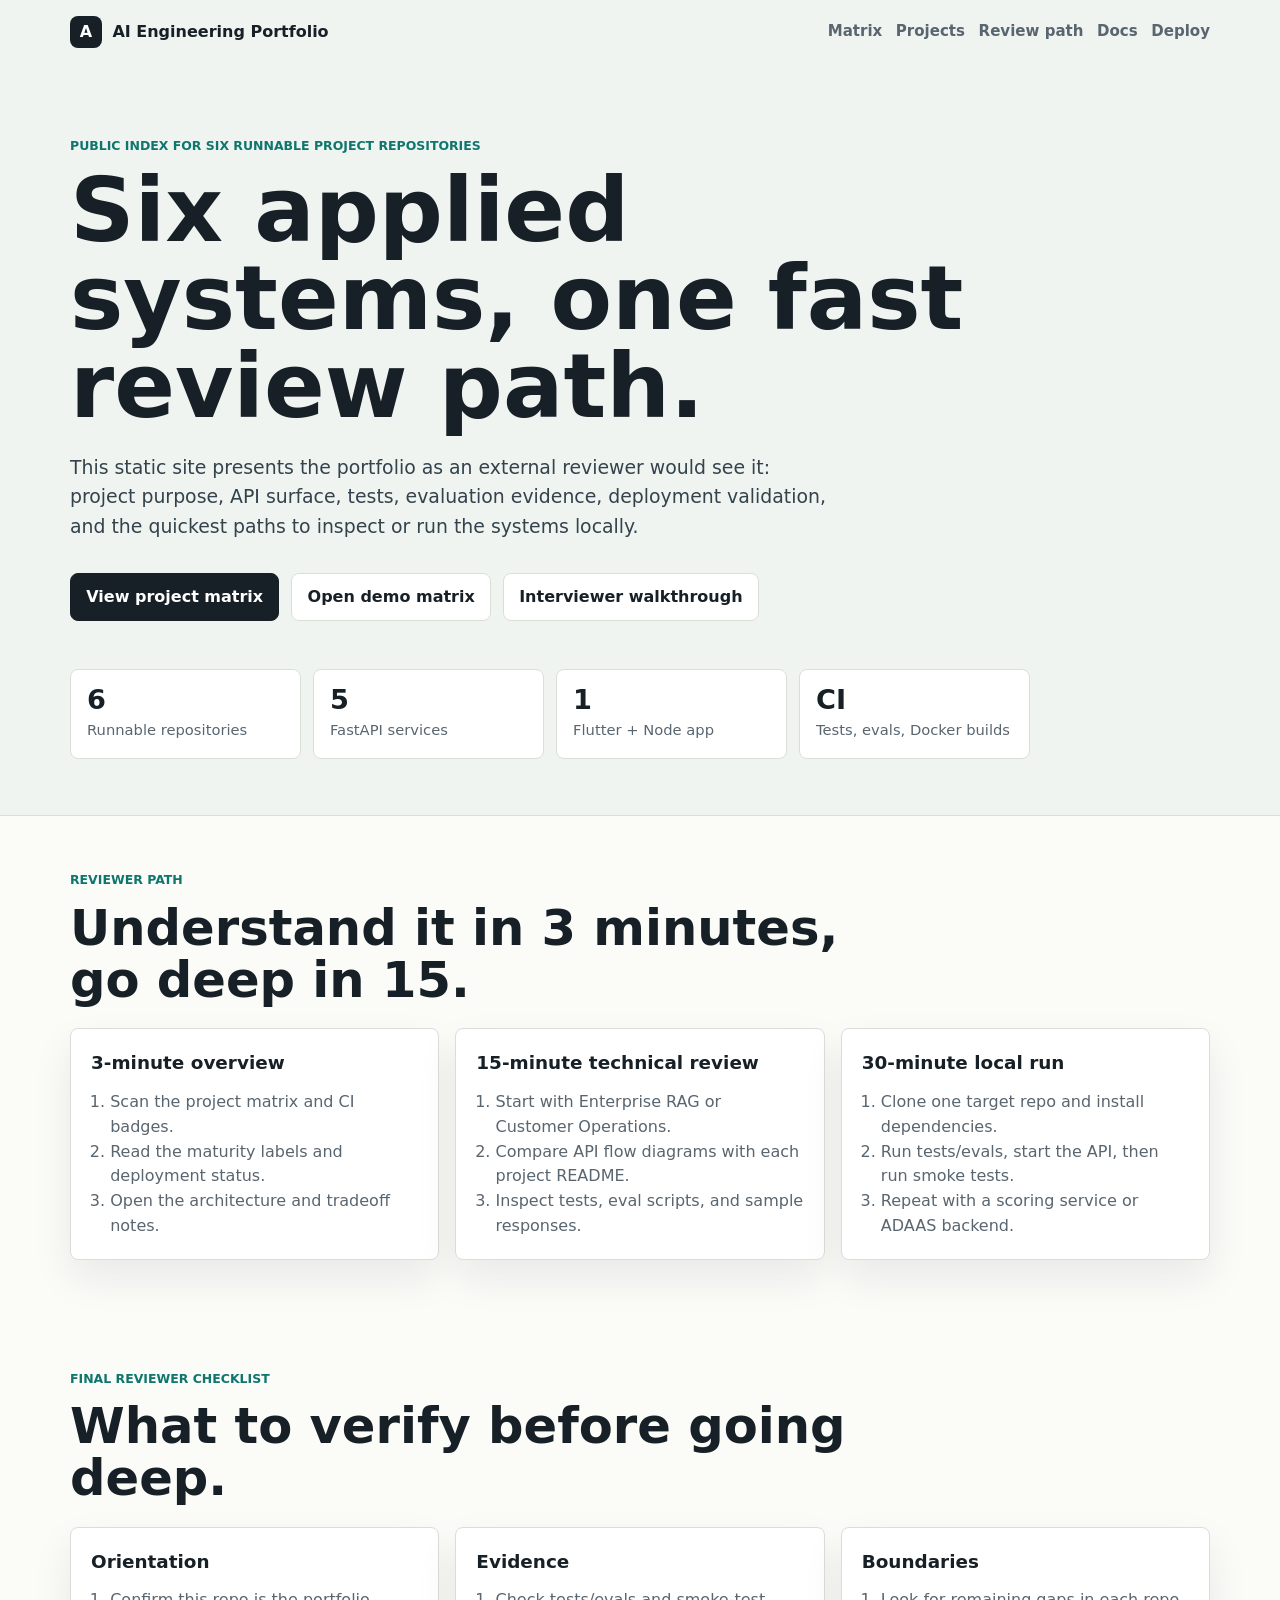
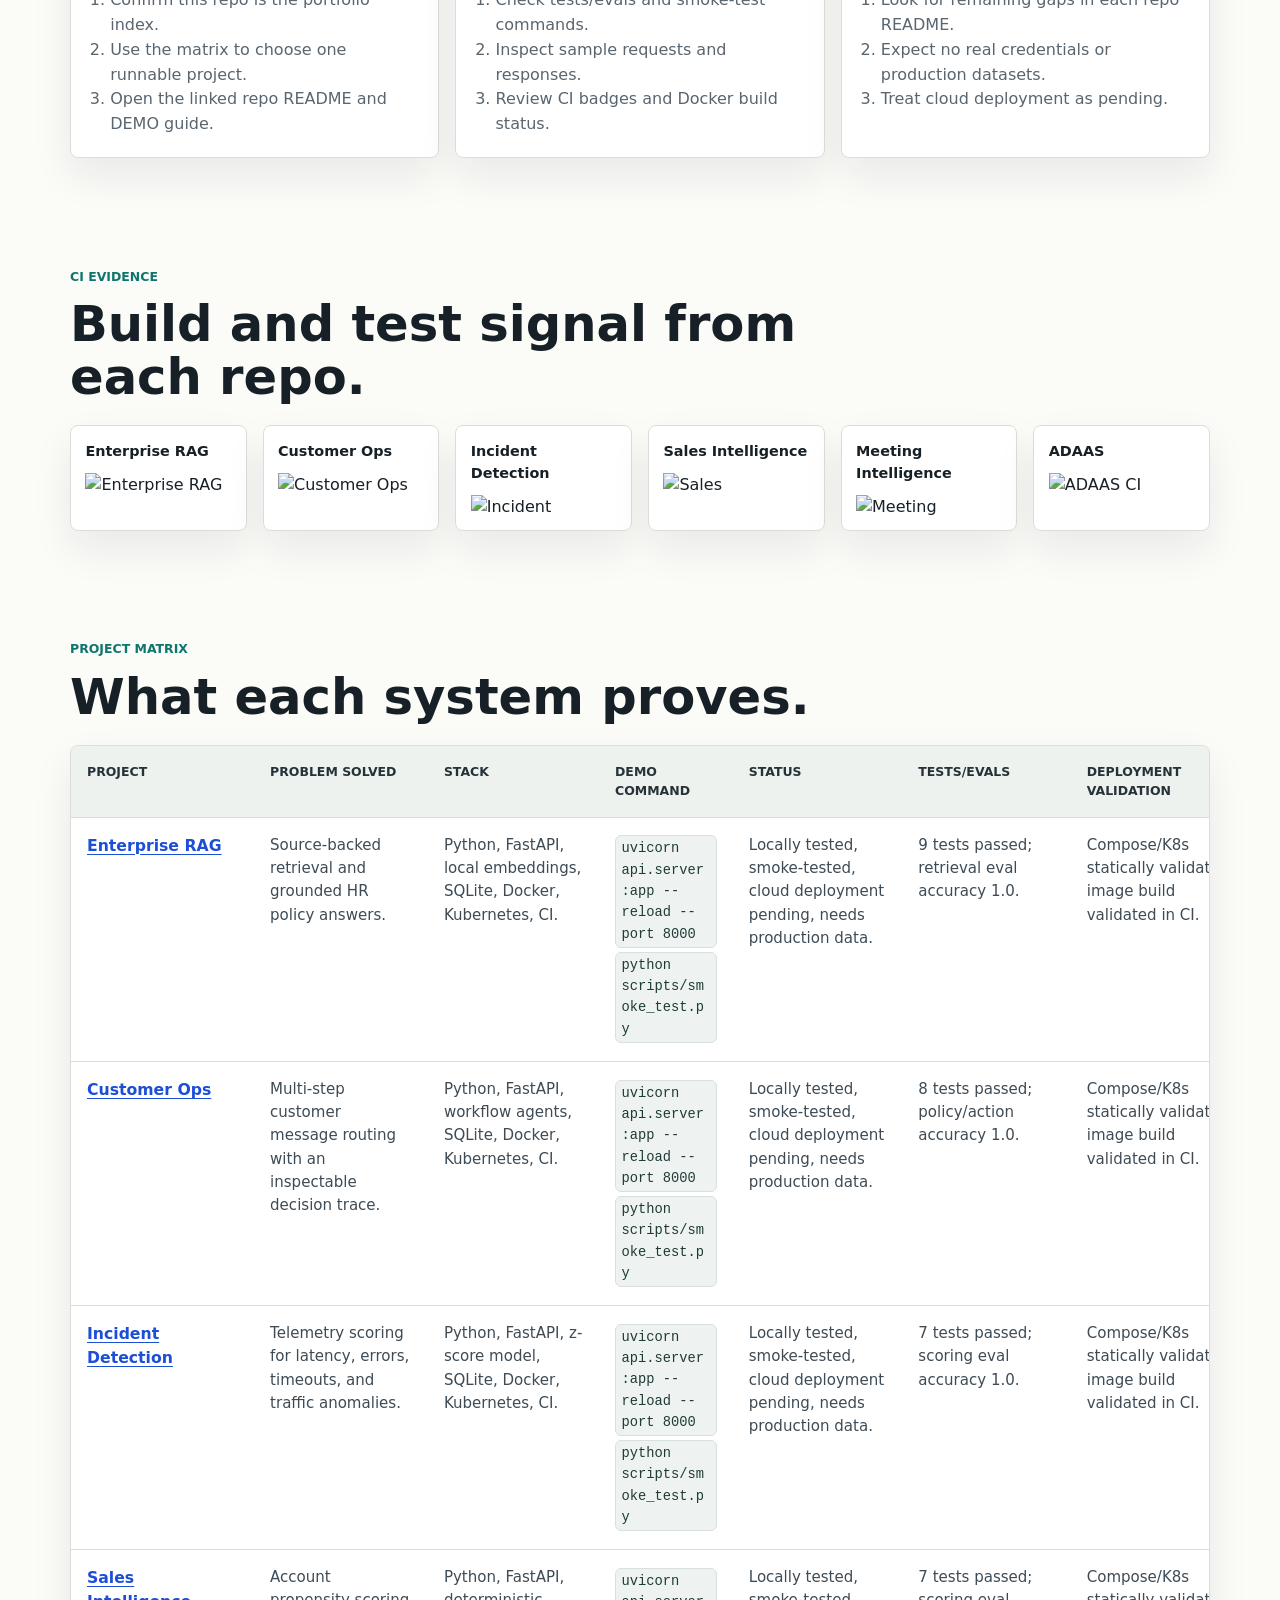
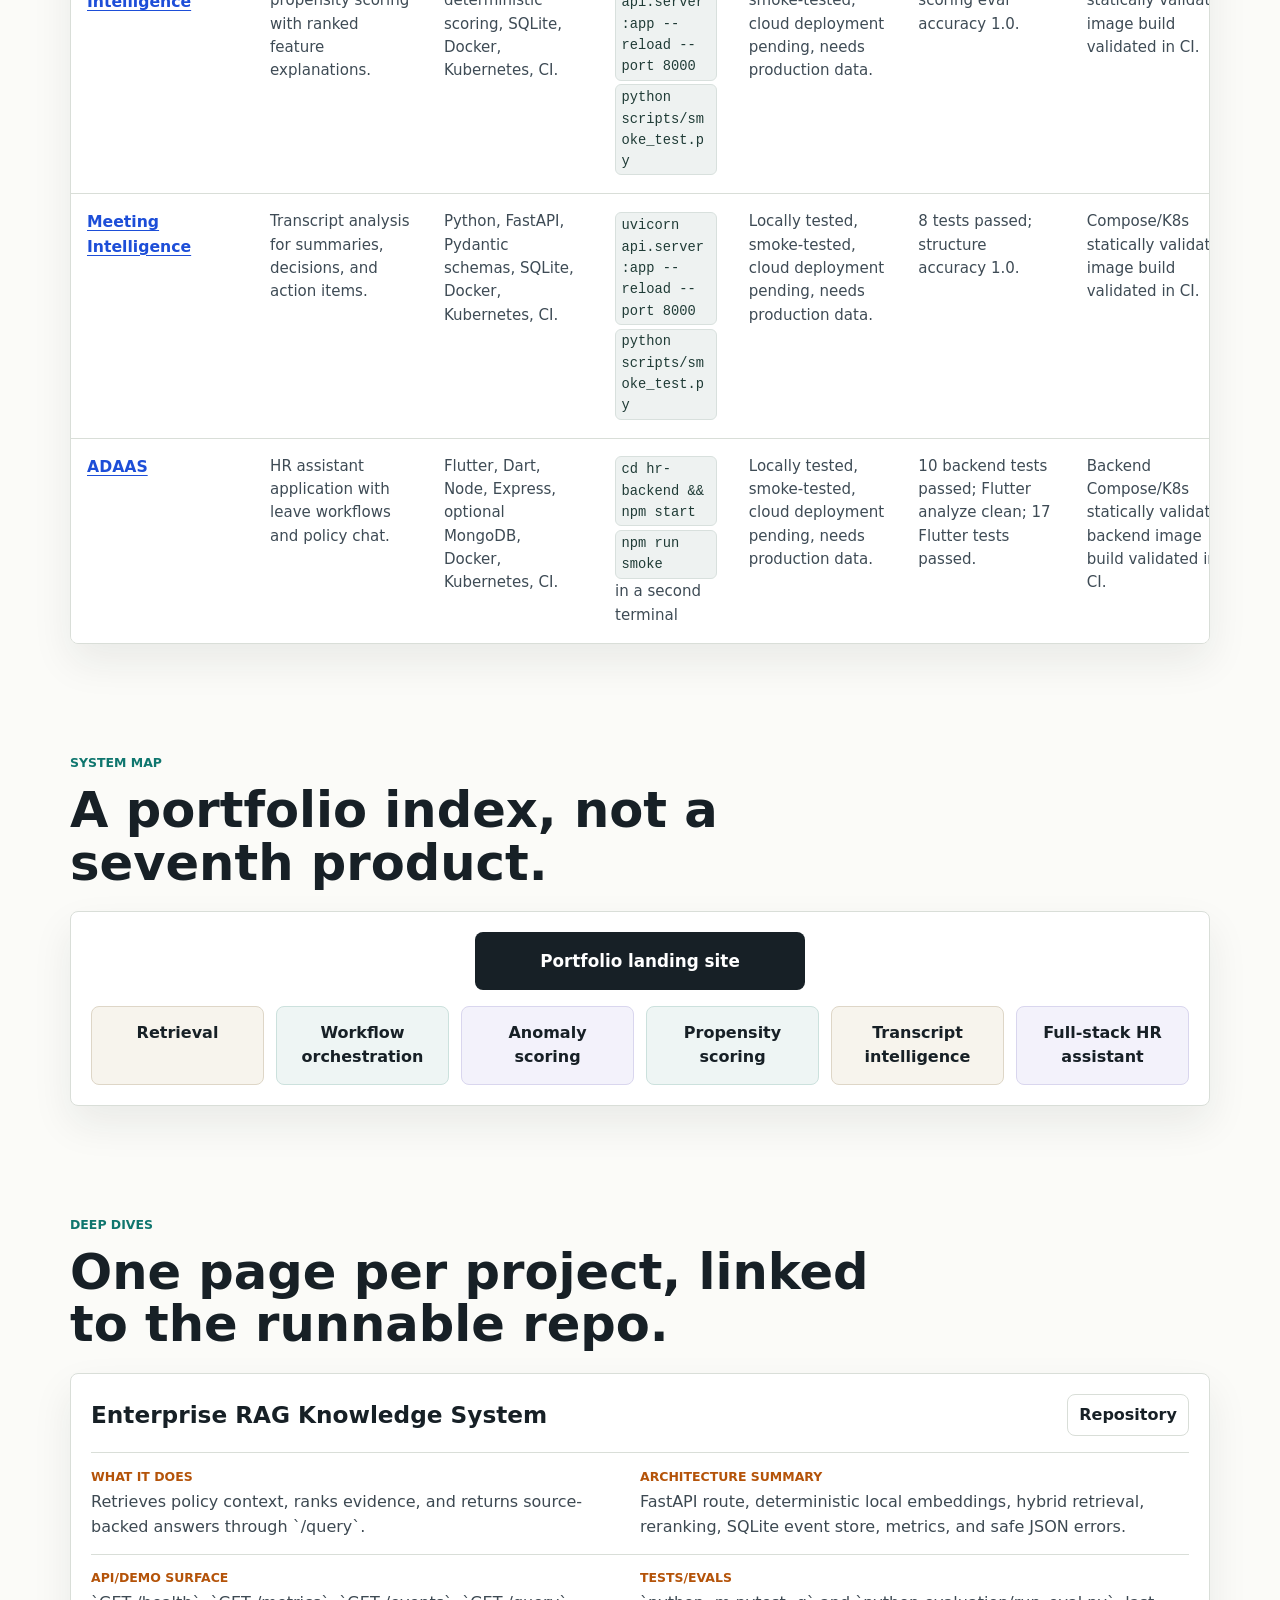
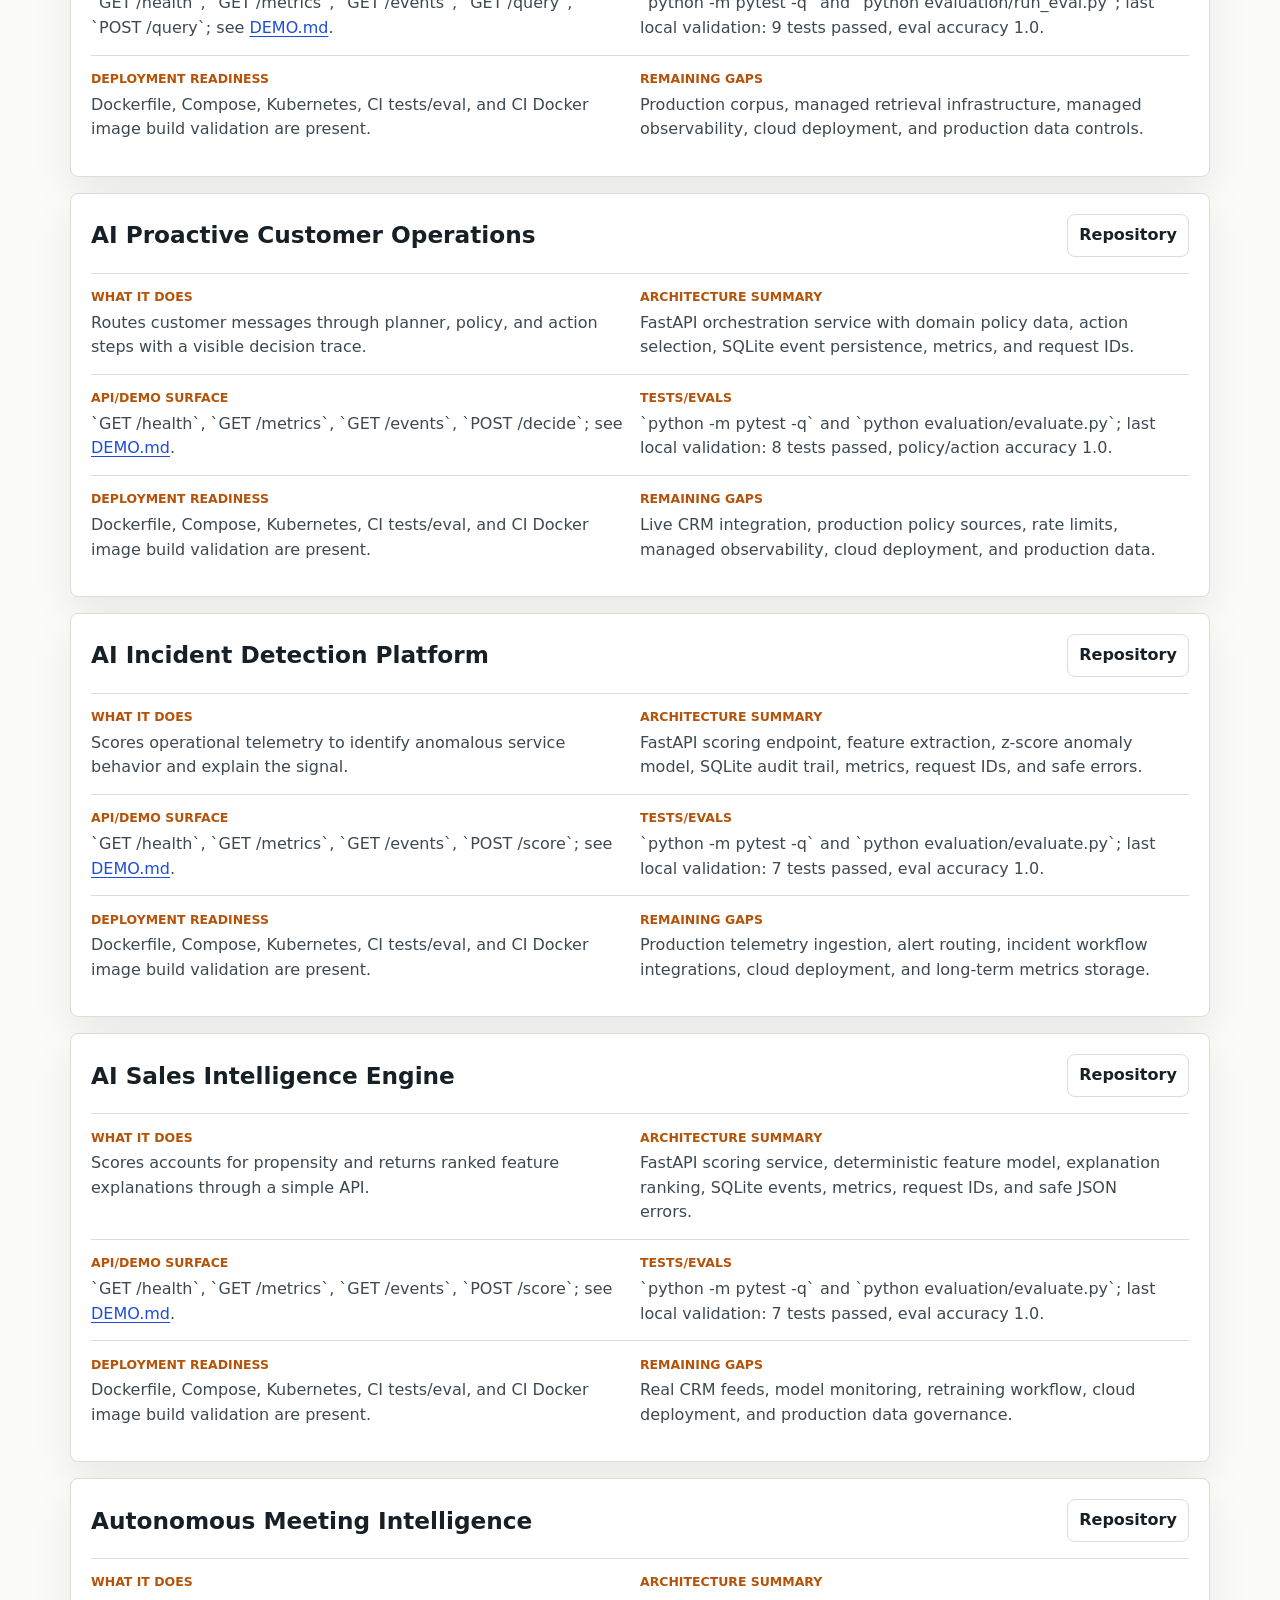
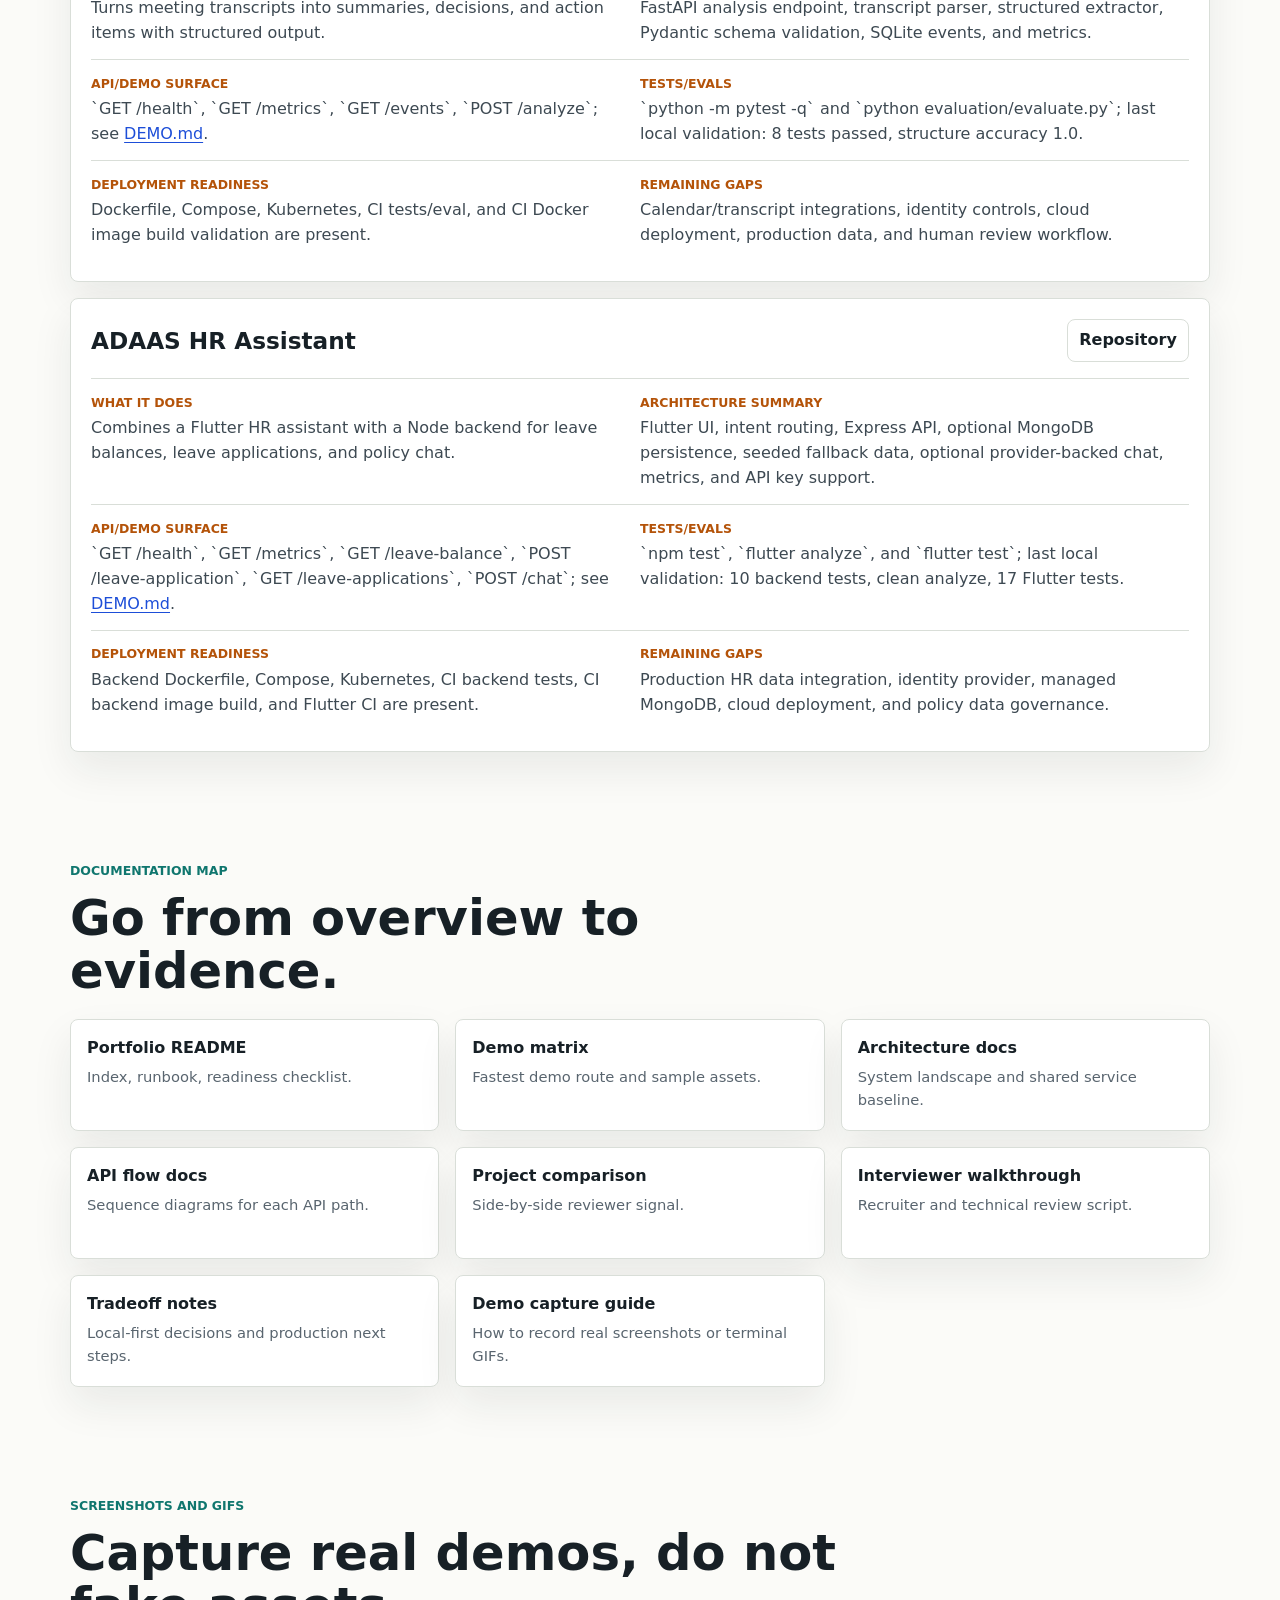
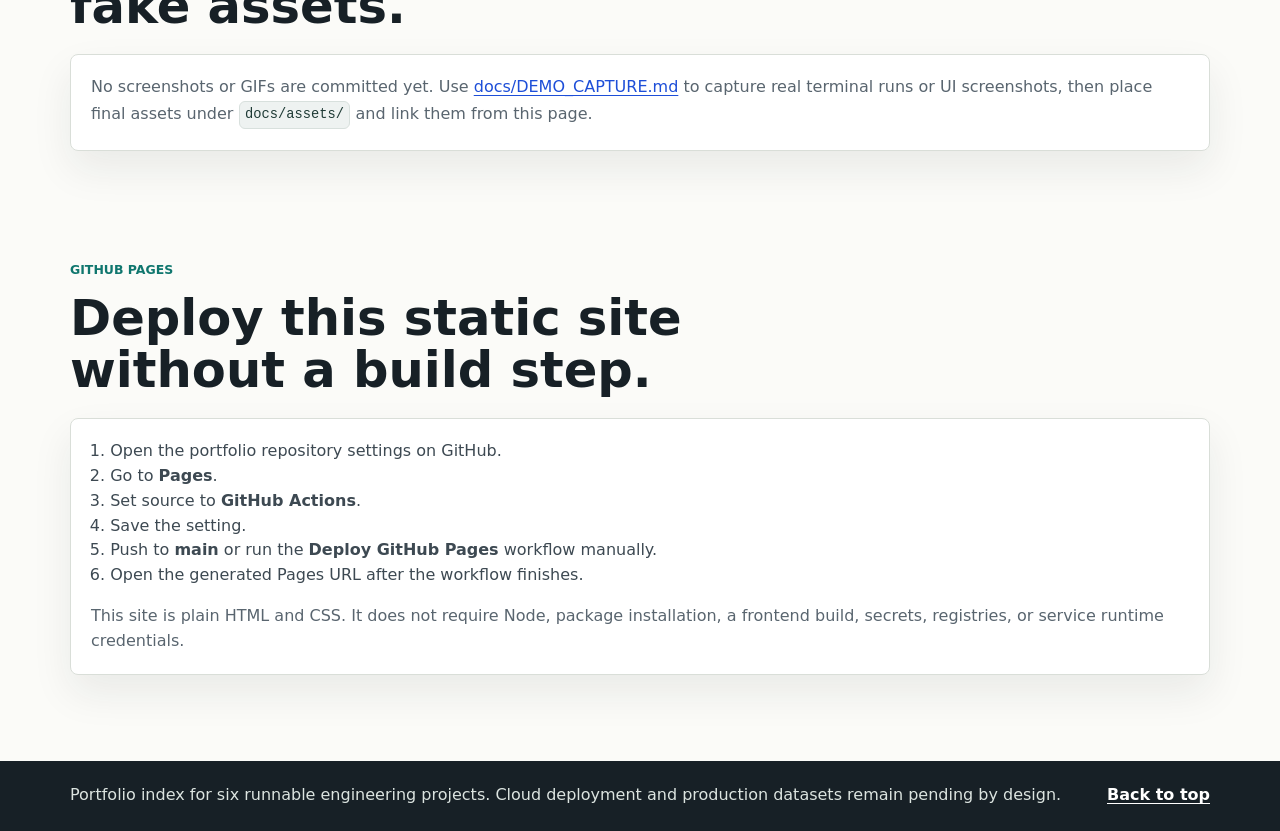
==== index.html @ 71b0d6fc "docs: polish live portfolio presentation" ====
<!doctype html>
<html lang="en">
  <head>
    <meta charset="utf-8">
    <meta name="viewport" content="width=device-width, initial-scale=1">
    <meta
      name="description"
      content="A static reviewer guide for six runnable engineering portfolio projects covering retrieval, workflow orchestration, scoring, incident detection, meeting intelligence, and an HR assistant."
    >
    <title>AI Engineering Portfolio</title>
    <link rel="stylesheet" href="styles.css">
  </head>
  <body>
    <header class="site-header" id="top">
      <nav class="nav" aria-label="Primary navigation">
        <a class="brand" href="#top" aria-label="AI Engineering Portfolio home">
          <span class="brand-mark" aria-hidden="true">A</span>
          <span>AI Engineering Portfolio</span>
        </a>
        <div class="nav-links">
          <a href="#matrix">Matrix</a>
          <a href="#projects">Projects</a>
          <a href="#review-path">Review path</a>
          <a href="#docs">Docs</a>
          <a href="#pages">Deploy</a>
        </div>
      </nav>

      <section class="hero" aria-labelledby="hero-title">
        <p class="eyebrow">Public index for six runnable project repositories</p>
        <h1 id="hero-title">Six applied systems, one fast review path.</h1>
        <p class="hero-copy">
          This static site presents the portfolio as an external reviewer would
          see it: project purpose, API surface, tests, evaluation evidence,
          deployment validation, and the quickest paths to inspect or run the
          systems locally.
        </p>
        <div class="hero-actions" aria-label="Primary links">
          <a class="button primary" href="#matrix">View project matrix</a>
          <a class="button" href="https://github.com/Adityansh-Chand/ai-engineering-portfolio/blob/main/DEMO.md">Open demo matrix</a>
          <a class="button" href="https://github.com/Adityansh-Chand/ai-engineering-portfolio/blob/main/docs/WALKTHROUGH.md">Interviewer walkthrough</a>
        </div>
        <dl class="signal-strip" aria-label="Portfolio highlights">
          <div>
            <dt>6</dt>
            <dd>Runnable repositories</dd>
          </div>
          <div>
            <dt>5</dt>
            <dd>FastAPI services</dd>
          </div>
          <div>
            <dt>1</dt>
            <dd>Flutter + Node app</dd>
          </div>
          <div>
            <dt>CI</dt>
            <dd>Tests, evals, Docker builds</dd>
          </div>
        </dl>
      </section>
    </header>

    <main>
      <section class="section" id="review-path" aria-labelledby="review-path-title">
        <div class="section-heading">
          <p class="eyebrow">Reviewer path</p>
          <h2 id="review-path-title">Understand it in 3 minutes, go deep in 15.</h2>
        </div>
        <div class="path-grid">
          <article class="path-card">
            <h3>3-minute overview</h3>
            <ol>
              <li>Scan the project matrix and CI badges.</li>
              <li>Read the maturity labels and deployment status.</li>
              <li>Open the architecture and tradeoff notes.</li>
            </ol>
          </article>
          <article class="path-card">
            <h3>15-minute technical review</h3>
            <ol>
              <li>Start with Enterprise RAG or Customer Operations.</li>
              <li>Compare API flow diagrams with each project README.</li>
              <li>Inspect tests, eval scripts, and sample responses.</li>
            </ol>
          </article>
          <article class="path-card">
            <h3>30-minute local run</h3>
            <ol>
              <li>Clone one target repo and install dependencies.</li>
              <li>Run tests/evals, start the API, then run smoke tests.</li>
              <li>Repeat with a scoring service or ADAAS backend.</li>
            </ol>
          </article>
        </div>
      </section>

      <section class="section" aria-labelledby="checklist-title">
        <div class="section-heading">
          <p class="eyebrow">Final reviewer checklist</p>
          <h2 id="checklist-title">What to verify before going deep.</h2>
        </div>
        <div class="path-grid">
          <article class="path-card">
            <h3>Orientation</h3>
            <ol>
              <li>Confirm this repo is the portfolio index.</li>
              <li>Use the matrix to choose one runnable project.</li>
              <li>Open the linked repo README and DEMO guide.</li>
            </ol>
          </article>
          <article class="path-card">
            <h3>Evidence</h3>
            <ol>
              <li>Check tests/evals and smoke-test commands.</li>
              <li>Inspect sample requests and responses.</li>
              <li>Review CI badges and Docker build status.</li>
            </ol>
          </article>
          <article class="path-card">
            <h3>Boundaries</h3>
            <ol>
              <li>Look for remaining gaps in each repo README.</li>
              <li>Expect no real credentials or production datasets.</li>
              <li>Treat cloud deployment as pending.</li>
            </ol>
          </article>
        </div>
      </section>

      <section class="section" aria-labelledby="badge-title">
        <div class="section-heading">
          <p class="eyebrow">CI evidence</p>
          <h2 id="badge-title">Build and test signal from each repo.</h2>
        </div>
        <div class="badge-grid" aria-label="GitHub Actions status badges">
          <a href="https://github.com/Adityansh-Chand/enterprise-rag-knowledge-system/actions/workflows/ci.yml">
            <span>Enterprise RAG</span>
            <img src="https://github.com/Adityansh-Chand/enterprise-rag-knowledge-system/actions/workflows/ci.yml/badge.svg" alt="Enterprise RAG CI status">
          </a>
          <a href="https://github.com/Adityansh-Chand/ai-proactive-customer-operations/actions/workflows/ci.yml">
            <span>Customer Ops</span>
            <img src="https://github.com/Adityansh-Chand/ai-proactive-customer-operations/actions/workflows/ci.yml/badge.svg" alt="Customer Ops CI status">
          </a>
          <a href="https://github.com/Adityansh-Chand/ai-incident-detection-platform/actions/workflows/ci.yml">
            <span>Incident Detection</span>
            <img src="https://github.com/Adityansh-Chand/ai-incident-detection-platform/actions/workflows/ci.yml/badge.svg" alt="Incident Detection CI status">
          </a>
          <a href="https://github.com/Adityansh-Chand/ai-sales-intelligence-engine/actions/workflows/ci.yml">
            <span>Sales Intelligence</span>
            <img src="https://github.com/Adityansh-Chand/ai-sales-intelligence-engine/actions/workflows/ci.yml/badge.svg" alt="Sales Intelligence CI status">
          </a>
          <a href="https://github.com/Adityansh-Chand/autonomous-meeting-intelligence/actions/workflows/ci.yml">
            <span>Meeting Intelligence</span>
            <img src="https://github.com/Adityansh-Chand/autonomous-meeting-intelligence/actions/workflows/ci.yml/badge.svg" alt="Meeting Intelligence CI status">
          </a>
          <a href="https://github.com/Adityansh-Chand/ADAAS/actions/workflows/ci.yml">
            <span>ADAAS</span>
            <img src="https://github.com/Adityansh-Chand/ADAAS/actions/workflows/ci.yml/badge.svg" alt="ADAAS CI status">
          </a>
        </div>
      </section>

      <section class="section" id="matrix" aria-labelledby="matrix-title">
        <div class="section-heading">
          <p class="eyebrow">Project matrix</p>
          <h2 id="matrix-title">What each system proves.</h2>
        </div>
        <div class="table-wrap">
          <table>
            <thead>
              <tr>
                <th scope="col">Project</th>
                <th scope="col">Problem solved</th>
                <th scope="col">Stack</th>
                <th scope="col">Demo command</th>
                <th scope="col">Status</th>
                <th scope="col">Tests/evals</th>
                <th scope="col">Deployment validation</th>
              </tr>
            </thead>
            <tbody>
              <tr>
                <th scope="row">
                  <a href="https://github.com/Adityansh-Chand/enterprise-rag-knowledge-system">Enterprise RAG</a>
                </th>
                <td>Source-backed retrieval and grounded HR policy answers.</td>
                <td>Python, FastAPI, local embeddings, SQLite, Docker, Kubernetes, CI.</td>
                <td><code>uvicorn api.server:app --reload --port 8000</code><br><code>python scripts/smoke_test.py</code></td>
                <td>Locally tested, smoke-tested, cloud deployment pending, needs production data.</td>
                <td>9 tests passed; retrieval eval accuracy 1.0.</td>
                <td>Compose/K8s statically validated; image build validated in CI.</td>
              </tr>
              <tr>
                <th scope="row">
                  <a href="https://github.com/Adityansh-Chand/ai-proactive-customer-operations">Customer Ops</a>
                </th>
                <td>Multi-step customer message routing with an inspectable decision trace.</td>
                <td>Python, FastAPI, workflow agents, SQLite, Docker, Kubernetes, CI.</td>
                <td><code>uvicorn api.server:app --reload --port 8000</code><br><code>python scripts/smoke_test.py</code></td>
                <td>Locally tested, smoke-tested, cloud deployment pending, needs production data.</td>
                <td>8 tests passed; policy/action accuracy 1.0.</td>
                <td>Compose/K8s statically validated; image build validated in CI.</td>
              </tr>
              <tr>
                <th scope="row">
                  <a href="https://github.com/Adityansh-Chand/ai-incident-detection-platform">Incident Detection</a>
                </th>
                <td>Telemetry scoring for latency, errors, timeouts, and traffic anomalies.</td>
                <td>Python, FastAPI, z-score model, SQLite, Docker, Kubernetes, CI.</td>
                <td><code>uvicorn api.server:app --reload --port 8000</code><br><code>python scripts/smoke_test.py</code></td>
                <td>Locally tested, smoke-tested, cloud deployment pending, needs production data.</td>
                <td>7 tests passed; scoring eval accuracy 1.0.</td>
                <td>Compose/K8s statically validated; image build validated in CI.</td>
              </tr>
              <tr>
                <th scope="row">
                  <a href="https://github.com/Adityansh-Chand/ai-sales-intelligence-engine">Sales Intelligence</a>
                </th>
                <td>Account propensity scoring with ranked feature explanations.</td>
                <td>Python, FastAPI, deterministic scoring, SQLite, Docker, Kubernetes, CI.</td>
                <td><code>uvicorn api.server:app --reload --port 8000</code><br><code>python scripts/smoke_test.py</code></td>
                <td>Locally tested, smoke-tested, cloud deployment pending, needs production data.</td>
                <td>7 tests passed; scoring eval accuracy 1.0.</td>
                <td>Compose/K8s statically validated; image build validated in CI.</td>
              </tr>
              <tr>
                <th scope="row">
                  <a href="https://github.com/Adityansh-Chand/autonomous-meeting-intelligence">Meeting Intelligence</a>
                </th>
                <td>Transcript analysis for summaries, decisions, and action items.</td>
                <td>Python, FastAPI, Pydantic schemas, SQLite, Docker, Kubernetes, CI.</td>
                <td><code>uvicorn api.server:app --reload --port 8000</code><br><code>python scripts/smoke_test.py</code></td>
                <td>Locally tested, smoke-tested, cloud deployment pending, needs production data.</td>
                <td>8 tests passed; structure accuracy 1.0.</td>
                <td>Compose/K8s statically validated; image build validated in CI.</td>
              </tr>
              <tr>
                <th scope="row">
                  <a href="https://github.com/Adityansh-Chand/ADAAS">ADAAS</a>
                </th>
                <td>HR assistant application with leave workflows and policy chat.</td>
                <td>Flutter, Dart, Node, Express, optional MongoDB, Docker, Kubernetes, CI.</td>
                <td><code>cd hr-backend &amp;&amp; npm start</code><br><code>npm run smoke</code> in a second terminal</td>
                <td>Locally tested, smoke-tested, cloud deployment pending, needs production data.</td>
                <td>10 backend tests passed; Flutter analyze clean; 17 Flutter tests passed.</td>
                <td>Backend Compose/K8s statically validated; backend image build validated in CI.</td>
              </tr>
            </tbody>
          </table>
        </div>
      </section>

      <section class="section" aria-labelledby="map-title">
        <div class="section-heading">
          <p class="eyebrow">System map</p>
          <h2 id="map-title">A portfolio index, not a seventh product.</h2>
        </div>
        <div class="topology" aria-label="Portfolio system map">
          <div class="topology-node index-node">Portfolio landing site</div>
          <div class="topology-rail">
            <a href="#rag">Retrieval</a>
            <a href="#customer-ops">Workflow orchestration</a>
            <a href="#incident">Anomaly scoring</a>
            <a href="#sales">Propensity scoring</a>
            <a href="#meeting">Transcript intelligence</a>
            <a href="#adaas">Full-stack HR assistant</a>
          </div>
        </div>
      </section>

      <section class="section" id="projects" aria-labelledby="projects-title">
        <div class="section-heading">
          <p class="eyebrow">Deep dives</p>
          <h2 id="projects-title">One page per project, linked to the runnable repo.</h2>
        </div>

        <article class="project-detail" id="rag">
          <div class="project-title-row">
            <h3>Enterprise RAG Knowledge System</h3>
            <a href="https://github.com/Adityansh-Chand/enterprise-rag-knowledge-system">Repository</a>
          </div>
          <dl>
            <div><dt>What it does</dt><dd>Retrieves policy context, ranks evidence, and returns source-backed answers through `/query`.</dd></div>
            <div><dt>Architecture summary</dt><dd>FastAPI route, deterministic local embeddings, hybrid retrieval, reranking, SQLite event store, metrics, and safe JSON errors.</dd></div>
            <div><dt>API/demo surface</dt><dd>`GET /health`, `GET /metrics`, `GET /events`, `GET /query`, `POST /query`; see <a href="https://github.com/Adityansh-Chand/enterprise-rag-knowledge-system/blob/main/DEMO.md">DEMO.md</a>.</dd></div>
            <div><dt>Tests/evals</dt><dd>`python -m pytest -q` and `python evaluation/run_eval.py`; last local validation: 9 tests passed, eval accuracy 1.0.</dd></div>
            <div><dt>Deployment readiness</dt><dd>Dockerfile, Compose, Kubernetes, CI tests/eval, and CI Docker image build validation are present.</dd></div>
            <div><dt>Remaining gaps</dt><dd>Production corpus, managed retrieval infrastructure, managed observability, cloud deployment, and production data controls.</dd></div>
          </dl>
        </article>

        <article class="project-detail" id="customer-ops">
          <div class="project-title-row">
            <h3>AI Proactive Customer Operations</h3>
            <a href="https://github.com/Adityansh-Chand/ai-proactive-customer-operations">Repository</a>
          </div>
          <dl>
            <div><dt>What it does</dt><dd>Routes customer messages through planner, policy, and action steps with a visible decision trace.</dd></div>
            <div><dt>Architecture summary</dt><dd>FastAPI orchestration service with domain policy data, action selection, SQLite event persistence, metrics, and request IDs.</dd></div>
            <div><dt>API/demo surface</dt><dd>`GET /health`, `GET /metrics`, `GET /events`, `POST /decide`; see <a href="https://github.com/Adityansh-Chand/ai-proactive-customer-operations/blob/main/DEMO.md">DEMO.md</a>.</dd></div>
            <div><dt>Tests/evals</dt><dd>`python -m pytest -q` and `python evaluation/evaluate.py`; last local validation: 8 tests passed, policy/action accuracy 1.0.</dd></div>
            <div><dt>Deployment readiness</dt><dd>Dockerfile, Compose, Kubernetes, CI tests/eval, and CI Docker image build validation are present.</dd></div>
            <div><dt>Remaining gaps</dt><dd>Live CRM integration, production policy sources, rate limits, managed observability, cloud deployment, and production data.</dd></div>
          </dl>
        </article>

        <article class="project-detail" id="incident">
          <div class="project-title-row">
            <h3>AI Incident Detection Platform</h3>
            <a href="https://github.com/Adityansh-Chand/ai-incident-detection-platform">Repository</a>
          </div>
          <dl>
            <div><dt>What it does</dt><dd>Scores operational telemetry to identify anomalous service behavior and explain the signal.</dd></div>
            <div><dt>Architecture summary</dt><dd>FastAPI scoring endpoint, feature extraction, z-score anomaly model, SQLite audit trail, metrics, request IDs, and safe errors.</dd></div>
            <div><dt>API/demo surface</dt><dd>`GET /health`, `GET /metrics`, `GET /events`, `POST /score`; see <a href="https://github.com/Adityansh-Chand/ai-incident-detection-platform/blob/main/DEMO.md">DEMO.md</a>.</dd></div>
            <div><dt>Tests/evals</dt><dd>`python -m pytest -q` and `python evaluation/evaluate.py`; last local validation: 7 tests passed, eval accuracy 1.0.</dd></div>
            <div><dt>Deployment readiness</dt><dd>Dockerfile, Compose, Kubernetes, CI tests/eval, and CI Docker image build validation are present.</dd></div>
            <div><dt>Remaining gaps</dt><dd>Production telemetry ingestion, alert routing, incident workflow integrations, cloud deployment, and long-term metrics storage.</dd></div>
          </dl>
        </article>

        <article class="project-detail" id="sales">
          <div class="project-title-row">
            <h3>AI Sales Intelligence Engine</h3>
            <a href="https://github.com/Adityansh-Chand/ai-sales-intelligence-engine">Repository</a>
          </div>
          <dl>
            <div><dt>What it does</dt><dd>Scores accounts for propensity and returns ranked feature explanations through a simple API.</dd></div>
            <div><dt>Architecture summary</dt><dd>FastAPI scoring service, deterministic feature model, explanation ranking, SQLite events, metrics, request IDs, and safe JSON errors.</dd></div>
            <div><dt>API/demo surface</dt><dd>`GET /health`, `GET /metrics`, `GET /events`, `POST /score`; see <a href="https://github.com/Adityansh-Chand/ai-sales-intelligence-engine/blob/main/DEMO.md">DEMO.md</a>.</dd></div>
            <div><dt>Tests/evals</dt><dd>`python -m pytest -q` and `python evaluation/evaluate.py`; last local validation: 7 tests passed, eval accuracy 1.0.</dd></div>
            <div><dt>Deployment readiness</dt><dd>Dockerfile, Compose, Kubernetes, CI tests/eval, and CI Docker image build validation are present.</dd></div>
            <div><dt>Remaining gaps</dt><dd>Real CRM feeds, model monitoring, retraining workflow, cloud deployment, and production data governance.</dd></div>
          </dl>
        </article>

        <article class="project-detail" id="meeting">
          <div class="project-title-row">
            <h3>Autonomous Meeting Intelligence</h3>
            <a href="https://github.com/Adityansh-Chand/autonomous-meeting-intelligence">Repository</a>
          </div>
          <dl>
            <div><dt>What it does</dt><dd>Turns meeting transcripts into summaries, decisions, and action items with structured output.</dd></div>
            <div><dt>Architecture summary</dt><dd>FastAPI analysis endpoint, transcript parser, structured extractor, Pydantic schema validation, SQLite events, and metrics.</dd></div>
            <div><dt>API/demo surface</dt><dd>`GET /health`, `GET /metrics`, `GET /events`, `POST /analyze`; see <a href="https://github.com/Adityansh-Chand/autonomous-meeting-intelligence/blob/main/DEMO.md">DEMO.md</a>.</dd></div>
            <div><dt>Tests/evals</dt><dd>`python -m pytest -q` and `python evaluation/evaluate.py`; last local validation: 8 tests passed, structure accuracy 1.0.</dd></div>
            <div><dt>Deployment readiness</dt><dd>Dockerfile, Compose, Kubernetes, CI tests/eval, and CI Docker image build validation are present.</dd></div>
            <div><dt>Remaining gaps</dt><dd>Calendar/transcript integrations, identity controls, cloud deployment, production data, and human review workflow.</dd></div>
          </dl>
        </article>

        <article class="project-detail" id="adaas">
          <div class="project-title-row">
            <h3>ADAAS HR Assistant</h3>
            <a href="https://github.com/Adityansh-Chand/ADAAS">Repository</a>
          </div>
          <dl>
            <div><dt>What it does</dt><dd>Combines a Flutter HR assistant with a Node backend for leave balances, leave applications, and policy chat.</dd></div>
            <div><dt>Architecture summary</dt><dd>Flutter UI, intent routing, Express API, optional MongoDB persistence, seeded fallback data, optional provider-backed chat, metrics, and API key support.</dd></div>
            <div><dt>API/demo surface</dt><dd>`GET /health`, `GET /metrics`, `GET /leave-balance`, `POST /leave-application`, `GET /leave-applications`, `POST /chat`; see <a href="https://github.com/Adityansh-Chand/ADAAS/blob/main/DEMO.md">DEMO.md</a>.</dd></div>
            <div><dt>Tests/evals</dt><dd>`npm test`, `flutter analyze`, and `flutter test`; last local validation: 10 backend tests, clean analyze, 17 Flutter tests.</dd></div>
            <div><dt>Deployment readiness</dt><dd>Backend Dockerfile, Compose, Kubernetes, CI backend tests, CI backend image build, and Flutter CI are present.</dd></div>
            <div><dt>Remaining gaps</dt><dd>Production HR data integration, identity provider, managed MongoDB, cloud deployment, and policy data governance.</dd></div>
          </dl>
        </article>
      </section>

      <section class="section" id="docs" aria-labelledby="docs-title">
        <div class="section-heading">
          <p class="eyebrow">Documentation map</p>
          <h2 id="docs-title">Go from overview to evidence.</h2>
        </div>
        <div class="docs-grid">
          <a href="https://github.com/Adityansh-Chand/ai-engineering-portfolio/blob/main/README.md"><strong>Portfolio README</strong><span>Index, runbook, readiness checklist.</span></a>
          <a href="https://github.com/Adityansh-Chand/ai-engineering-portfolio/blob/main/DEMO.md"><strong>Demo matrix</strong><span>Fastest demo route and sample assets.</span></a>
          <a href="https://github.com/Adityansh-Chand/ai-engineering-portfolio/blob/main/docs/ARCHITECTURE.md"><strong>Architecture docs</strong><span>System landscape and shared service baseline.</span></a>
          <a href="https://github.com/Adityansh-Chand/ai-engineering-portfolio/blob/main/docs/API_FLOWS.md"><strong>API flow docs</strong><span>Sequence diagrams for each API path.</span></a>
          <a href="https://github.com/Adityansh-Chand/ai-engineering-portfolio/blob/main/docs/PROJECT_COMPARISON.md"><strong>Project comparison</strong><span>Side-by-side reviewer signal.</span></a>
          <a href="https://github.com/Adityansh-Chand/ai-engineering-portfolio/blob/main/docs/WALKTHROUGH.md"><strong>Interviewer walkthrough</strong><span>Recruiter and technical review script.</span></a>
          <a href="https://github.com/Adityansh-Chand/ai-engineering-portfolio/blob/main/docs/TRADEOFFS.md"><strong>Tradeoff notes</strong><span>Local-first decisions and production next steps.</span></a>
          <a href="https://github.com/Adityansh-Chand/ai-engineering-portfolio/blob/main/docs/DEMO_CAPTURE.md"><strong>Demo capture guide</strong><span>How to record real screenshots or terminal GIFs.</span></a>
        </div>
      </section>

      <section class="section" aria-labelledby="media-title">
        <div class="section-heading">
          <p class="eyebrow">Screenshots and GIFs</p>
          <h2 id="media-title">Capture real demos, do not fake assets.</h2>
        </div>
        <div class="notice">
          <p>
            No screenshots or GIFs are committed yet. Use
            <a href="https://github.com/Adityansh-Chand/ai-engineering-portfolio/blob/main/docs/DEMO_CAPTURE.md">docs/DEMO_CAPTURE.md</a> to capture
            real terminal runs or UI screenshots, then place final assets under
            <code>docs/assets/</code> and link them from this page.
          </p>
        </div>
      </section>

      <section class="section" id="pages" aria-labelledby="pages-title">
        <div class="section-heading">
          <p class="eyebrow">GitHub Pages</p>
          <h2 id="pages-title">Deploy this static site without a build step.</h2>
        </div>
        <div class="deploy-panel">
          <ol>
            <li>Open the portfolio repository settings on GitHub.</li>
            <li>Go to <strong>Pages</strong>.</li>
            <li>Set source to <strong>GitHub Actions</strong>.</li>
            <li>Save the setting.</li>
            <li>Push to <strong>main</strong> or run the <strong>Deploy GitHub Pages</strong> workflow manually.</li>
            <li>Open the generated Pages URL after the workflow finishes.</li>
          </ol>
          <p>
            This site is plain HTML and CSS. It does not require Node, package
            installation, a frontend build, secrets, registries, or service
            runtime credentials.
          </p>
        </div>
      </section>
    </main>

    <footer class="site-footer">
      <p>Portfolio index for six runnable engineering projects. Cloud deployment and production datasets remain pending by design.</p>
      <a href="#top">Back to top</a>
    </footer>
  </body>
</html>
---- styles.css ----
:root {
  color-scheme: light;
  --ink: #172026;
  --muted: #59656f;
  --paper: #fbfbf8;
  --surface: #ffffff;
  --line: #d9ded8;
  --teal: #0f766e;
  --blue: #1d4ed8;
  --amber: #b45309;
  --red: #b91c1c;
  --shadow: 0 18px 40px rgba(23, 32, 38, 0.08);
}

* {
  box-sizing: border-box;
}

html {
  scroll-behavior: smooth;
}

body {
  margin: 0;
  background: var(--paper);
  color: var(--ink);
  font-family:
    Inter, ui-sans-serif, system-ui, -apple-system, BlinkMacSystemFont, "Segoe UI",
    sans-serif;
  line-height: 1.55;
}

a {
  color: var(--blue);
  text-decoration-thickness: 0.08em;
  text-underline-offset: 0.18em;
}

a:hover {
  color: var(--teal);
}

code {
  background: #eef2f1;
  border: 1px solid #d8e0dd;
  border-radius: 6px;
  color: #1f3b36;
  display: inline-block;
  font-family: "SFMono-Regular", Consolas, "Liberation Mono", monospace;
  font-size: 0.86rem;
  margin: 0.12rem 0;
  padding: 0.12rem 0.34rem;
  white-space: normal;
  overflow-wrap: anywhere;
}

.site-header {
  background: #f0f4f1;
  border-bottom: 1px solid var(--line);
}

.nav {
  align-items: center;
  display: flex;
  gap: 1rem;
  justify-content: space-between;
  margin: 0 auto;
  max-width: 1180px;
  padding: 1rem 1.25rem;
}

.brand {
  align-items: center;
  color: var(--ink);
  display: inline-flex;
  font-weight: 800;
  gap: 0.65rem;
  text-decoration: none;
}

.brand-mark {
  align-items: center;
  background: var(--ink);
  border-radius: 8px;
  color: var(--surface);
  display: inline-flex;
  height: 2rem;
  justify-content: center;
  width: 2rem;
}

.nav-links {
  align-items: center;
  display: flex;
  flex-wrap: wrap;
  gap: 0.85rem;
  justify-content: flex-end;
}

.nav-links a {
  color: var(--muted);
  font-size: 0.94rem;
  font-weight: 700;
  text-decoration: none;
}

.nav-links a:hover {
  color: var(--ink);
}

.hero {
  margin: 0 auto;
  max-width: 1180px;
  padding: 4.5rem 1.25rem 3.5rem;
}

.eyebrow {
  color: var(--teal);
  font-size: 0.78rem;
  font-weight: 800;
  letter-spacing: 0;
  margin: 0 0 0.75rem;
  text-transform: uppercase;
}

.hero h1 {
  font-size: clamp(2.6rem, 7vw, 5.8rem);
  letter-spacing: 0;
  line-height: 0.98;
  margin: 0;
  max-width: 930px;
}

.hero-copy {
  color: #34424c;
  font-size: 1.18rem;
  margin: 1.4rem 0 0;
  max-width: 760px;
}

.hero-actions {
  display: flex;
  flex-wrap: wrap;
  gap: 0.75rem;
  margin-top: 2rem;
}

.button {
  align-items: center;
  background: var(--surface);
  border: 1px solid var(--line);
  border-radius: 8px;
  color: var(--ink);
  display: inline-flex;
  font-weight: 800;
  min-height: 2.75rem;
  padding: 0.68rem 0.95rem;
  text-decoration: none;
}

.button.primary {
  background: var(--ink);
  border-color: var(--ink);
  color: var(--surface);
}

.button:hover {
  border-color: var(--teal);
  color: var(--teal);
}

.button.primary:hover {
  background: var(--teal);
  border-color: var(--teal);
  color: var(--surface);
}

.signal-strip {
  display: grid;
  gap: 0.75rem;
  grid-template-columns: repeat(4, minmax(0, 1fr));
  margin: 3rem 0 0;
  max-width: 960px;
}

.signal-strip div {
  background: var(--surface);
  border: 1px solid var(--line);
  border-radius: 8px;
  padding: 1rem;
}

.signal-strip dt {
  color: var(--ink);
  font-size: 1.7rem;
  font-weight: 900;
  line-height: 1;
}

.signal-strip dd {
  color: var(--muted);
  font-size: 0.92rem;
  margin: 0.35rem 0 0;
}

.section {
  margin: 0 auto;
  max-width: 1180px;
  padding: 3.4rem 1.25rem;
}

.section-heading {
  margin-bottom: 1.35rem;
}

.section-heading h2 {
  font-size: clamp(1.8rem, 4vw, 3.1rem);
  letter-spacing: 0;
  line-height: 1.06;
  margin: 0;
  max-width: 820px;
}

.path-grid,
.badge-grid,
.docs-grid {
  display: grid;
  gap: 1rem;
  grid-template-columns: repeat(3, minmax(0, 1fr));
}

.path-card,
.badge-grid a,
.docs-grid a,
.project-detail,
.deploy-panel,
.notice {
  background: var(--surface);
  border: 1px solid var(--line);
  border-radius: 8px;
  box-shadow: var(--shadow);
}

.path-card {
  padding: 1.25rem;
}

.path-card h3 {
  font-size: 1.15rem;
  margin: 0 0 0.75rem;
}

.path-card ol {
  color: var(--muted);
  margin: 0;
  padding-left: 1.2rem;
}

.badge-grid {
  grid-template-columns: repeat(6, minmax(0, 1fr));
}

.badge-grid a {
  color: var(--ink);
  display: flex;
  flex-direction: column;
  gap: 0.65rem;
  min-height: 6.4rem;
  padding: 0.9rem;
  text-decoration: none;
}

.badge-grid span {
  font-size: 0.9rem;
  font-weight: 800;
}

.badge-grid img {
  align-self: flex-start;
  height: 20px;
  max-width: 100%;
}

.table-wrap {
  background: var(--surface);
  border: 1px solid var(--line);
  border-radius: 8px;
  box-shadow: var(--shadow);
  overflow-x: auto;
}

table {
  border-collapse: collapse;
  min-width: 1180px;
  width: 100%;
}

caption {
  text-align: left;
}

th,
td {
  border-bottom: 1px solid var(--line);
  padding: 1rem;
  text-align: left;
  vertical-align: top;
}

thead th {
  background: #edf2ee;
  color: #263238;
  font-size: 0.78rem;
  letter-spacing: 0;
  text-transform: uppercase;
}

tbody th {
  font-size: 0.98rem;
  min-width: 180px;
}

tbody tr:last-child th,
tbody tr:last-child td {
  border-bottom: 0;
}

td {
  color: #3e4b55;
  font-size: 0.94rem;
}

.topology {
  background: var(--surface);
  border: 1px solid var(--line);
  border-radius: 8px;
  box-shadow: var(--shadow);
  padding: 1.25rem;
}

.topology-node {
  background: #172026;
  border-radius: 8px;
  color: var(--surface);
  font-size: 1.05rem;
  font-weight: 900;
  margin: 0 auto 1rem;
  max-width: 330px;
  padding: 1rem;
  text-align: center;
}

.topology-rail {
  display: grid;
  gap: 0.75rem;
  grid-template-columns: repeat(6, minmax(0, 1fr));
}

.topology-rail a {
  background: #f7f4ed;
  border: 1px solid #ded6c7;
  border-radius: 8px;
  color: var(--ink);
  font-weight: 800;
  min-height: 4.5rem;
  padding: 0.85rem;
  text-align: center;
  text-decoration: none;
}

.topology-rail a:nth-child(2n) {
  background: #eef5f4;
  border-color: #cce1dd;
}

.topology-rail a:nth-child(3n) {
  background: #f3f2fb;
  border-color: #d9d6ee;
}

.project-detail {
  margin-top: 1rem;
  padding: 1.25rem;
}

.project-title-row {
  align-items: center;
  display: flex;
  gap: 1rem;
  justify-content: space-between;
  margin-bottom: 1rem;
}

.project-title-row h3 {
  font-size: 1.45rem;
  margin: 0;
}

.project-title-row a {
  border: 1px solid var(--line);
  border-radius: 8px;
  color: var(--ink);
  font-weight: 800;
  padding: 0.5rem 0.7rem;
  text-decoration: none;
}

.project-title-row a:hover {
  border-color: var(--teal);
  color: var(--teal);
}

.project-detail dl {
  display: grid;
  gap: 0;
  grid-template-columns: repeat(2, minmax(0, 1fr));
  margin: 0;
}

.project-detail dl div {
  border-top: 1px solid var(--line);
  padding: 0.85rem 1rem 0.85rem 0;
}

.project-detail dt {
  color: var(--amber);
  font-size: 0.78rem;
  font-weight: 900;
  letter-spacing: 0;
  text-transform: uppercase;
}

.project-detail dd {
  color: #3d4952;
  margin: 0.25rem 0 0;
}

.docs-grid a {
  color: var(--ink);
  display: flex;
  flex-direction: column;
  gap: 0.35rem;
  min-height: 7rem;
  padding: 1rem;
  text-decoration: none;
}

.docs-grid strong {
  font-size: 1rem;
}

.docs-grid span {
  color: var(--muted);
  font-size: 0.92rem;
}

.notice,
.deploy-panel {
  padding: 1.25rem;
}

.notice p,
.deploy-panel p {
  color: var(--muted);
  margin: 0;
}

.deploy-panel ol {
  color: #3d4952;
  margin: 0 0 1rem;
  padding-left: 1.2rem;
}

.site-footer {
  align-items: center;
  background: var(--ink);
  color: #dce4e0;
  display: flex;
  gap: 1rem;
  justify-content: space-between;
  margin-top: 2rem;
  padding: 1.4rem max(1.25rem, calc((100vw - 1180px) / 2 + 1.25rem));
}

.site-footer p {
  margin: 0;
}

.site-footer a {
  color: #ffffff;
  font-weight: 800;
}

@media (max-width: 940px) {
  .nav {
    align-items: flex-start;
    flex-direction: column;
  }

  .nav-links {
    justify-content: flex-start;
  }

  .signal-strip,
  .path-grid,
  .docs-grid {
    grid-template-columns: repeat(2, minmax(0, 1fr));
  }

  .badge-grid,
  .topology-rail {
    grid-template-columns: repeat(3, minmax(0, 1fr));
  }

  .project-detail dl {
    grid-template-columns: 1fr;
  }
}

@media (max-width: 620px) {
  .hero {
    padding-top: 3rem;
  }

  .hero h1 {
    font-size: 2.75rem;
  }

  .signal-strip,
  .path-grid,
  .badge-grid,
  .docs-grid,
  .topology-rail {
    grid-template-columns: 1fr;
  }

  .hero-actions {
    align-items: stretch;
    flex-direction: column;
  }

  .button {
    justify-content: center;
  }

  .project-title-row,
  .site-footer {
    align-items: flex-start;
    flex-direction: column;
  }
}
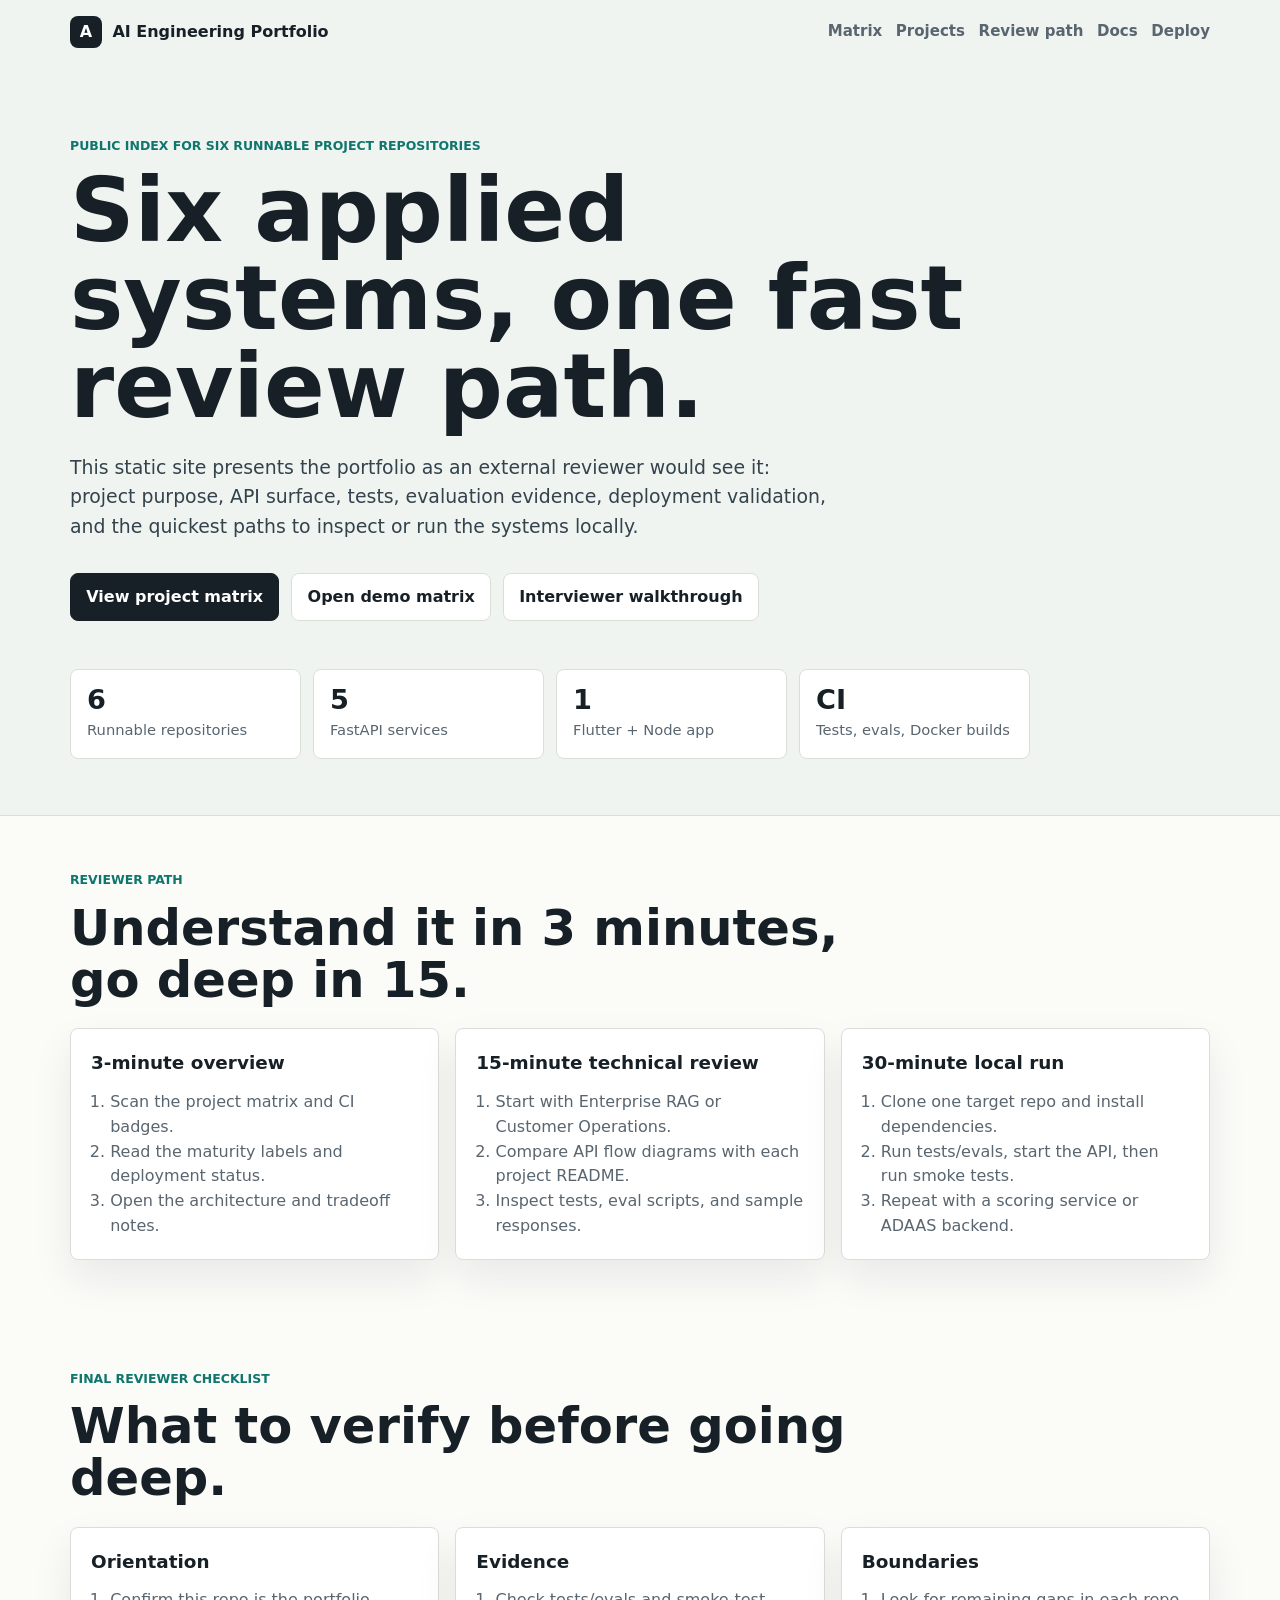
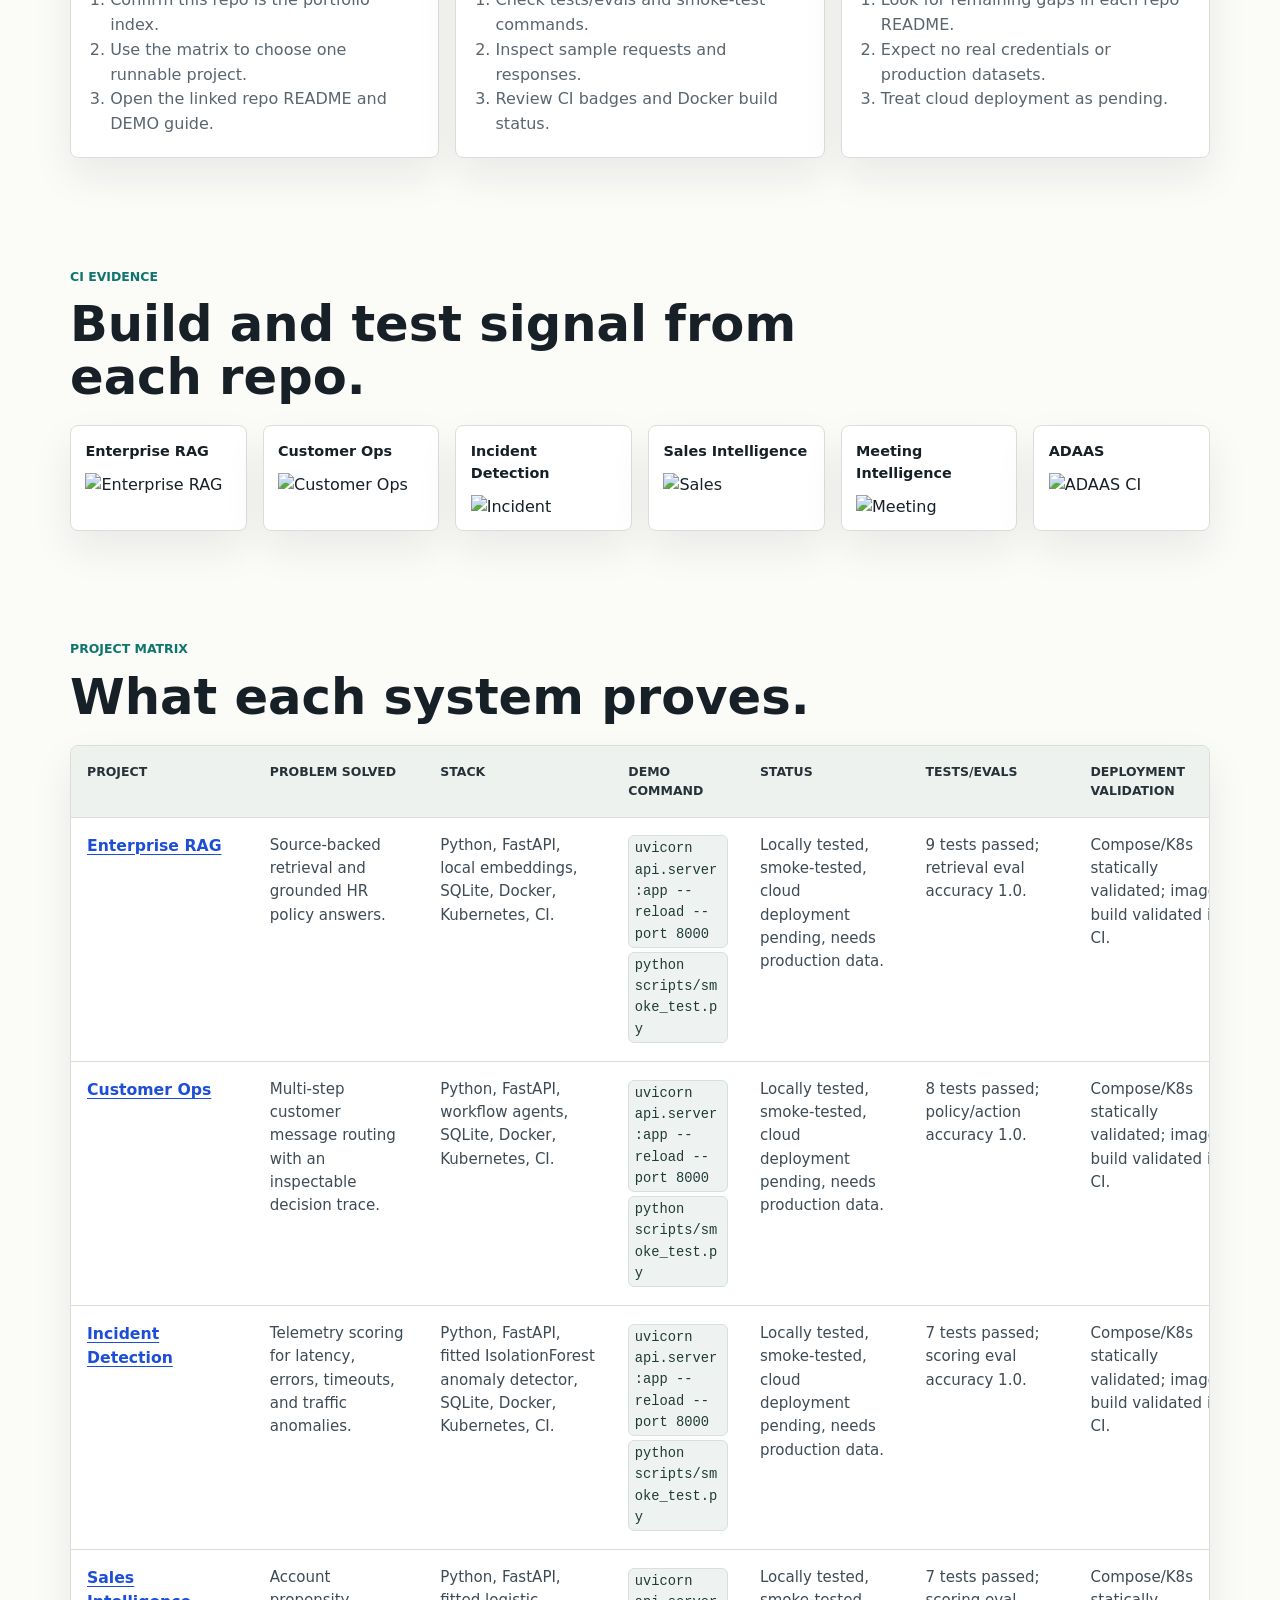
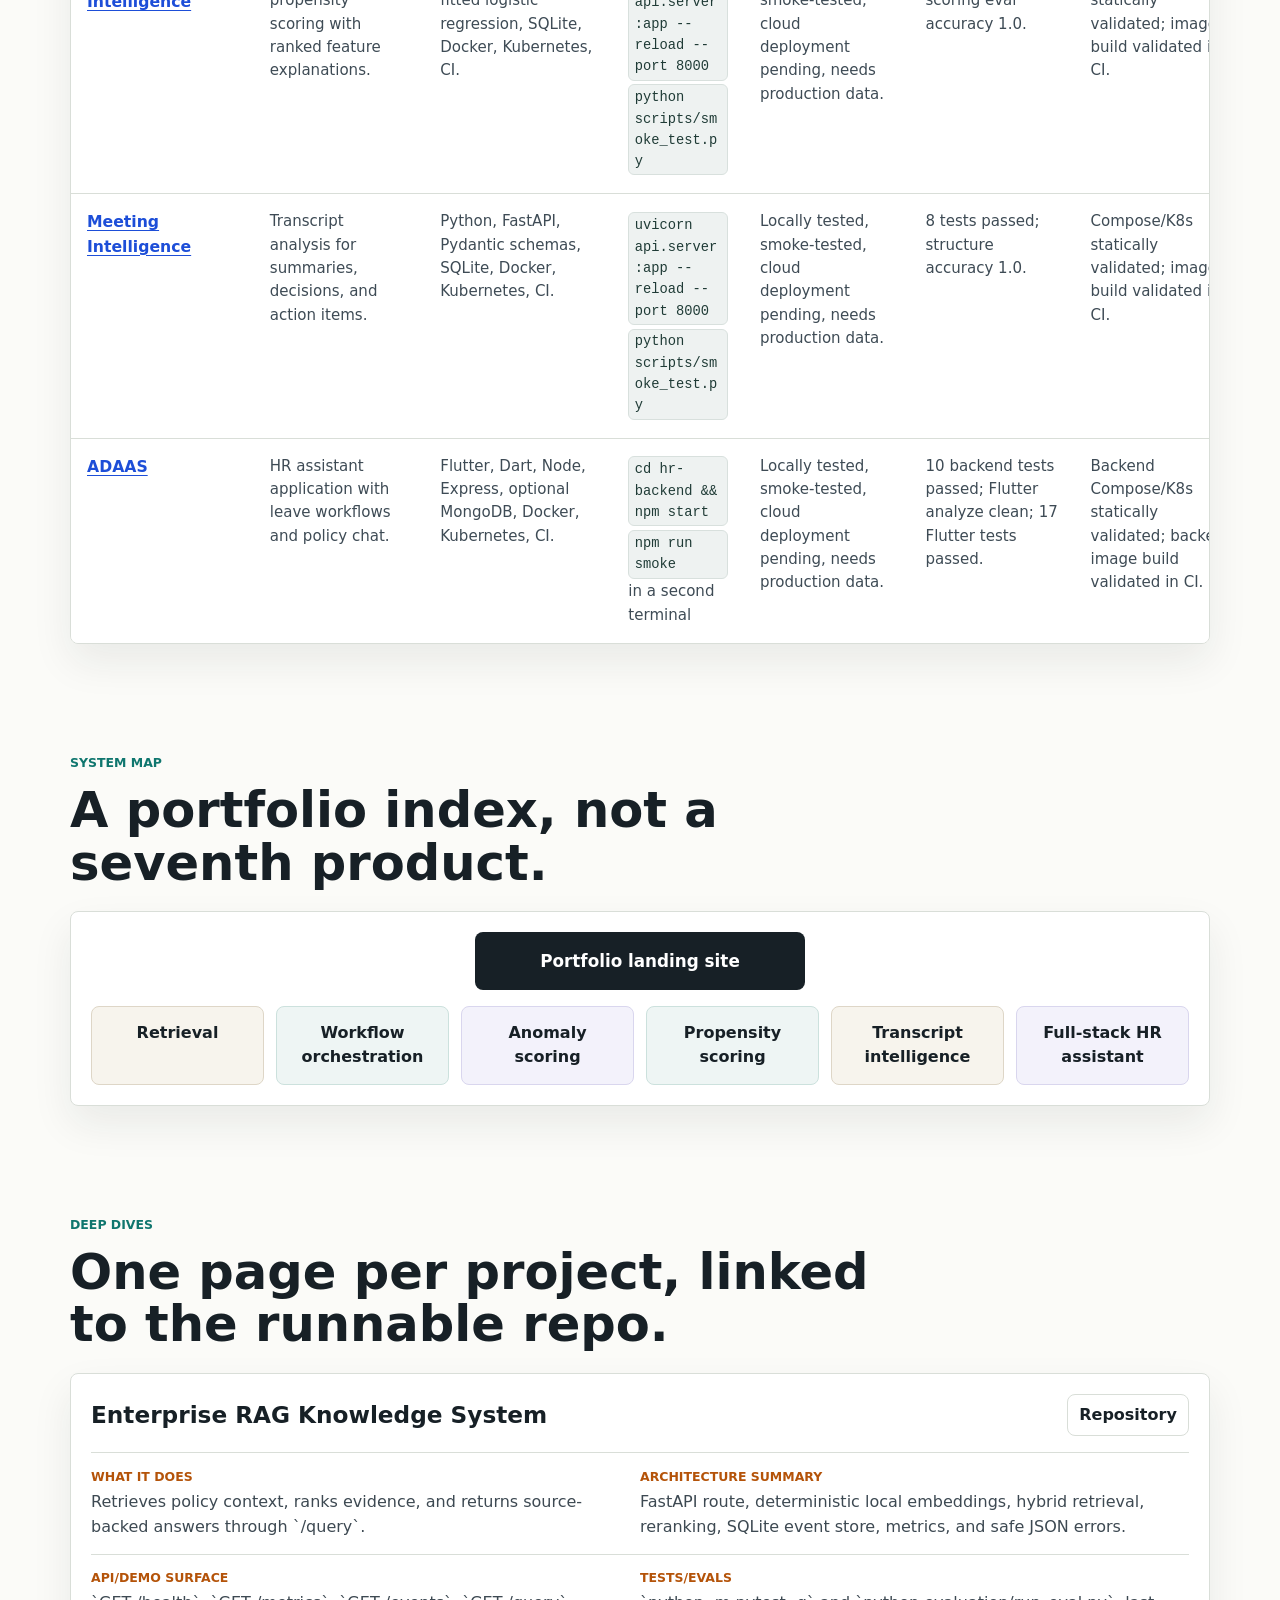
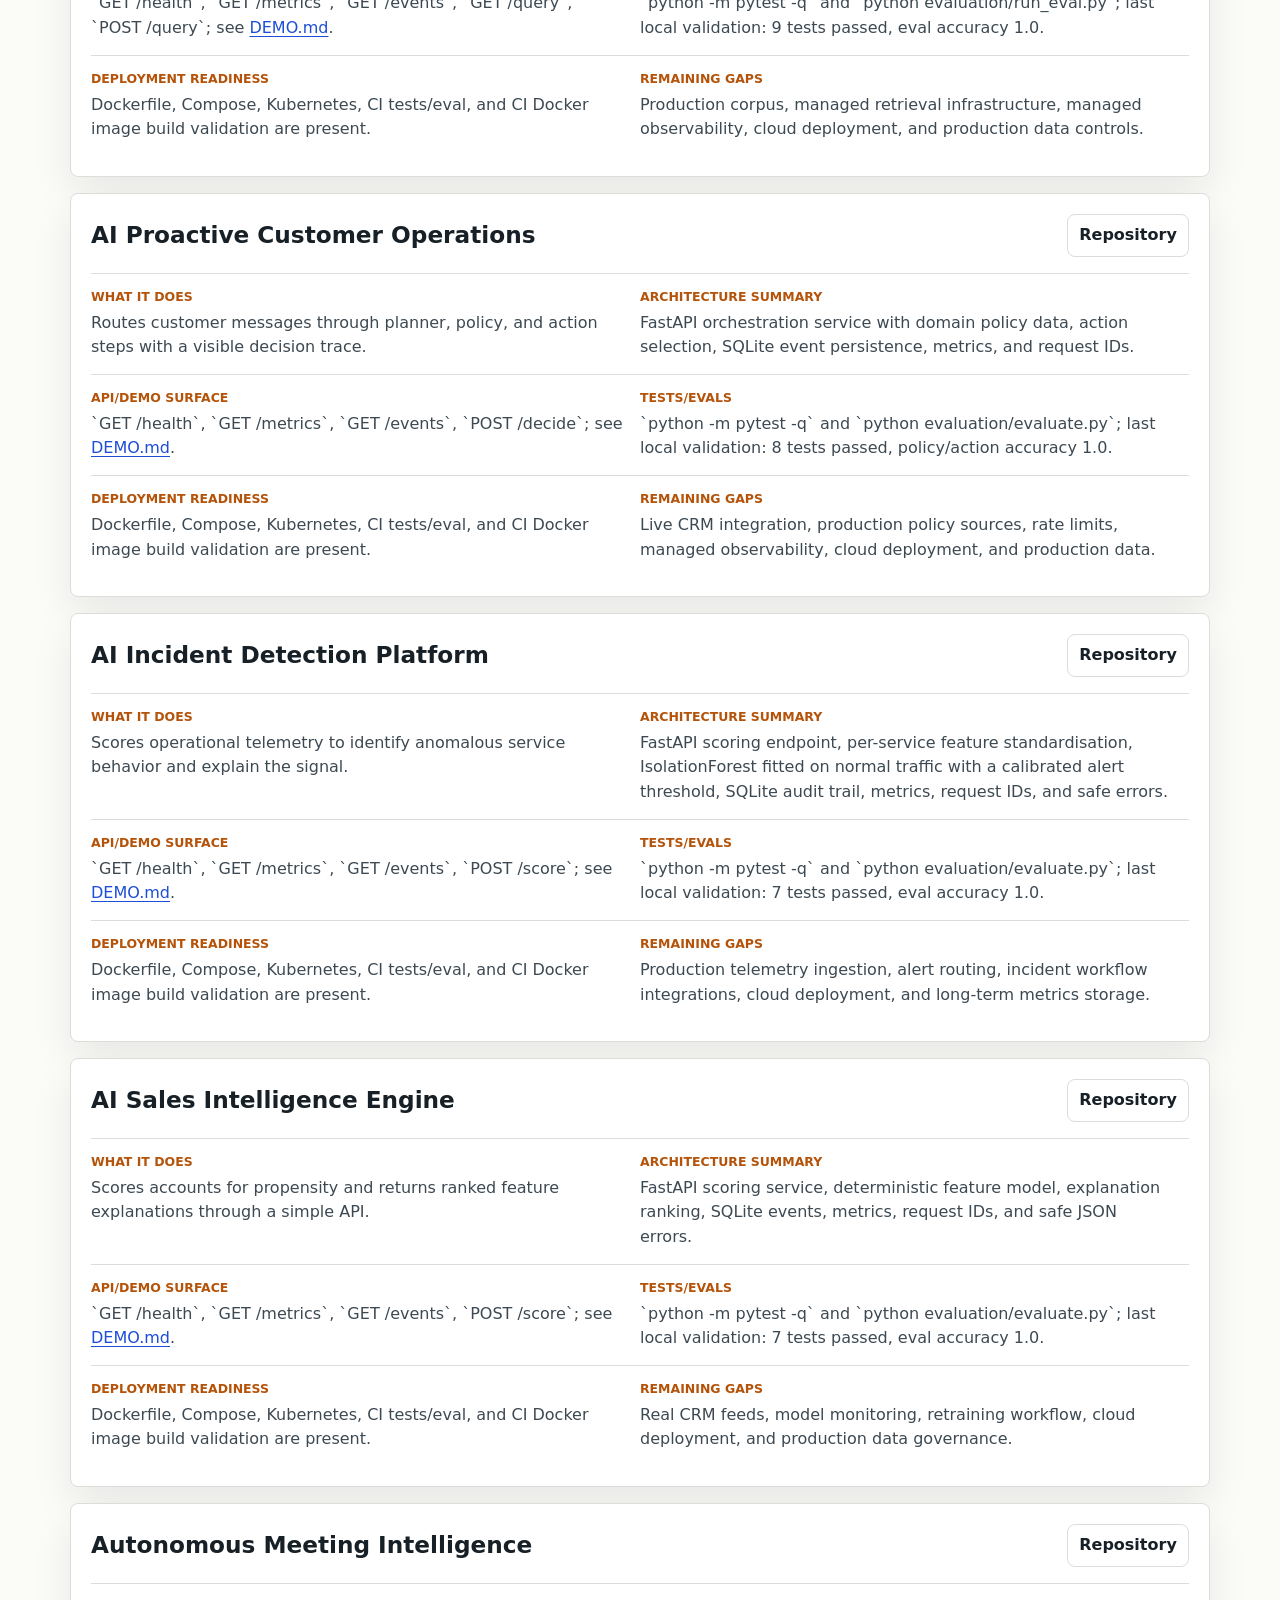
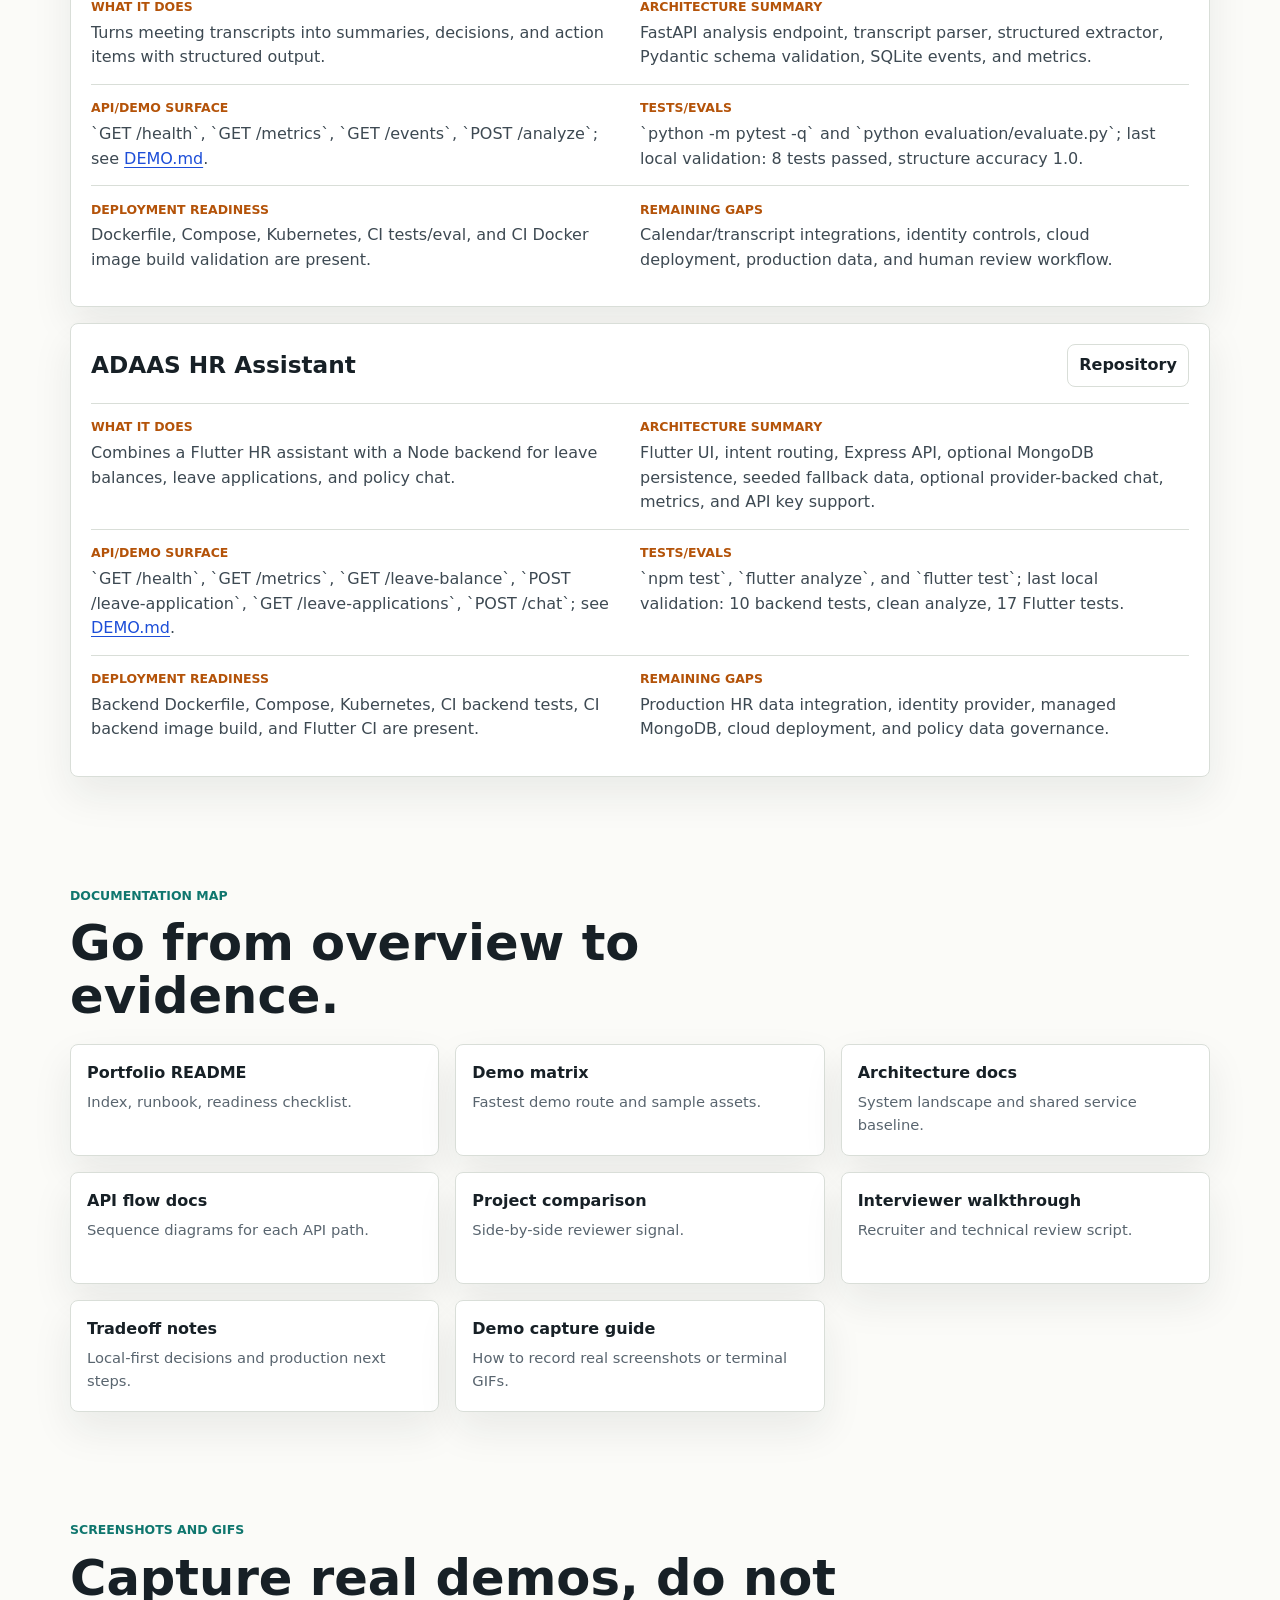
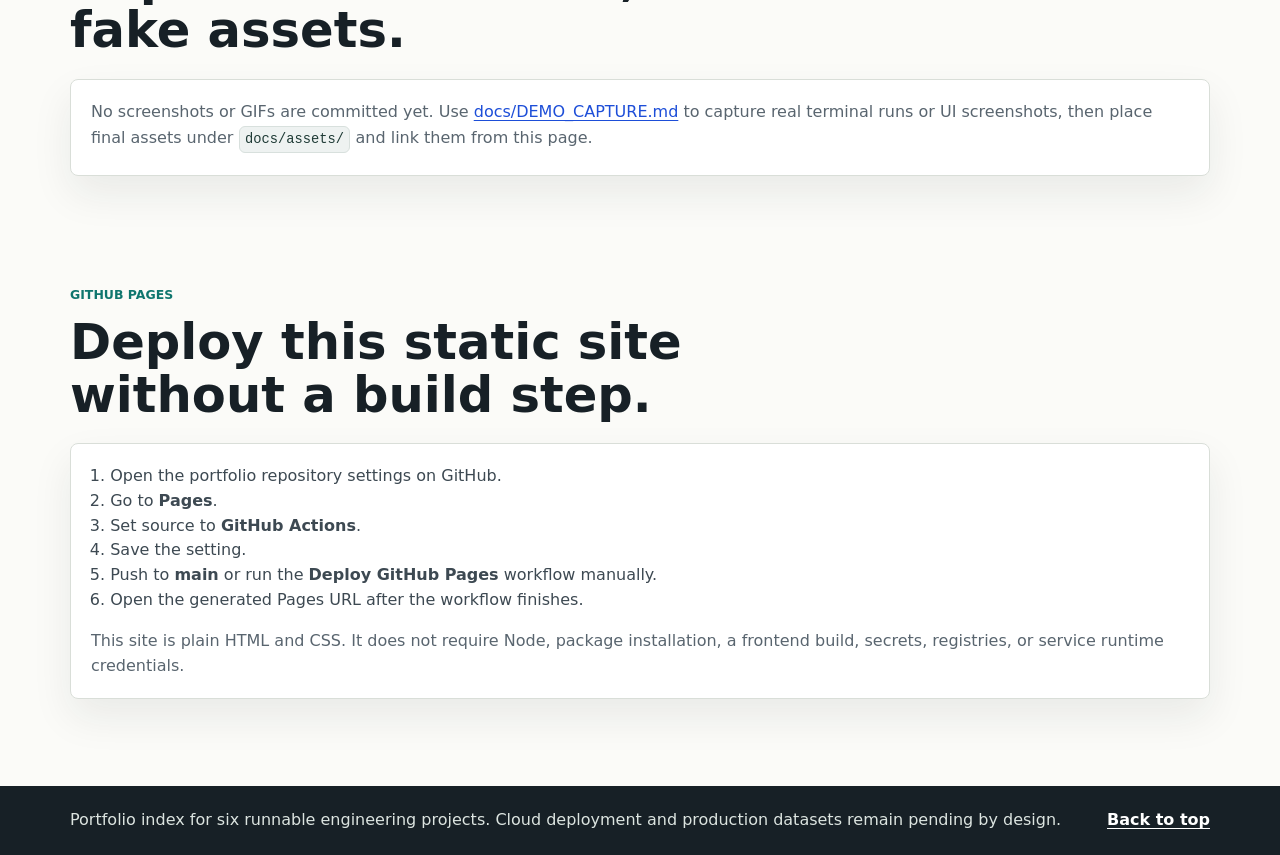
==== commit 9660527a: "docs: report what the services actually do, and redraw the System Map to match The index described s" ====
--- a/index.html
+++ b/index.html
@@ -207,7 +207,7 @@
                   <a href="https://github.com/Adityansh-Chand/ai-incident-detection-platform">Incident Detection</a>
                 </th>
                 <td>Telemetry scoring for latency, errors, timeouts, and traffic anomalies.</td>
-                <td>Python, FastAPI, z-score model, SQLite, Docker, Kubernetes, CI.</td>
+                <td>Python, FastAPI, fitted IsolationForest anomaly detector, SQLite, Docker, Kubernetes, CI.</td>
                 <td><code>uvicorn api.server:app --reload --port 8000</code><br><code>python scripts/smoke_test.py</code></td>
                 <td>Locally tested, smoke-tested, cloud deployment pending, needs production data.</td>
                 <td>7 tests passed; scoring eval accuracy 1.0.</td>
@@ -218,7 +218,7 @@
                   <a href="https://github.com/Adityansh-Chand/ai-sales-intelligence-engine">Sales Intelligence</a>
                 </th>
                 <td>Account propensity scoring with ranked feature explanations.</td>
-                <td>Python, FastAPI, deterministic scoring, SQLite, Docker, Kubernetes, CI.</td>
+                <td>Python, FastAPI, fitted logistic regression, SQLite, Docker, Kubernetes, CI.</td>
                 <td><code>uvicorn api.server:app --reload --port 8000</code><br><code>python scripts/smoke_test.py</code></td>
                 <td>Locally tested, smoke-tested, cloud deployment pending, needs production data.</td>
                 <td>7 tests passed; scoring eval accuracy 1.0.</td>
@@ -312,7 +312,7 @@
           </div>
           <dl>
             <div><dt>What it does</dt><dd>Scores operational telemetry to identify anomalous service behavior and explain the signal.</dd></div>
-            <div><dt>Architecture summary</dt><dd>FastAPI scoring endpoint, feature extraction, z-score anomaly model, SQLite audit trail, metrics, request IDs, and safe errors.</dd></div>
+            <div><dt>Architecture summary</dt><dd>FastAPI scoring endpoint, per-service feature standardisation, IsolationForest fitted on normal traffic with a calibrated alert threshold, SQLite audit trail, metrics, request IDs, and safe errors.</dd></div>
             <div><dt>API/demo surface</dt><dd>`GET /health`, `GET /metrics`, `GET /events`, `POST /score`; see <a href="https://github.com/Adityansh-Chand/ai-incident-detection-platform/blob/main/DEMO.md">DEMO.md</a>.</dd></div>
             <div><dt>Tests/evals</dt><dd>`python -m pytest -q` and `python evaluation/evaluate.py`; last local validation: 7 tests passed, eval accuracy 1.0.</dd></div>
             <div><dt>Deployment readiness</dt><dd>Dockerfile, Compose, Kubernetes, CI tests/eval, and CI Docker image build validation are present.</dd></div>
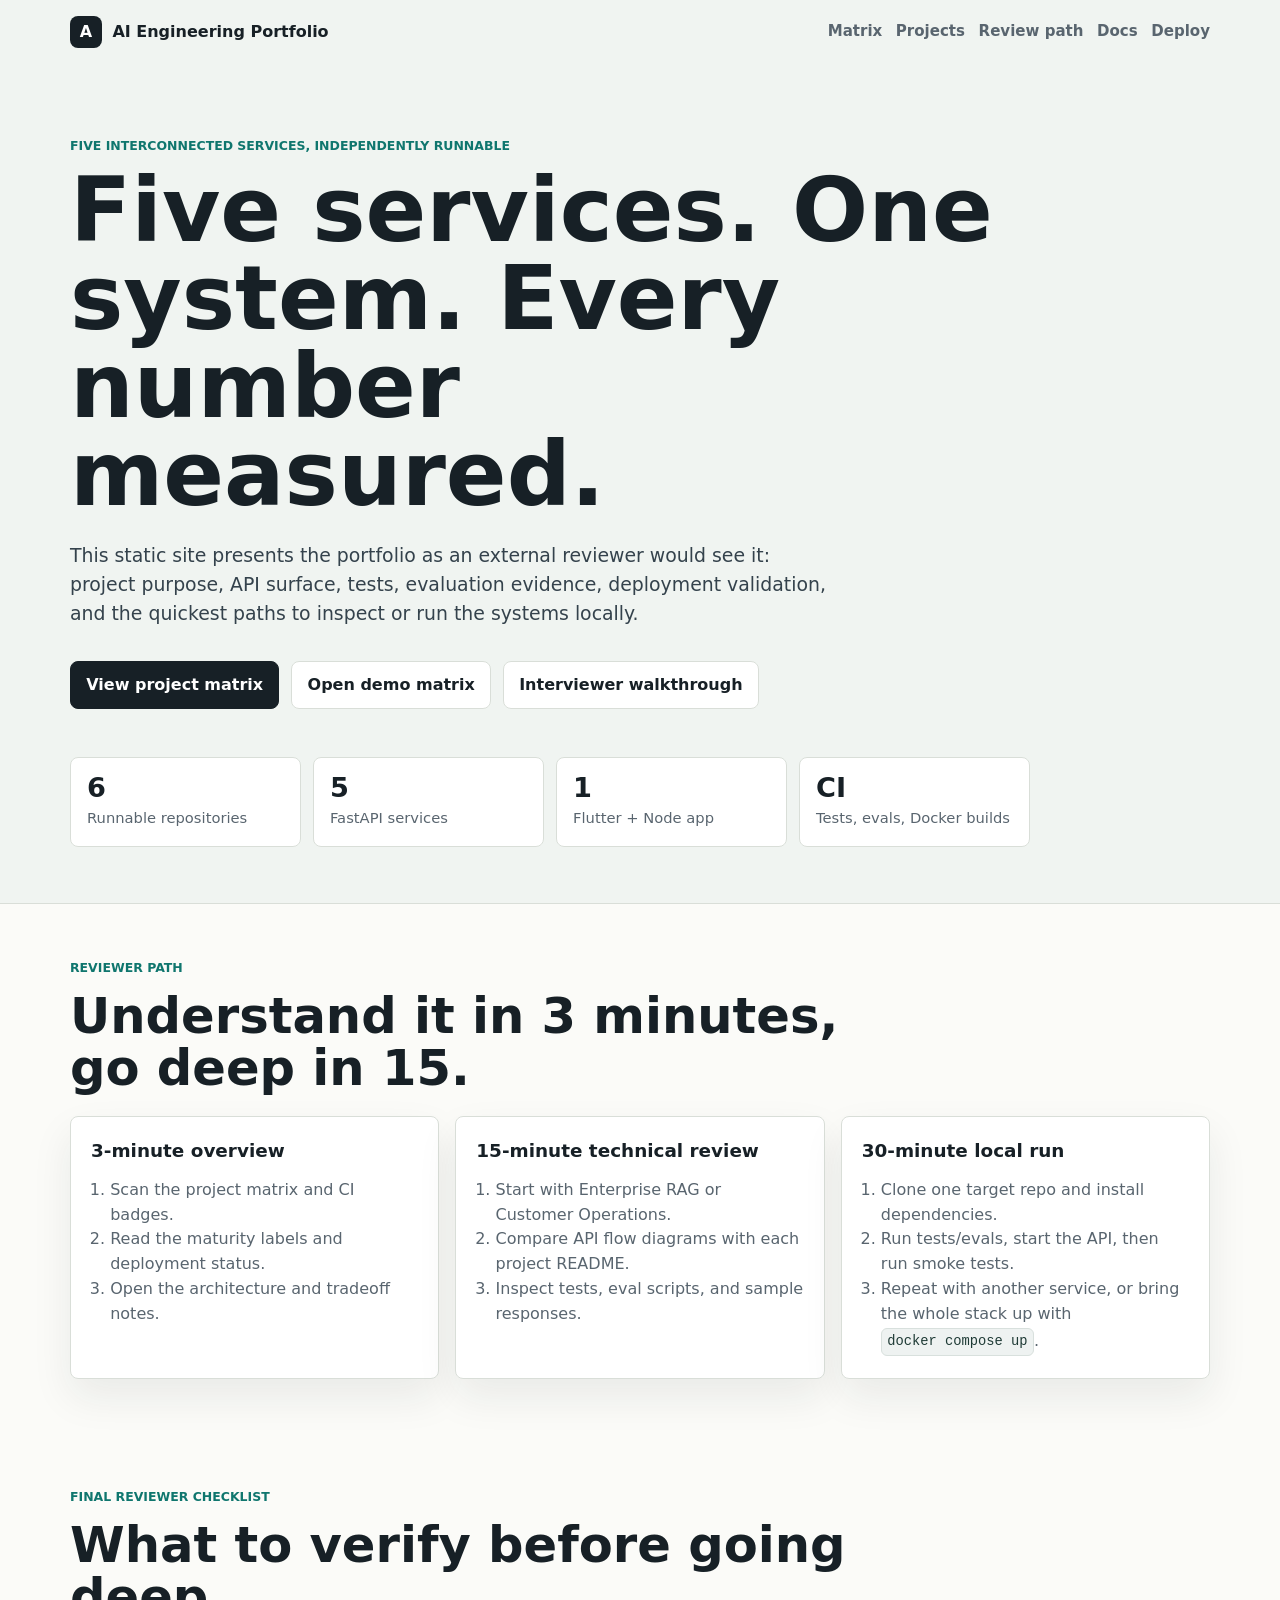
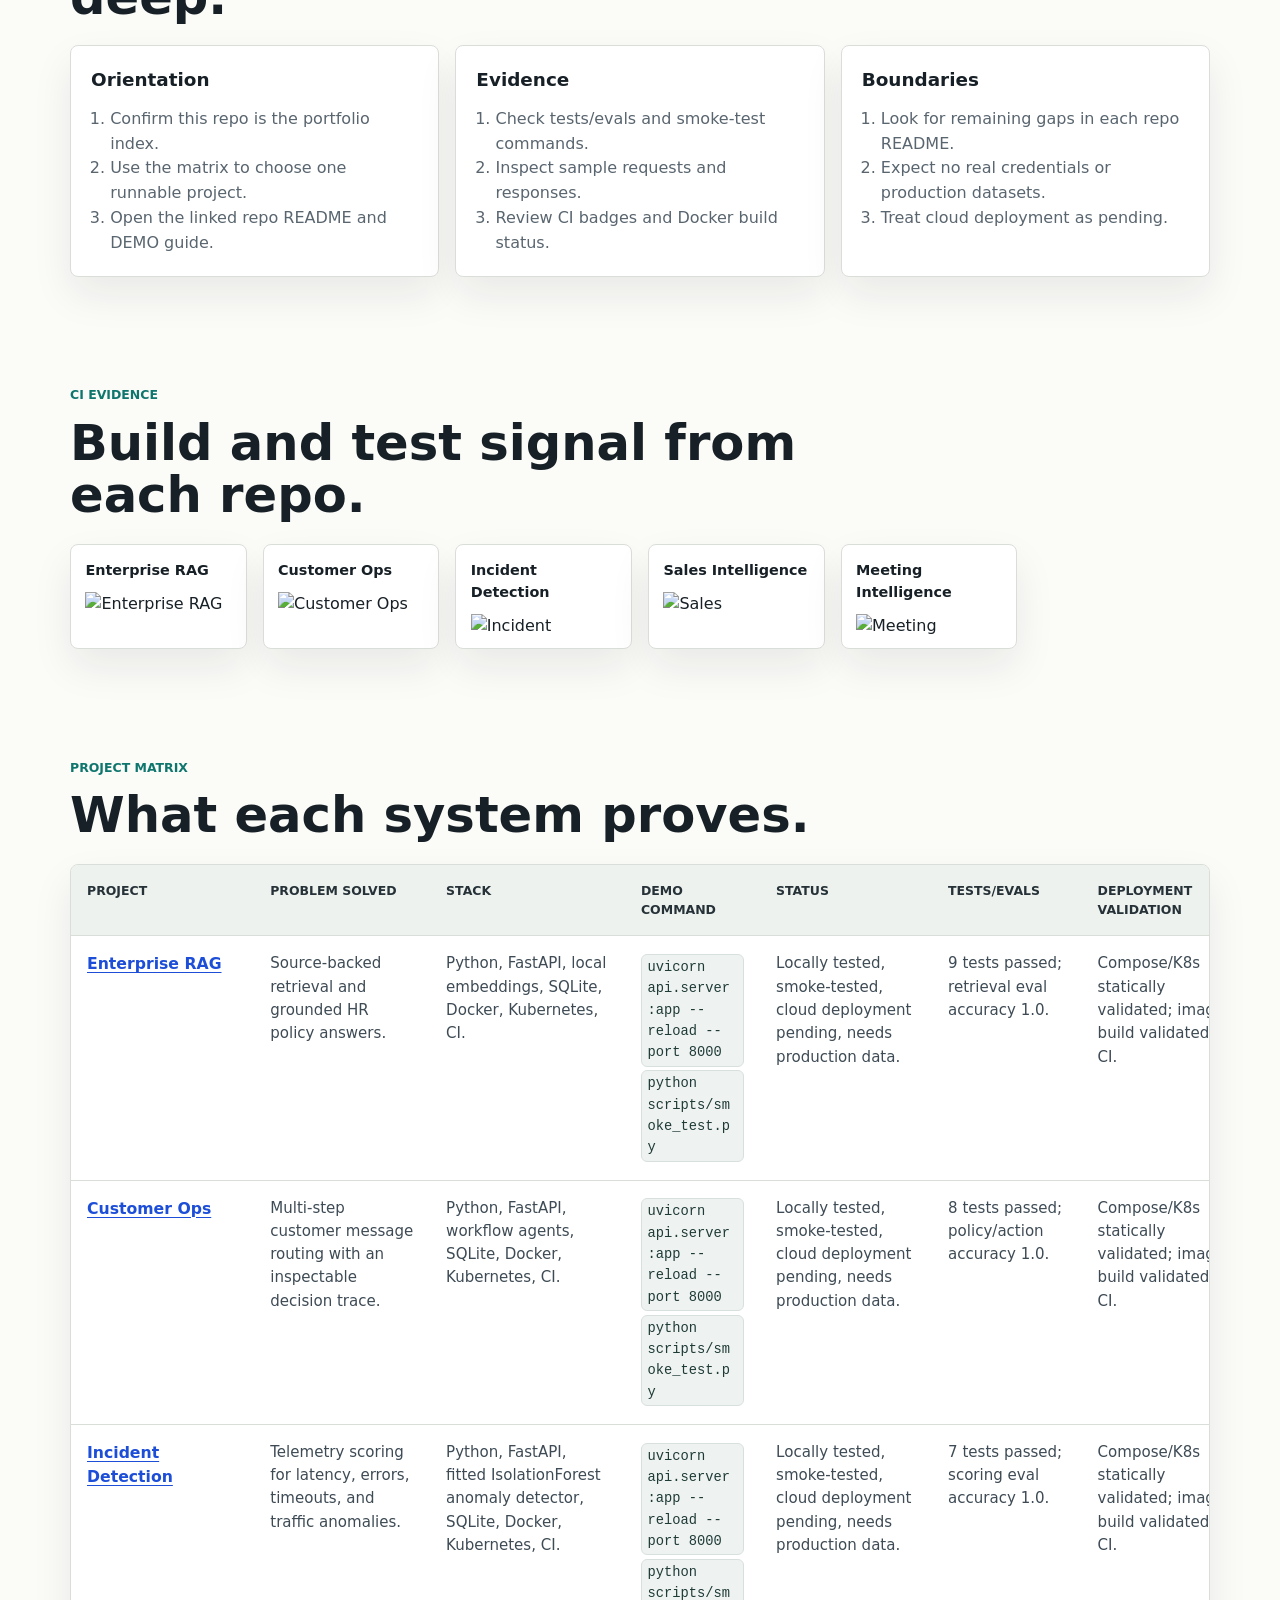
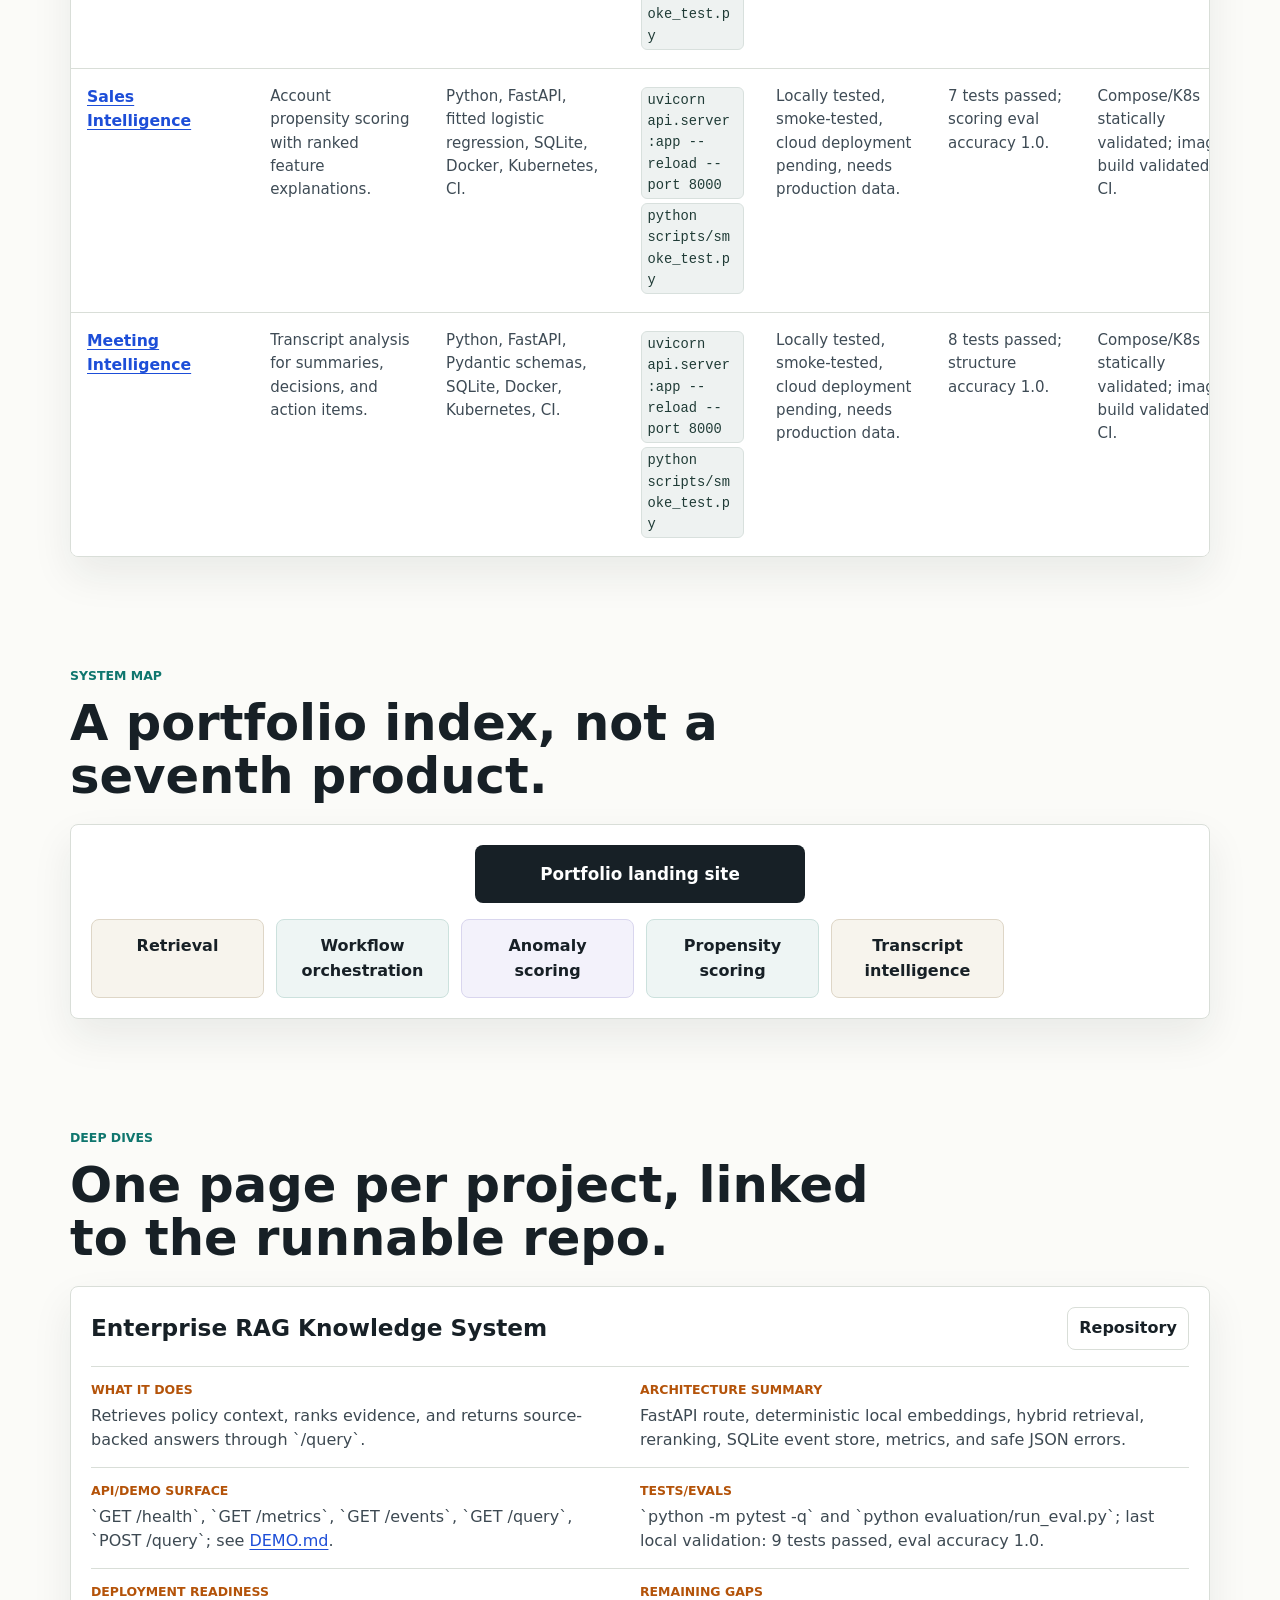
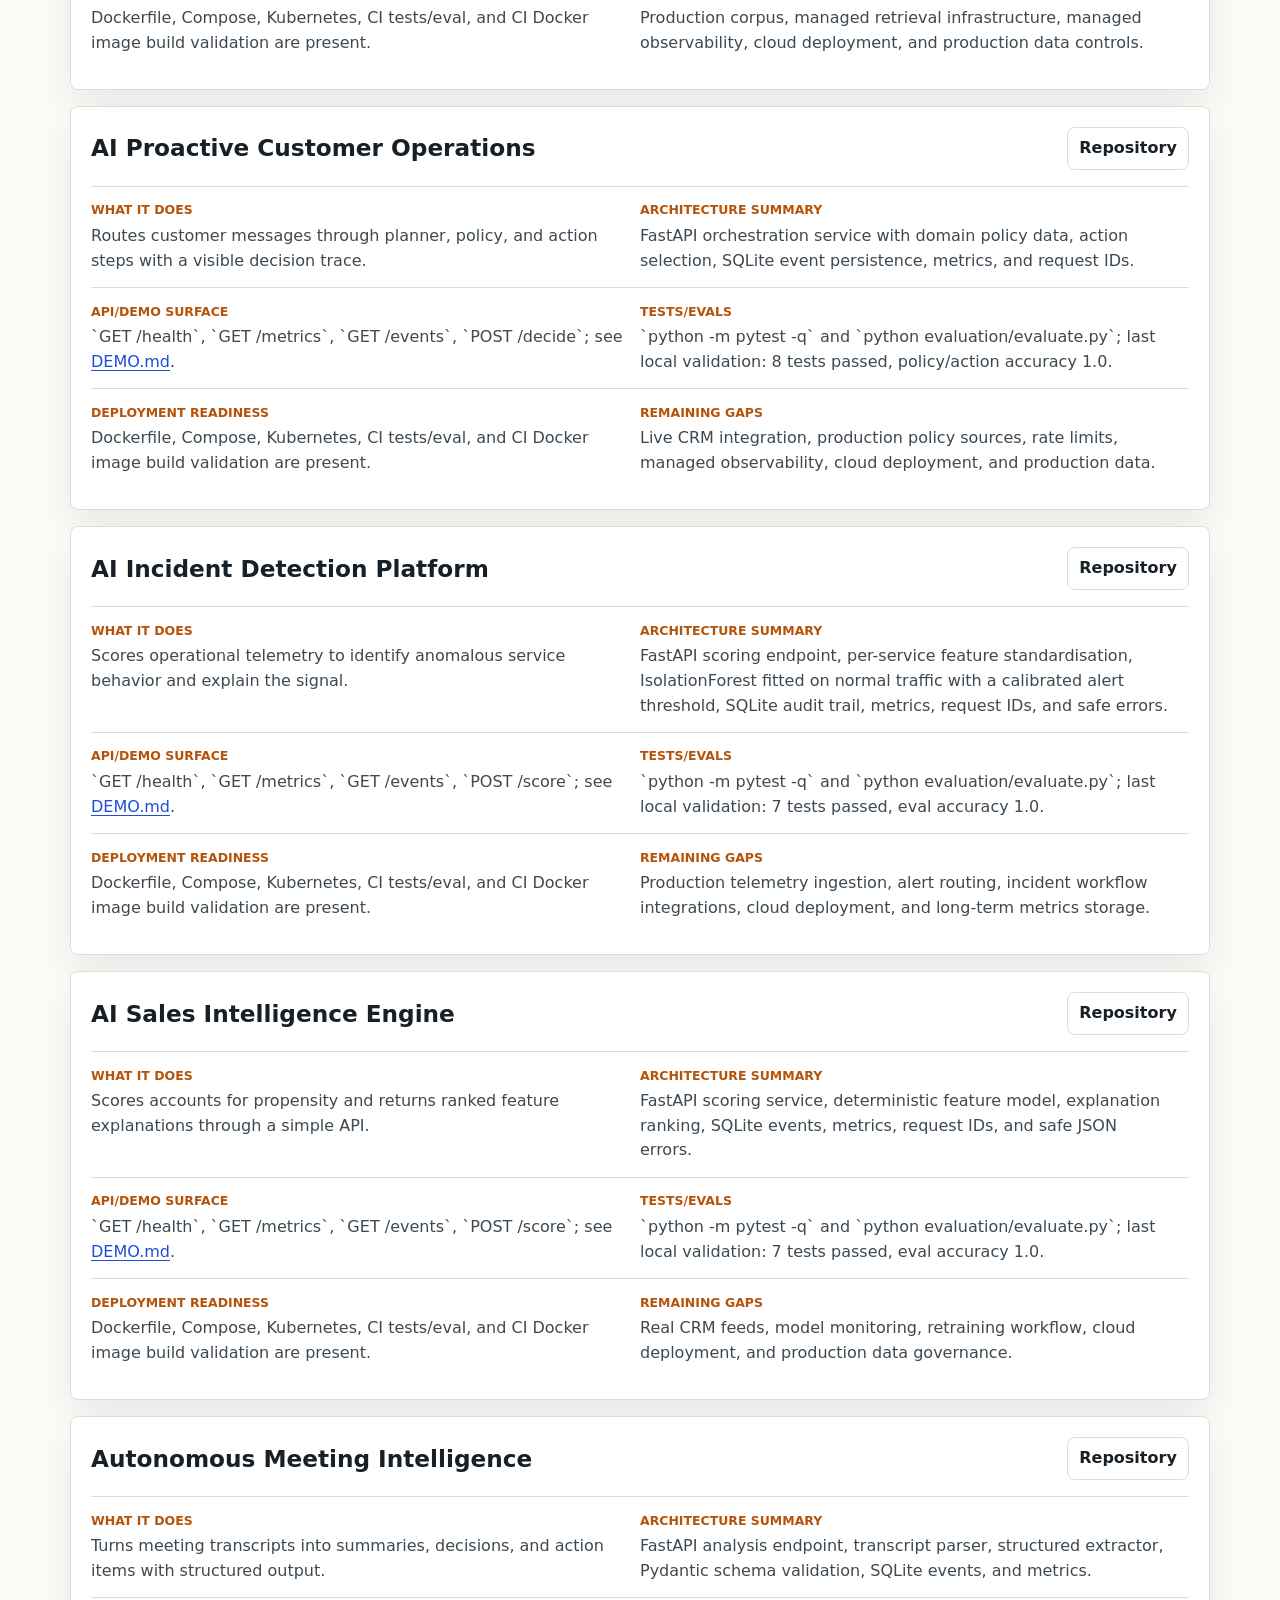
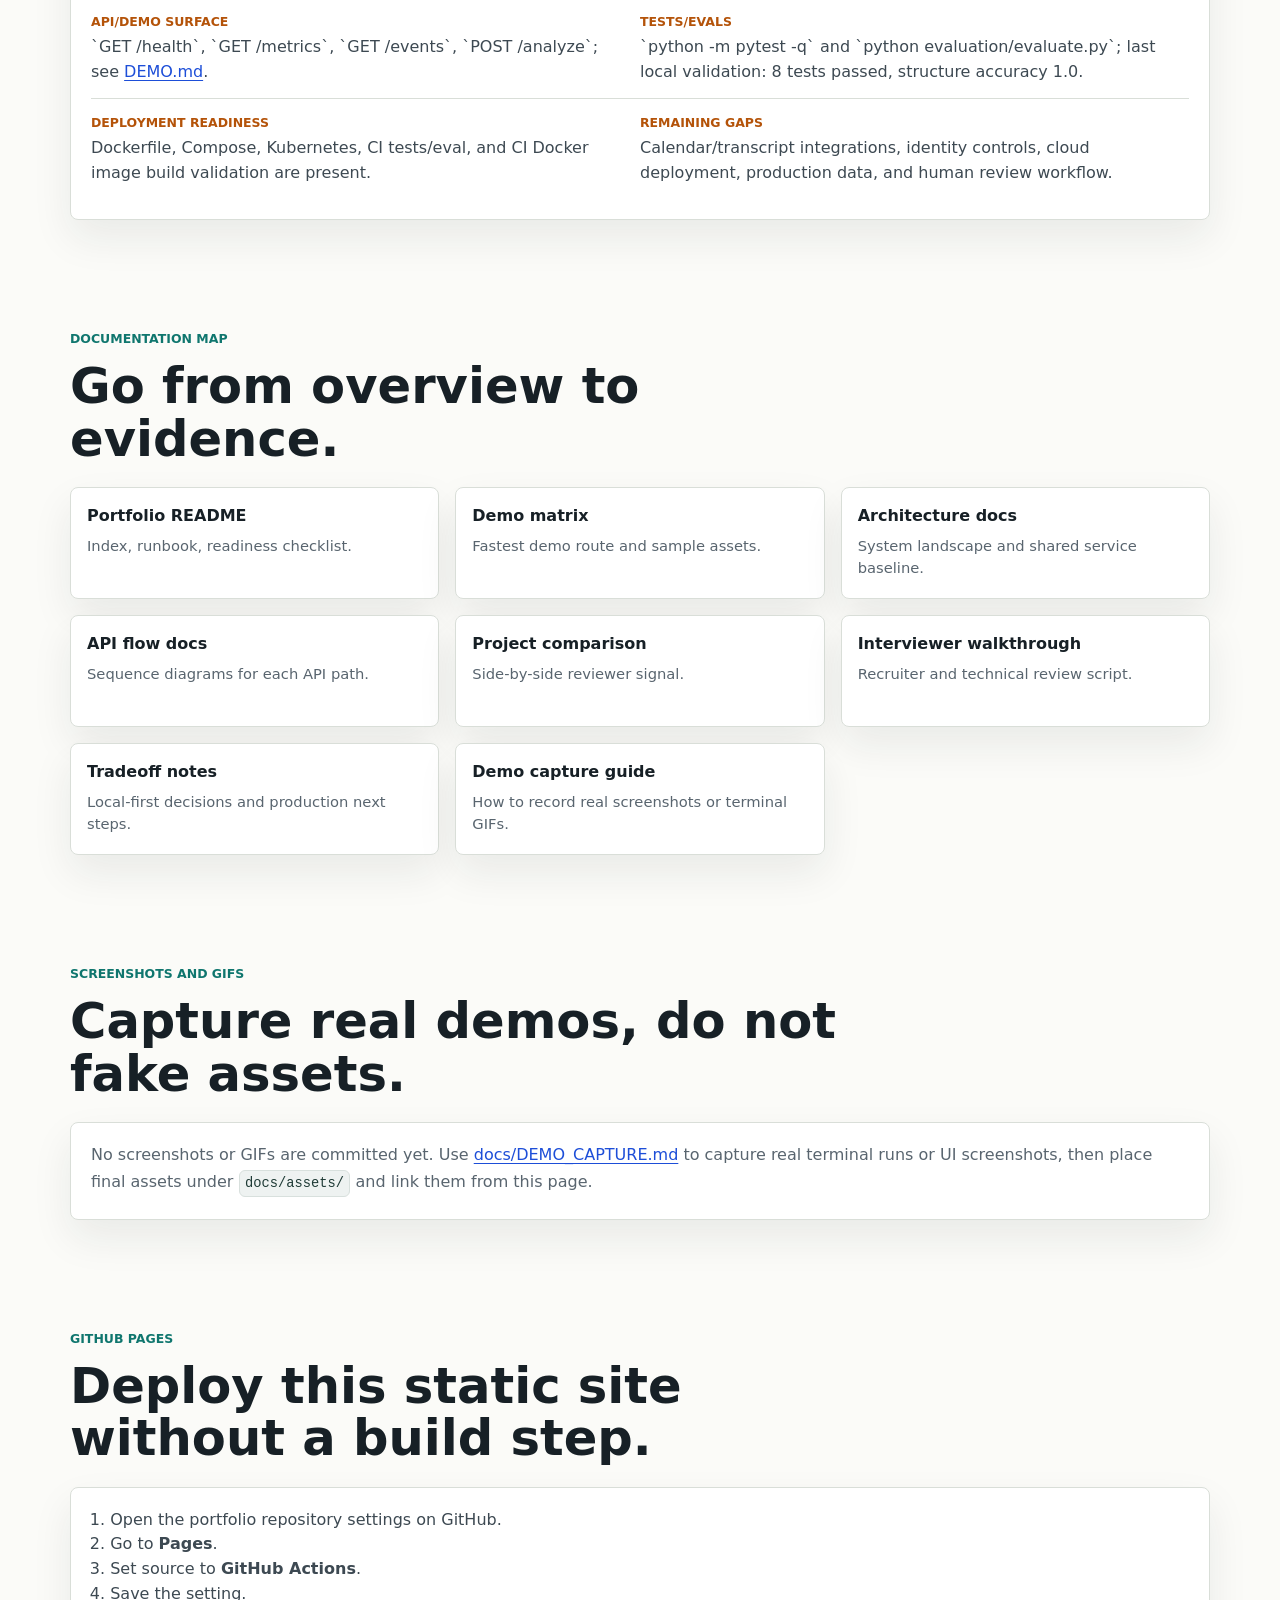
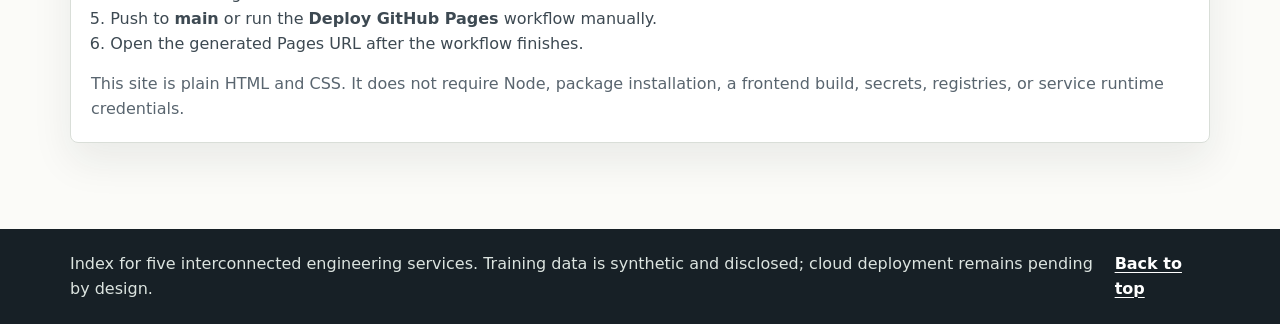
==== commit 159ab116: "feat(portfolio): push edge, contract checks, and ADAAS removed ADAAS is removed entirely -- README, " ====
--- a/index.html
+++ b/index.html
@@ -5,7 +5,7 @@
     <meta name="viewport" content="width=device-width, initial-scale=1">
     <meta
       name="description"
-      content="A static reviewer guide for six runnable engineering portfolio projects covering retrieval, workflow orchestration, scoring, incident detection, meeting intelligence, and an HR assistant."
+      content="A reviewer guide for five interconnected engineering services covering retrieval, workflow orchestration, predictive scoring, incident detection, and meeting intelligence."
     >
     <title>AI Engineering Portfolio</title>
     <link rel="stylesheet" href="styles.css">
@@ -27,8 +27,8 @@
       </nav>
 
       <section class="hero" aria-labelledby="hero-title">
-        <p class="eyebrow">Public index for six runnable project repositories</p>
-        <h1 id="hero-title">Six applied systems, one fast review path.</h1>
+        <p class="eyebrow">Five interconnected services, independently runnable</p>
+        <h1 id="hero-title">Five services. One system. Every number measured.</h1>
         <p class="hero-copy">
           This static site presents the portfolio as an external reviewer would
           see it: project purpose, API surface, tests, evaluation evidence,
@@ -89,7 +89,7 @@
             <ol>
               <li>Clone one target repo and install dependencies.</li>
               <li>Run tests/evals, start the API, then run smoke tests.</li>
-              <li>Repeat with a scoring service or ADAAS backend.</li>
+              <li>Repeat with another service, or bring the whole stack up with <code>docker compose up</code>.</li>
             </ol>
           </article>
         </div>
@@ -153,10 +153,6 @@
           <a href="https://github.com/Adityansh-Chand/autonomous-meeting-intelligence/actions/workflows/ci.yml">
             <span>Meeting Intelligence</span>
             <img src="https://github.com/Adityansh-Chand/autonomous-meeting-intelligence/actions/workflows/ci.yml/badge.svg" alt="Meeting Intelligence CI status">
-          </a>
-          <a href="https://github.com/Adityansh-Chand/ADAAS/actions/workflows/ci.yml">
-            <span>ADAAS</span>
-            <img src="https://github.com/Adityansh-Chand/ADAAS/actions/workflows/ci.yml/badge.svg" alt="ADAAS CI status">
           </a>
         </div>
       </section>
@@ -234,17 +230,6 @@
                 <td>Locally tested, smoke-tested, cloud deployment pending, needs production data.</td>
                 <td>8 tests passed; structure accuracy 1.0.</td>
                 <td>Compose/K8s statically validated; image build validated in CI.</td>
-              </tr>
-              <tr>
-                <th scope="row">
-                  <a href="https://github.com/Adityansh-Chand/ADAAS">ADAAS</a>
-                </th>
-                <td>HR assistant application with leave workflows and policy chat.</td>
-                <td>Flutter, Dart, Node, Express, optional MongoDB, Docker, Kubernetes, CI.</td>
-                <td><code>cd hr-backend &amp;&amp; npm start</code><br><code>npm run smoke</code> in a second terminal</td>
-                <td>Locally tested, smoke-tested, cloud deployment pending, needs production data.</td>
-                <td>10 backend tests passed; Flutter analyze clean; 17 Flutter tests passed.</td>
-                <td>Backend Compose/K8s statically validated; backend image build validated in CI.</td>
               </tr>
             </tbody>
           </table>
@@ -264,7 +249,6 @@
             <a href="#incident">Anomaly scoring</a>
             <a href="#sales">Propensity scoring</a>
             <a href="#meeting">Transcript intelligence</a>
-            <a href="#adaas">Full-stack HR assistant</a>
           </div>
         </div>
       </section>
@@ -347,21 +331,6 @@
             <div><dt>Tests/evals</dt><dd>`python -m pytest -q` and `python evaluation/evaluate.py`; last local validation: 8 tests passed, structure accuracy 1.0.</dd></div>
             <div><dt>Deployment readiness</dt><dd>Dockerfile, Compose, Kubernetes, CI tests/eval, and CI Docker image build validation are present.</dd></div>
             <div><dt>Remaining gaps</dt><dd>Calendar/transcript integrations, identity controls, cloud deployment, production data, and human review workflow.</dd></div>
-          </dl>
-        </article>
-
-        <article class="project-detail" id="adaas">
-          <div class="project-title-row">
-            <h3>ADAAS HR Assistant</h3>
-            <a href="https://github.com/Adityansh-Chand/ADAAS">Repository</a>
-          </div>
-          <dl>
-            <div><dt>What it does</dt><dd>Combines a Flutter HR assistant with a Node backend for leave balances, leave applications, and policy chat.</dd></div>
-            <div><dt>Architecture summary</dt><dd>Flutter UI, intent routing, Express API, optional MongoDB persistence, seeded fallback data, optional provider-backed chat, metrics, and API key support.</dd></div>
-            <div><dt>API/demo surface</dt><dd>`GET /health`, `GET /metrics`, `GET /leave-balance`, `POST /leave-application`, `GET /leave-applications`, `POST /chat`; see <a href="https://github.com/Adityansh-Chand/ADAAS/blob/main/DEMO.md">DEMO.md</a>.</dd></div>
-            <div><dt>Tests/evals</dt><dd>`npm test`, `flutter analyze`, and `flutter test`; last local validation: 10 backend tests, clean analyze, 17 Flutter tests.</dd></div>
-            <div><dt>Deployment readiness</dt><dd>Backend Dockerfile, Compose, Kubernetes, CI backend tests, CI backend image build, and Flutter CI are present.</dd></div>
-            <div><dt>Remaining gaps</dt><dd>Production HR data integration, identity provider, managed MongoDB, cloud deployment, and policy data governance.</dd></div>
           </dl>
         </article>
       </section>
@@ -422,7 +391,7 @@
     </main>
 
     <footer class="site-footer">
-      <p>Portfolio index for six runnable engineering projects. Cloud deployment and production datasets remain pending by design.</p>
+      <p>Index for five interconnected engineering services. Training data is synthetic and disclosed; cloud deployment remains pending by design.</p>
       <a href="#top">Back to top</a>
     </footer>
   </body>
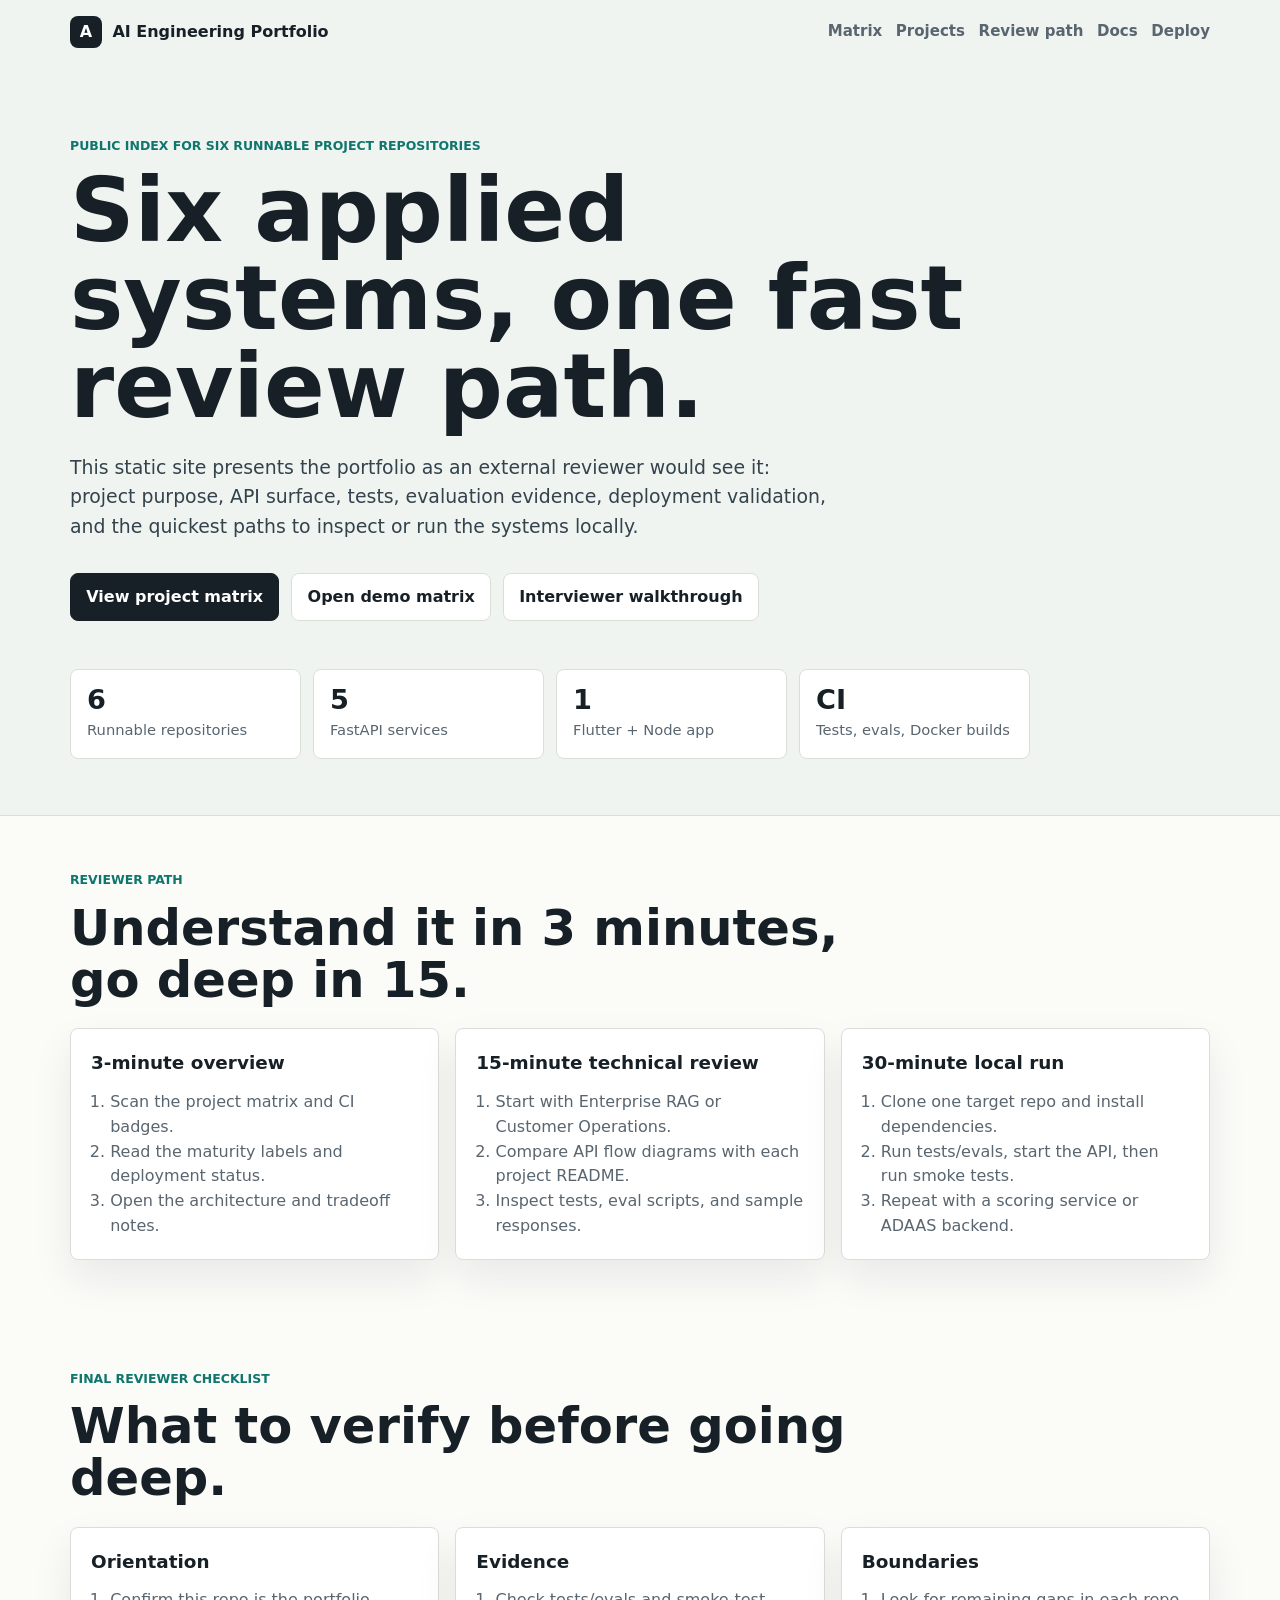
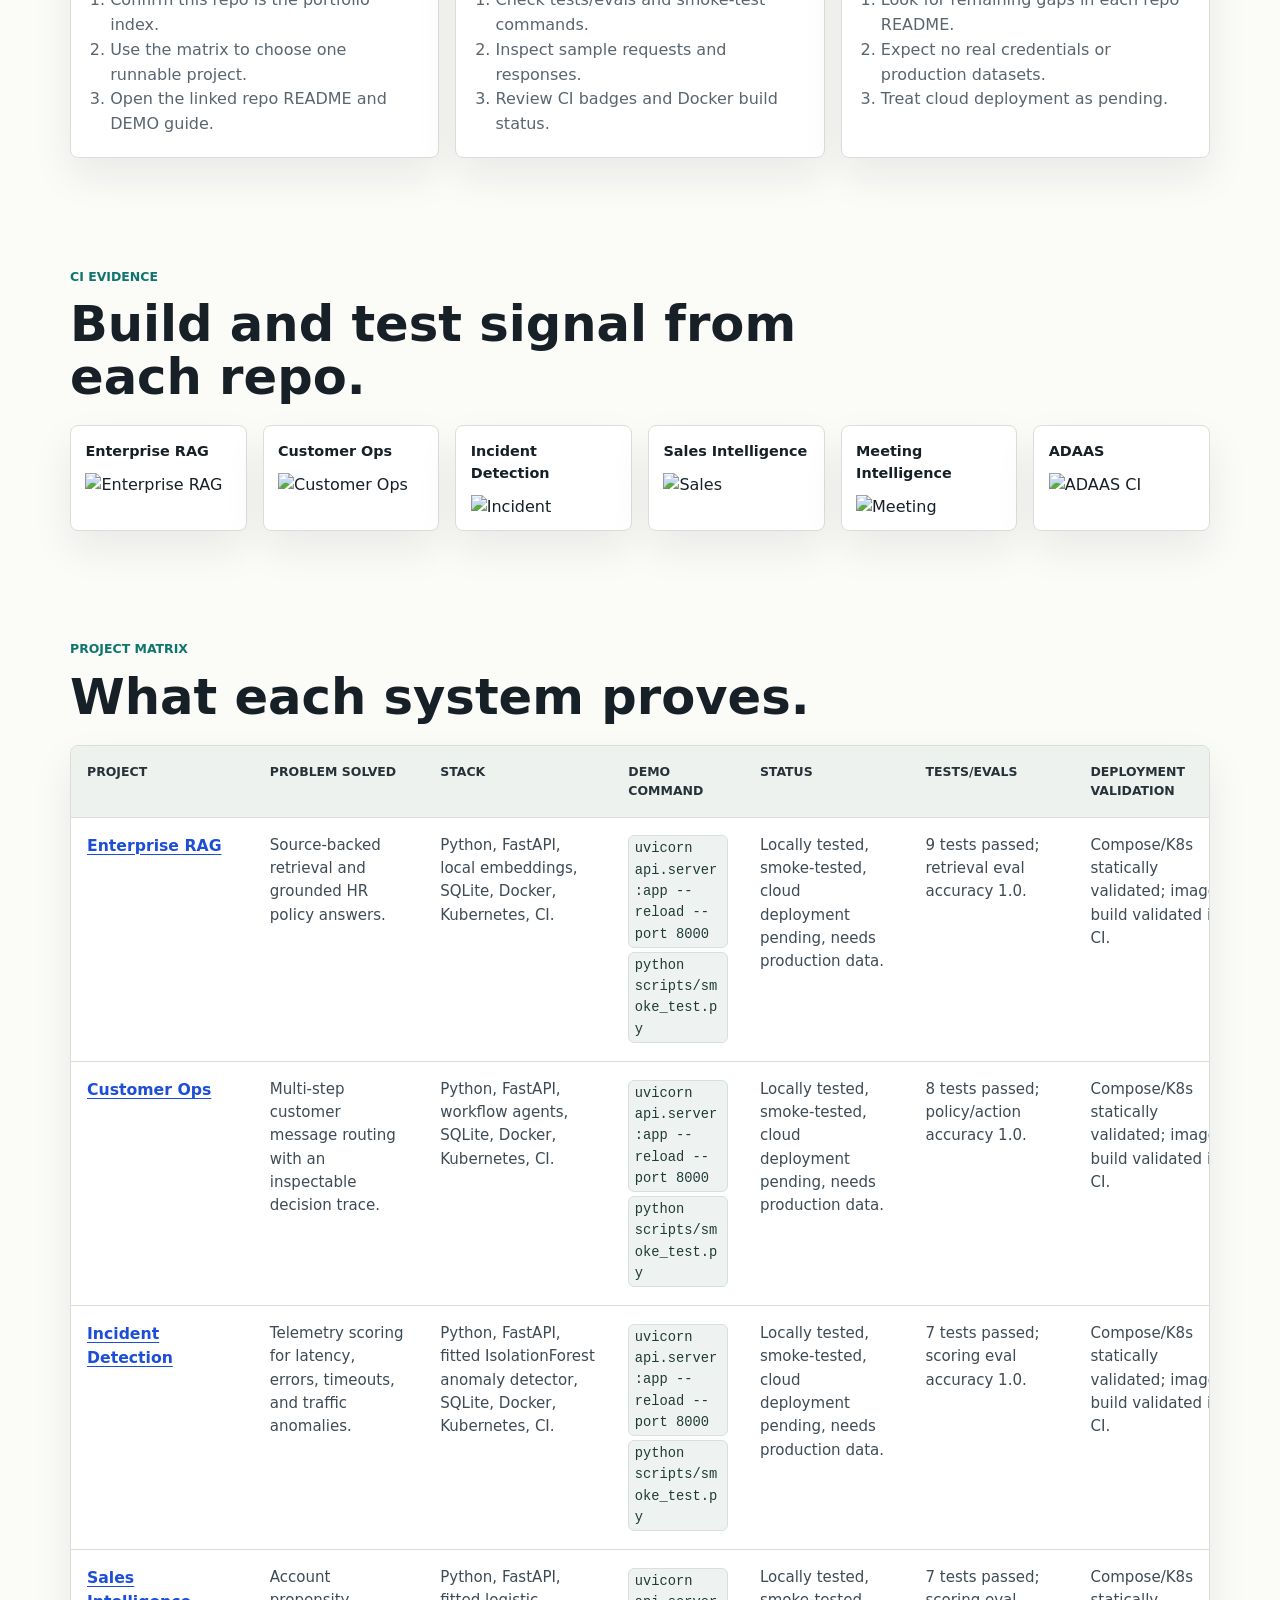
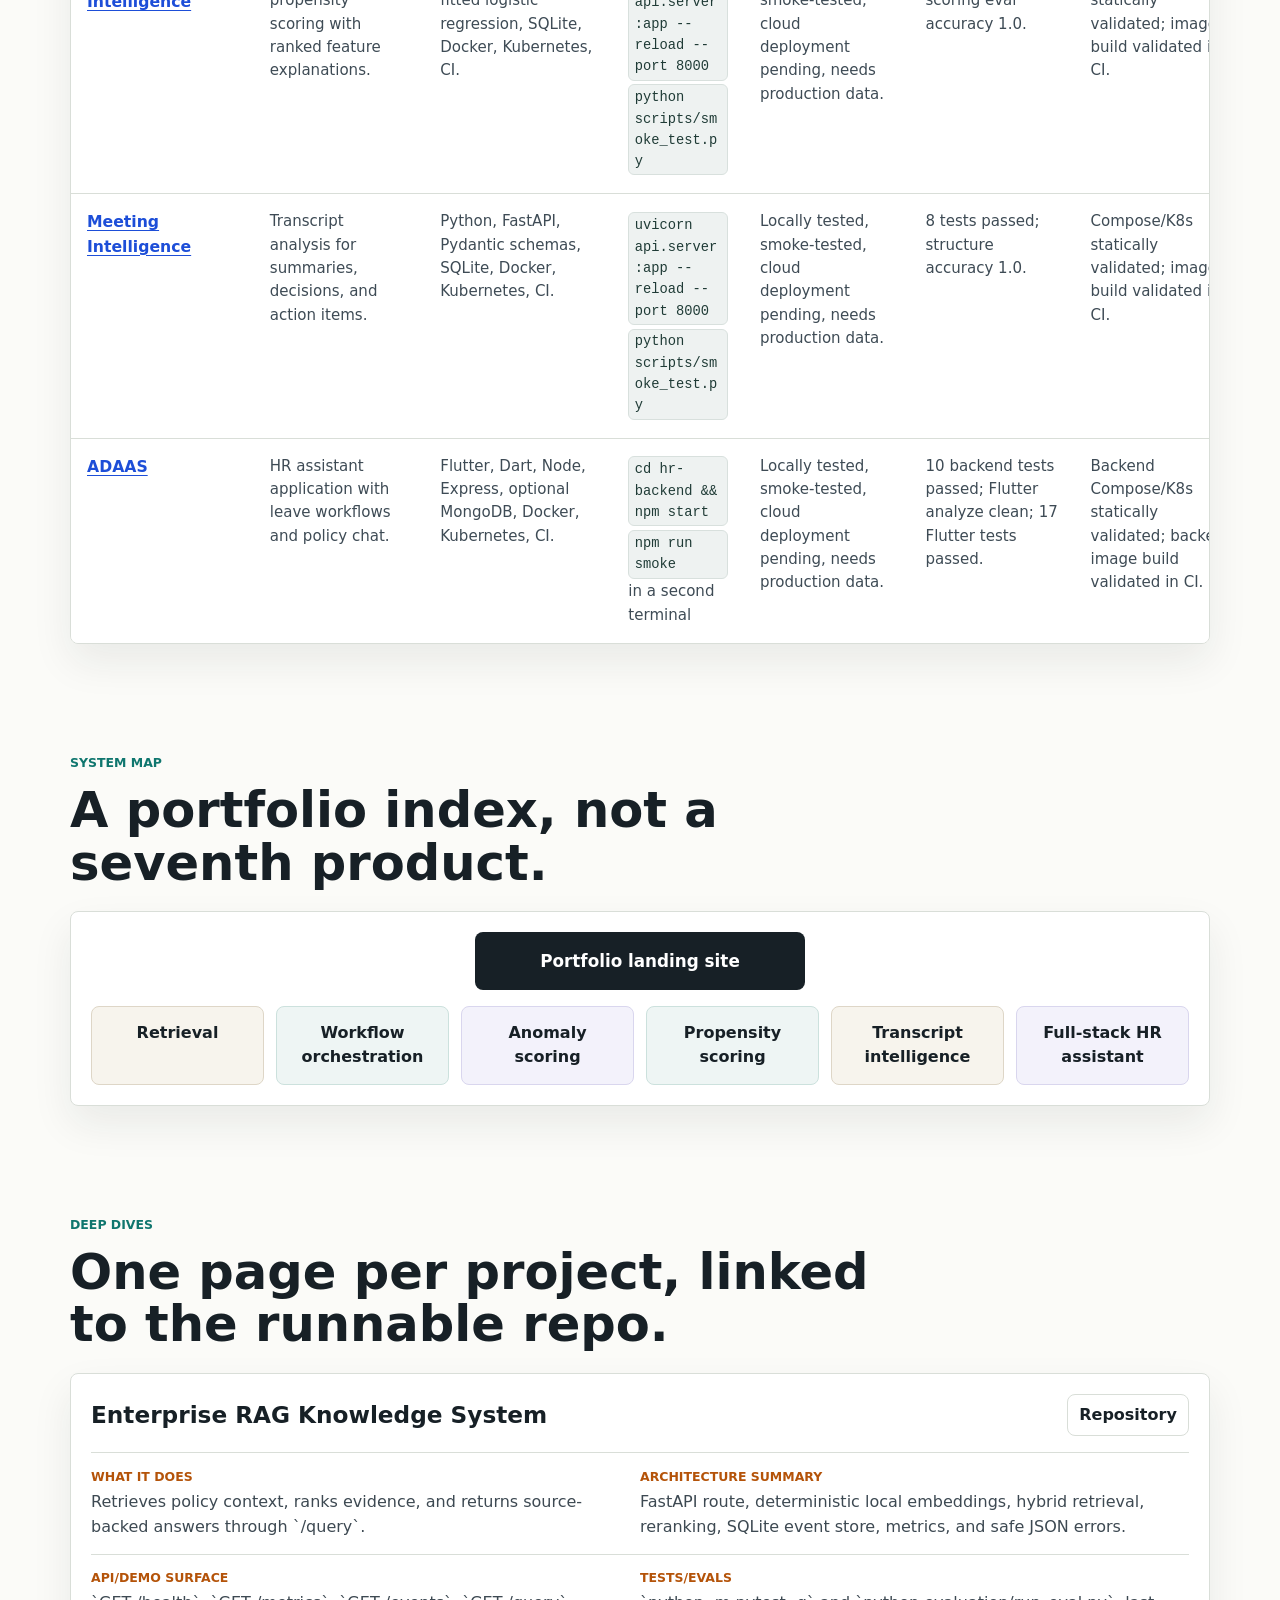
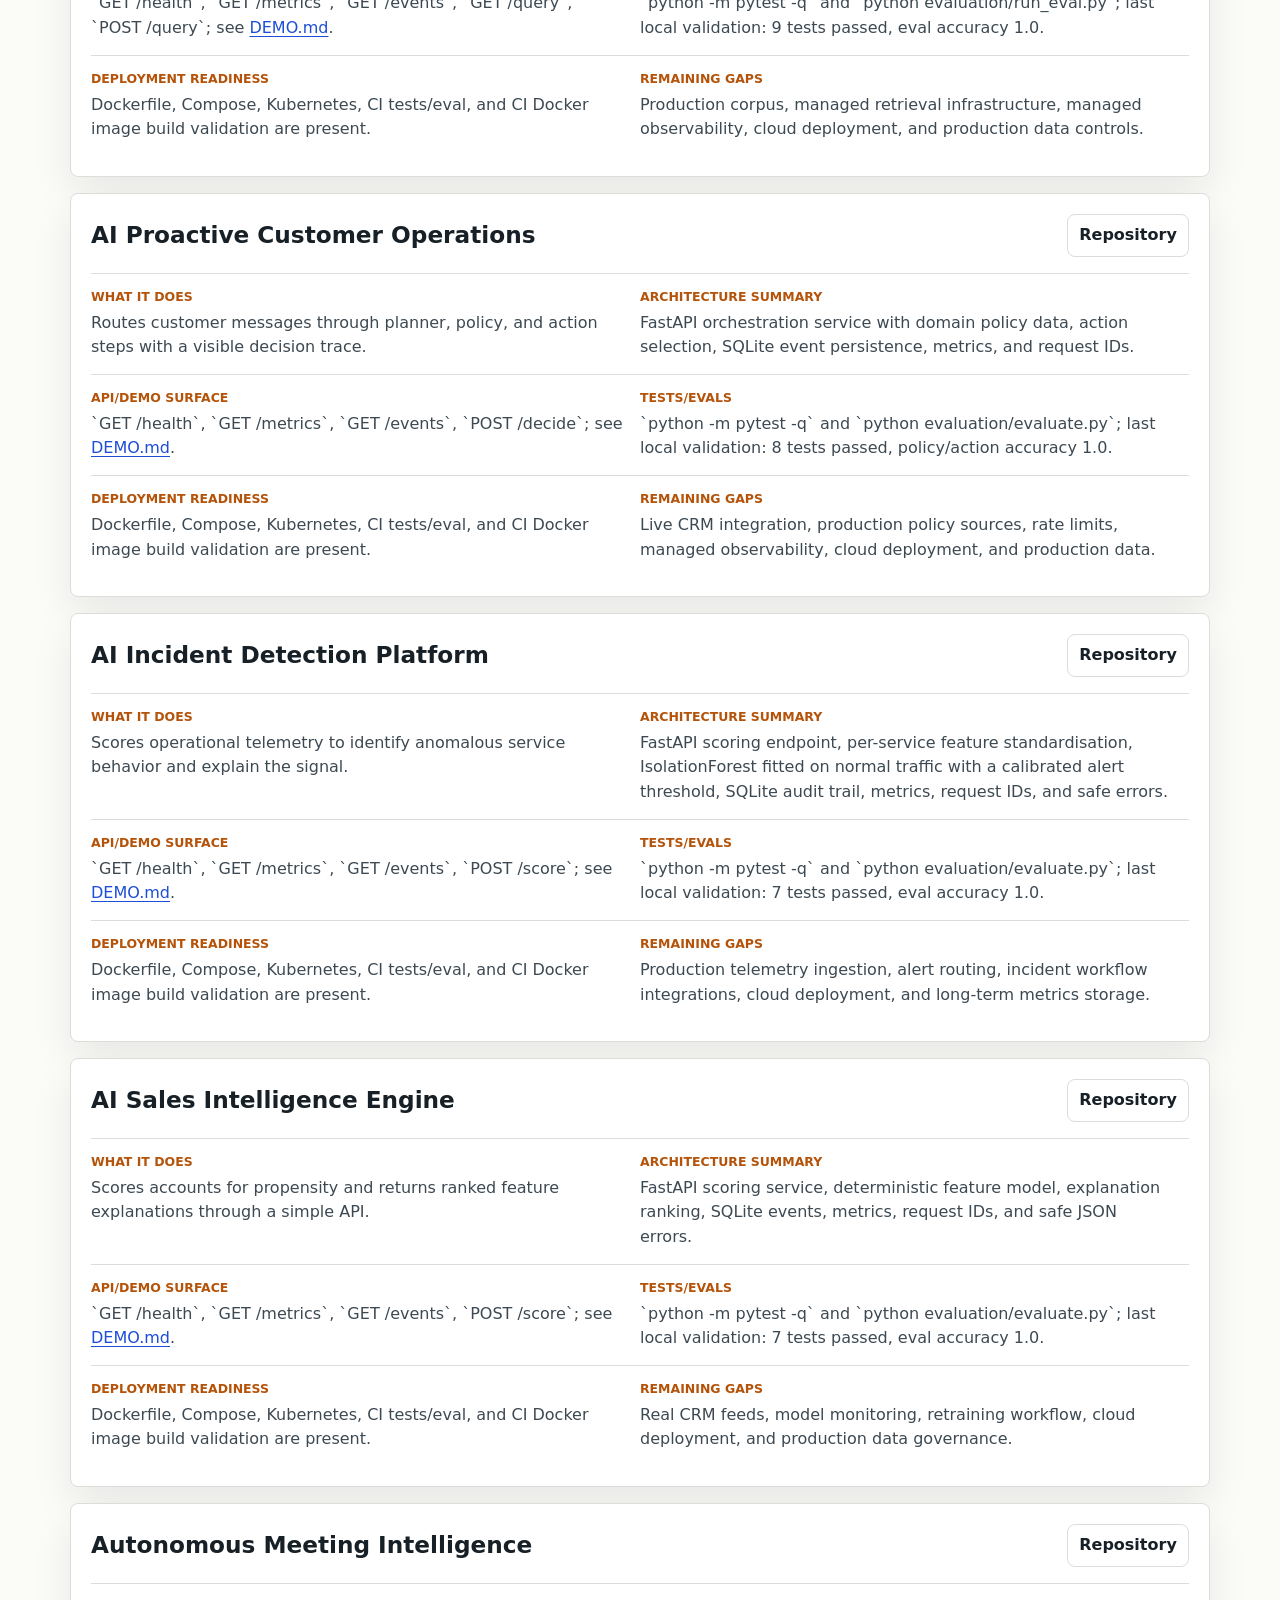
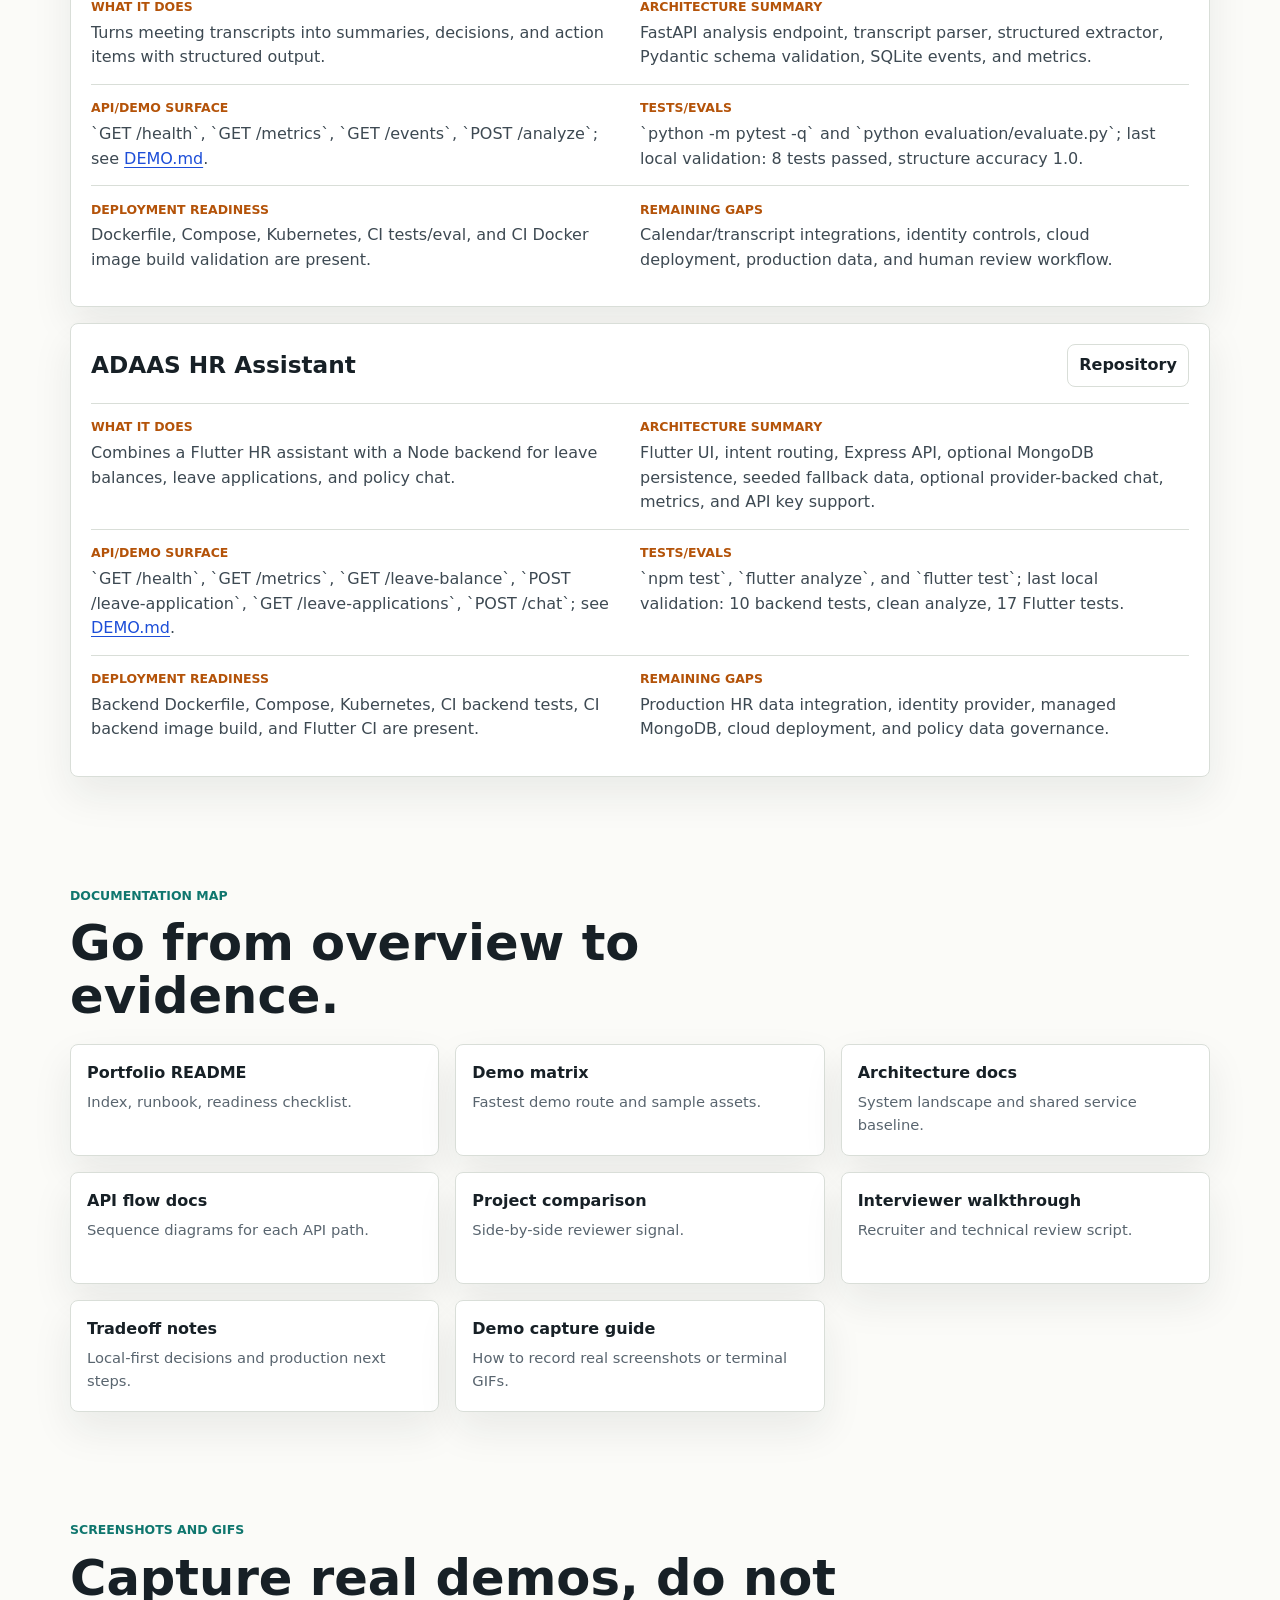
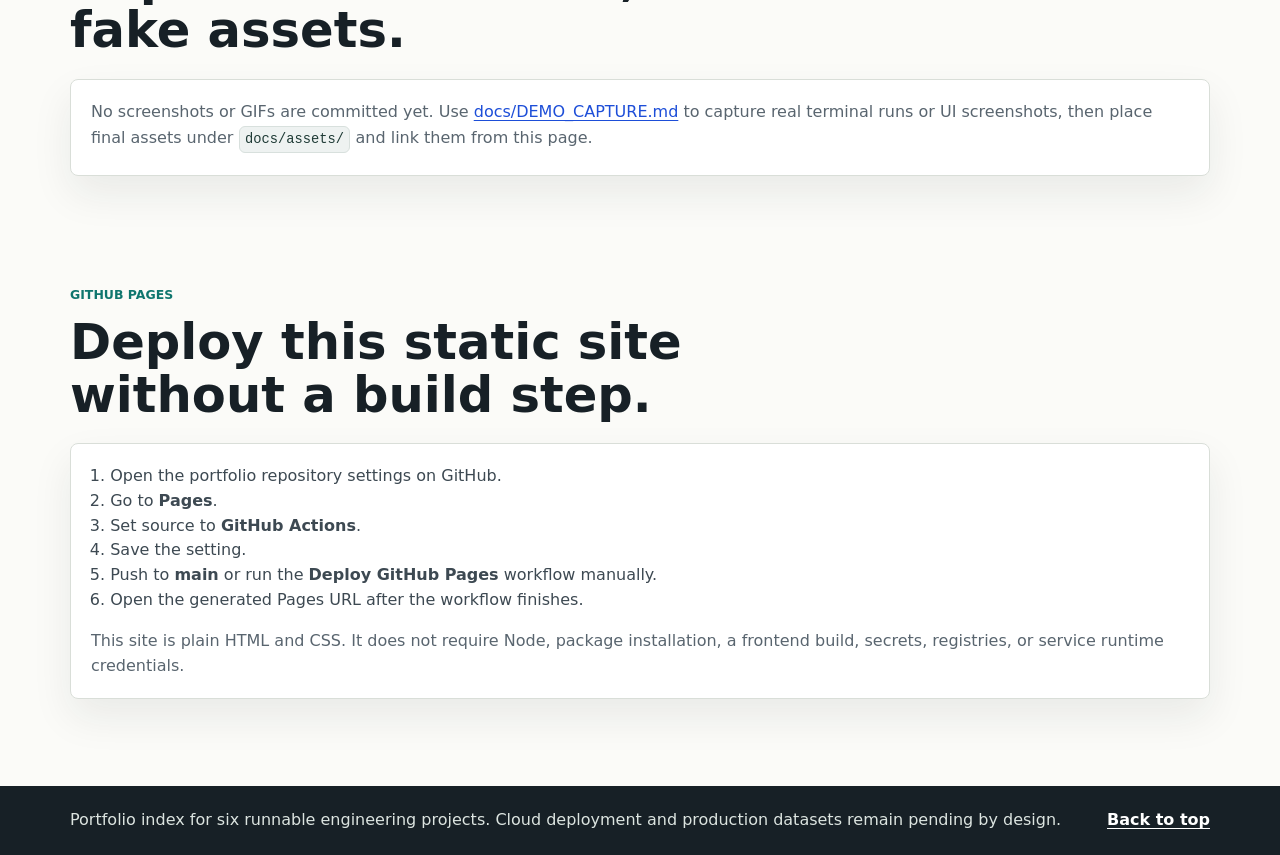
==== commit 7a8dad07: "Report what each service measures and redraw the map to match (#1) The index now carries each servic" ====
--- a/index.html
+++ b/index.html
@@ -5,7 +5,7 @@
     <meta name="viewport" content="width=device-width, initial-scale=1">
     <meta
       name="description"
-      content="A reviewer guide for five interconnected engineering services covering retrieval, workflow orchestration, predictive scoring, incident detection, and meeting intelligence."
+      content="A static reviewer guide for six runnable engineering portfolio projects covering retrieval, workflow orchestration, scoring, incident detection, meeting intelligence, and an HR assistant."
     >
     <title>AI Engineering Portfolio</title>
     <link rel="stylesheet" href="styles.css">
@@ -27,8 +27,8 @@
       </nav>
 
       <section class="hero" aria-labelledby="hero-title">
-        <p class="eyebrow">Five interconnected services, independently runnable</p>
-        <h1 id="hero-title">Five services. One system. Every number measured.</h1>
+        <p class="eyebrow">Public index for six runnable project repositories</p>
+        <h1 id="hero-title">Six applied systems, one fast review path.</h1>
         <p class="hero-copy">
           This static site presents the portfolio as an external reviewer would
           see it: project purpose, API surface, tests, evaluation evidence,
@@ -89,7 +89,7 @@
             <ol>
               <li>Clone one target repo and install dependencies.</li>
               <li>Run tests/evals, start the API, then run smoke tests.</li>
-              <li>Repeat with another service, or bring the whole stack up with <code>docker compose up</code>.</li>
+              <li>Repeat with a scoring service or ADAAS backend.</li>
             </ol>
           </article>
         </div>
@@ -153,6 +153,10 @@
           <a href="https://github.com/Adityansh-Chand/autonomous-meeting-intelligence/actions/workflows/ci.yml">
             <span>Meeting Intelligence</span>
             <img src="https://github.com/Adityansh-Chand/autonomous-meeting-intelligence/actions/workflows/ci.yml/badge.svg" alt="Meeting Intelligence CI status">
+          </a>
+          <a href="https://github.com/Adityansh-Chand/ADAAS/actions/workflows/ci.yml">
+            <span>ADAAS</span>
+            <img src="https://github.com/Adityansh-Chand/ADAAS/actions/workflows/ci.yml/badge.svg" alt="ADAAS CI status">
           </a>
         </div>
       </section>
@@ -230,6 +234,17 @@
                 <td>Locally tested, smoke-tested, cloud deployment pending, needs production data.</td>
                 <td>8 tests passed; structure accuracy 1.0.</td>
                 <td>Compose/K8s statically validated; image build validated in CI.</td>
+              </tr>
+              <tr>
+                <th scope="row">
+                  <a href="https://github.com/Adityansh-Chand/ADAAS">ADAAS</a>
+                </th>
+                <td>HR assistant application with leave workflows and policy chat.</td>
+                <td>Flutter, Dart, Node, Express, optional MongoDB, Docker, Kubernetes, CI.</td>
+                <td><code>cd hr-backend &amp;&amp; npm start</code><br><code>npm run smoke</code> in a second terminal</td>
+                <td>Locally tested, smoke-tested, cloud deployment pending, needs production data.</td>
+                <td>10 backend tests passed; Flutter analyze clean; 17 Flutter tests passed.</td>
+                <td>Backend Compose/K8s statically validated; backend image build validated in CI.</td>
               </tr>
             </tbody>
           </table>
@@ -249,6 +264,7 @@
             <a href="#incident">Anomaly scoring</a>
             <a href="#sales">Propensity scoring</a>
             <a href="#meeting">Transcript intelligence</a>
+            <a href="#adaas">Full-stack HR assistant</a>
           </div>
         </div>
       </section>
@@ -331,6 +347,21 @@
             <div><dt>Tests/evals</dt><dd>`python -m pytest -q` and `python evaluation/evaluate.py`; last local validation: 8 tests passed, structure accuracy 1.0.</dd></div>
             <div><dt>Deployment readiness</dt><dd>Dockerfile, Compose, Kubernetes, CI tests/eval, and CI Docker image build validation are present.</dd></div>
             <div><dt>Remaining gaps</dt><dd>Calendar/transcript integrations, identity controls, cloud deployment, production data, and human review workflow.</dd></div>
+          </dl>
+        </article>
+
+        <article class="project-detail" id="adaas">
+          <div class="project-title-row">
+            <h3>ADAAS HR Assistant</h3>
+            <a href="https://github.com/Adityansh-Chand/ADAAS">Repository</a>
+          </div>
+          <dl>
+            <div><dt>What it does</dt><dd>Combines a Flutter HR assistant with a Node backend for leave balances, leave applications, and policy chat.</dd></div>
+            <div><dt>Architecture summary</dt><dd>Flutter UI, intent routing, Express API, optional MongoDB persistence, seeded fallback data, optional provider-backed chat, metrics, and API key support.</dd></div>
+            <div><dt>API/demo surface</dt><dd>`GET /health`, `GET /metrics`, `GET /leave-balance`, `POST /leave-application`, `GET /leave-applications`, `POST /chat`; see <a href="https://github.com/Adityansh-Chand/ADAAS/blob/main/DEMO.md">DEMO.md</a>.</dd></div>
+            <div><dt>Tests/evals</dt><dd>`npm test`, `flutter analyze`, and `flutter test`; last local validation: 10 backend tests, clean analyze, 17 Flutter tests.</dd></div>
+            <div><dt>Deployment readiness</dt><dd>Backend Dockerfile, Compose, Kubernetes, CI backend tests, CI backend image build, and Flutter CI are present.</dd></div>
+            <div><dt>Remaining gaps</dt><dd>Production HR data integration, identity provider, managed MongoDB, cloud deployment, and policy data governance.</dd></div>
           </dl>
         </article>
       </section>
@@ -391,7 +422,7 @@
     </main>
 
     <footer class="site-footer">
-      <p>Index for five interconnected engineering services. Training data is synthetic and disclosed; cloud deployment remains pending by design.</p>
+      <p>Portfolio index for six runnable engineering projects. Cloud deployment and production datasets remain pending by design.</p>
       <a href="#top">Back to top</a>
     </footer>
   </body>
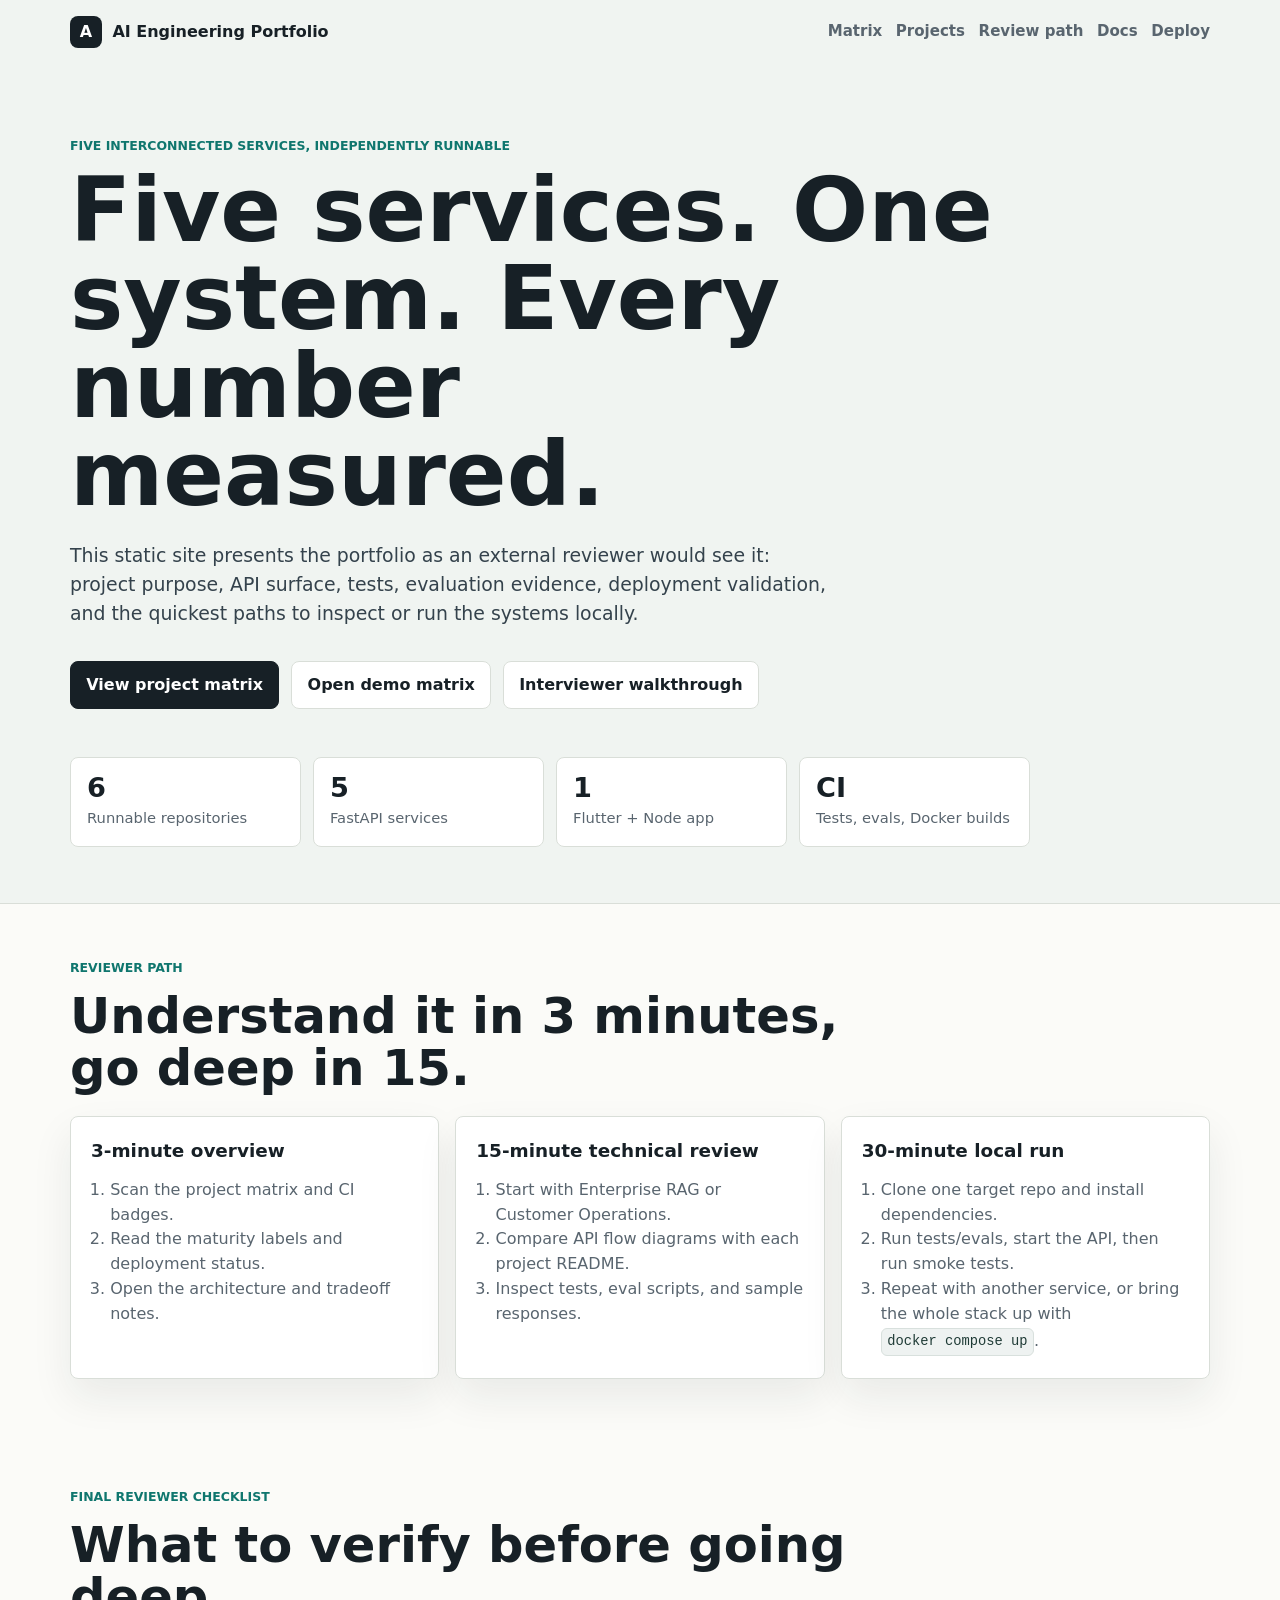
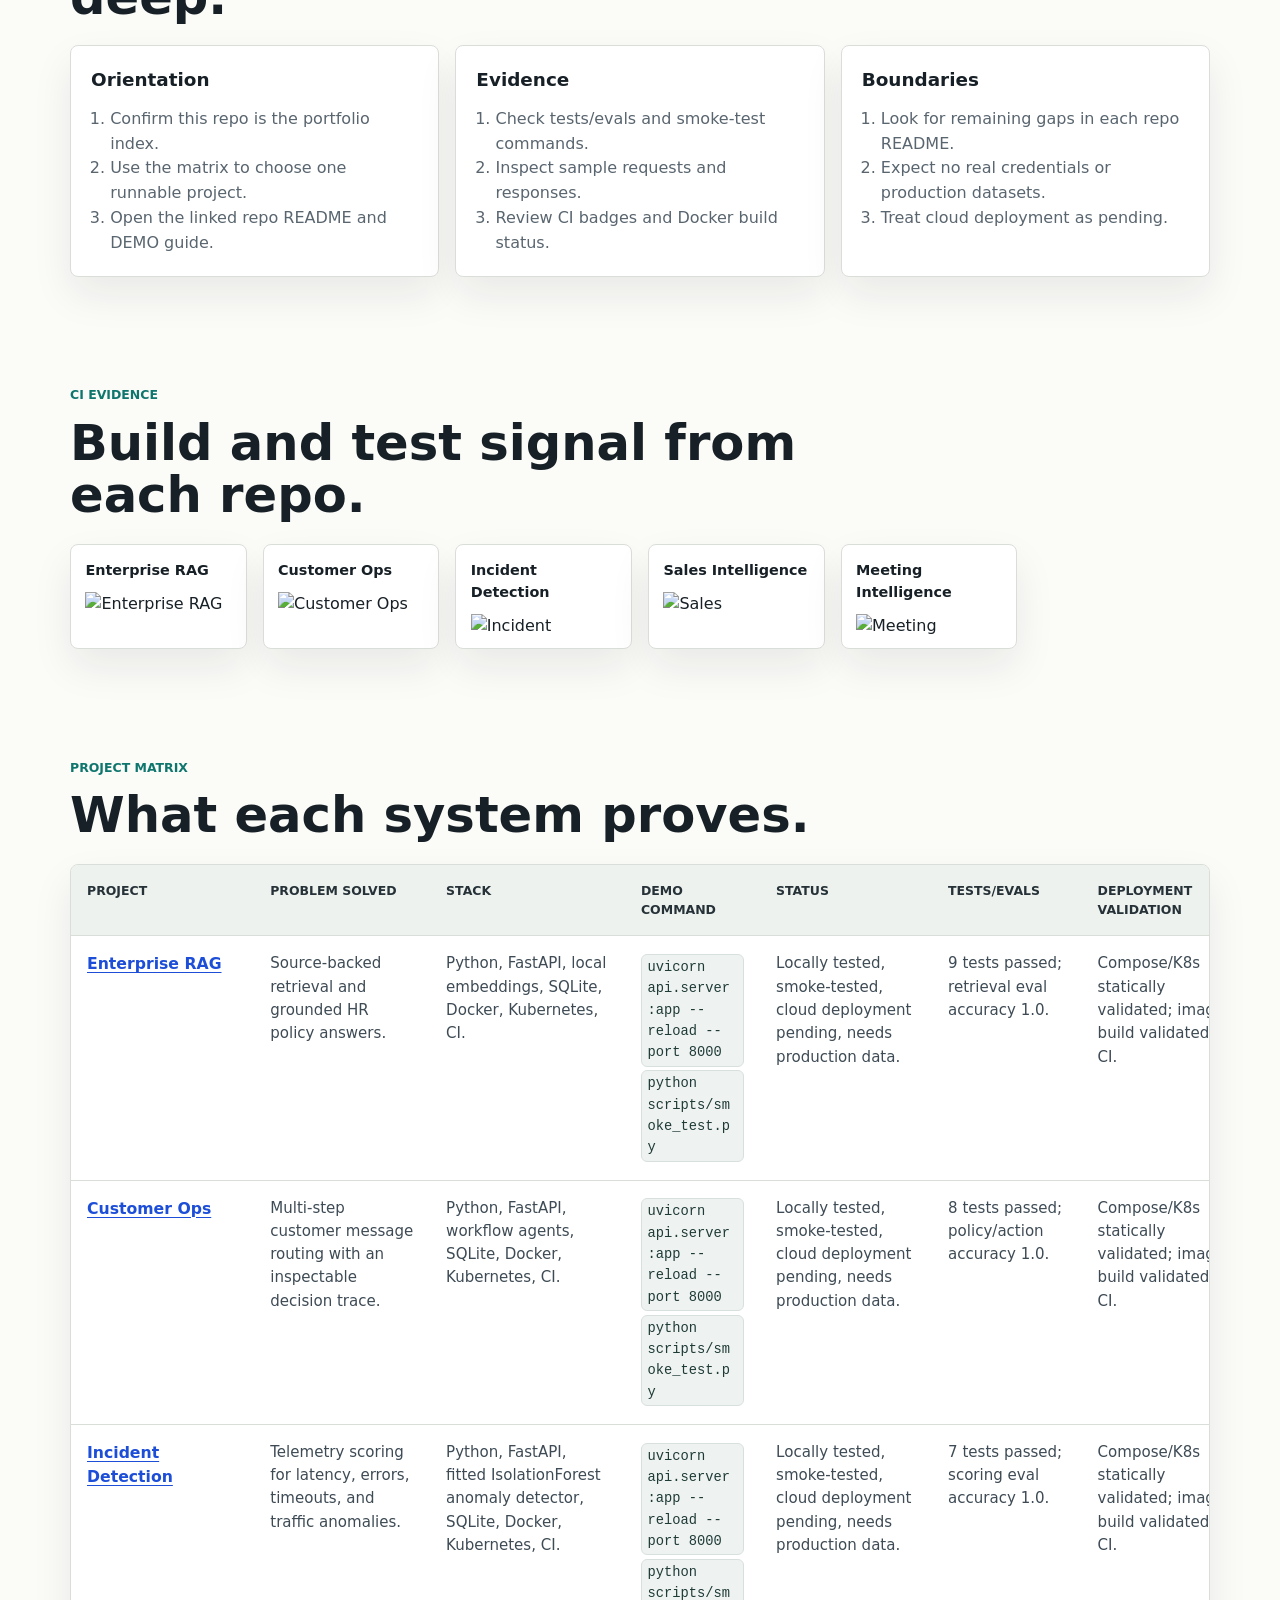
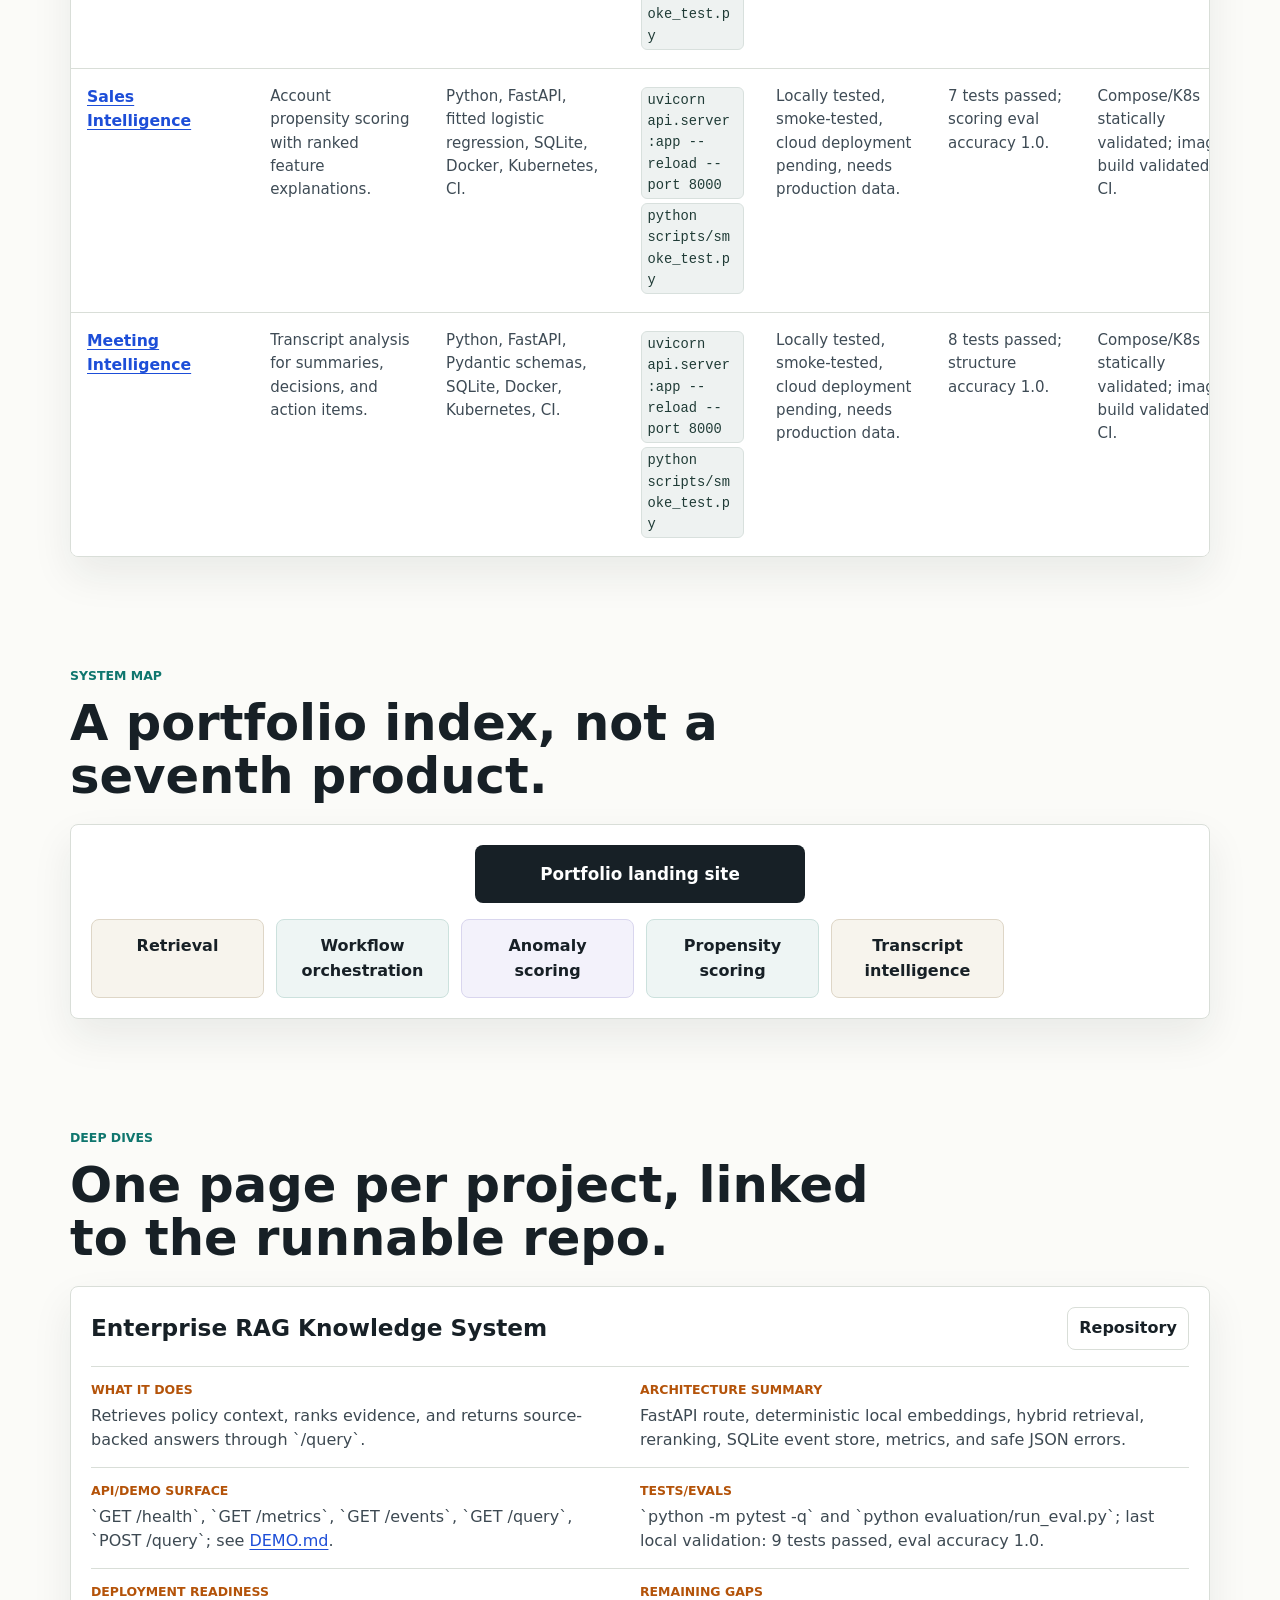
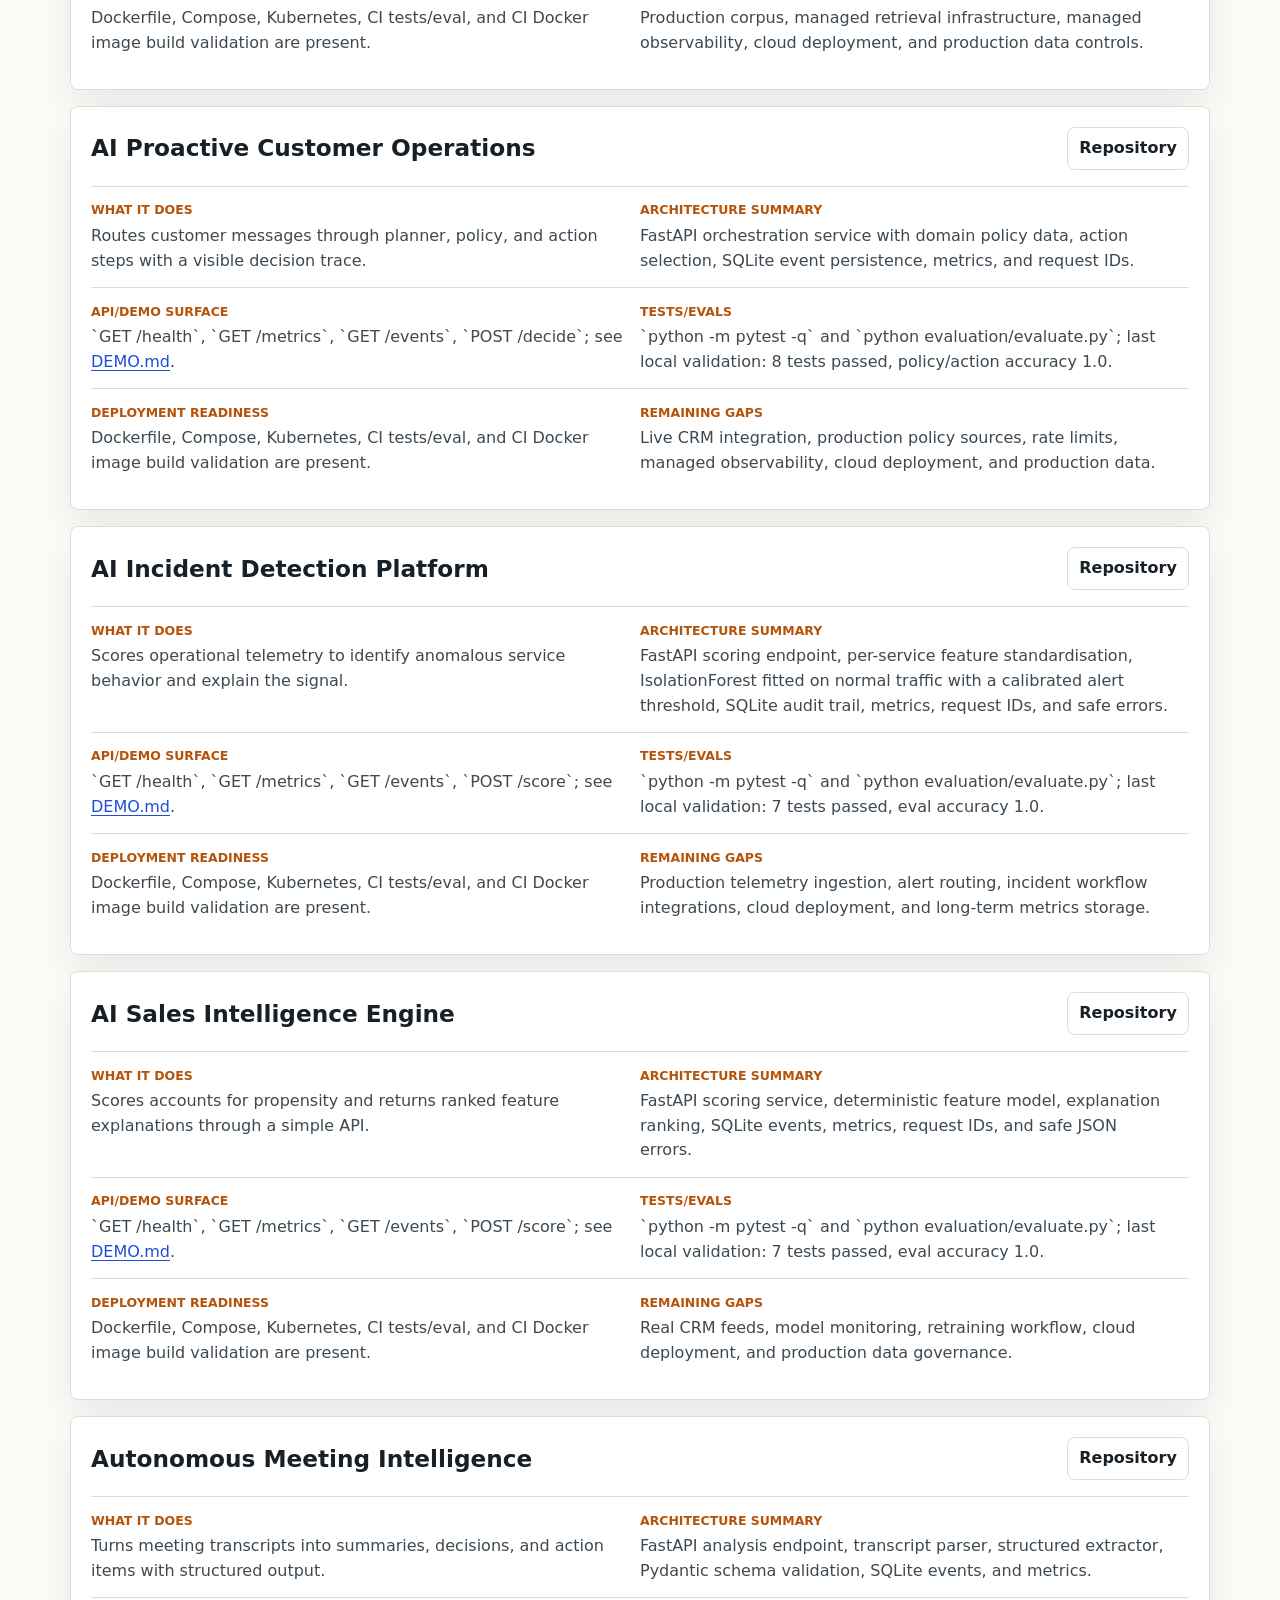
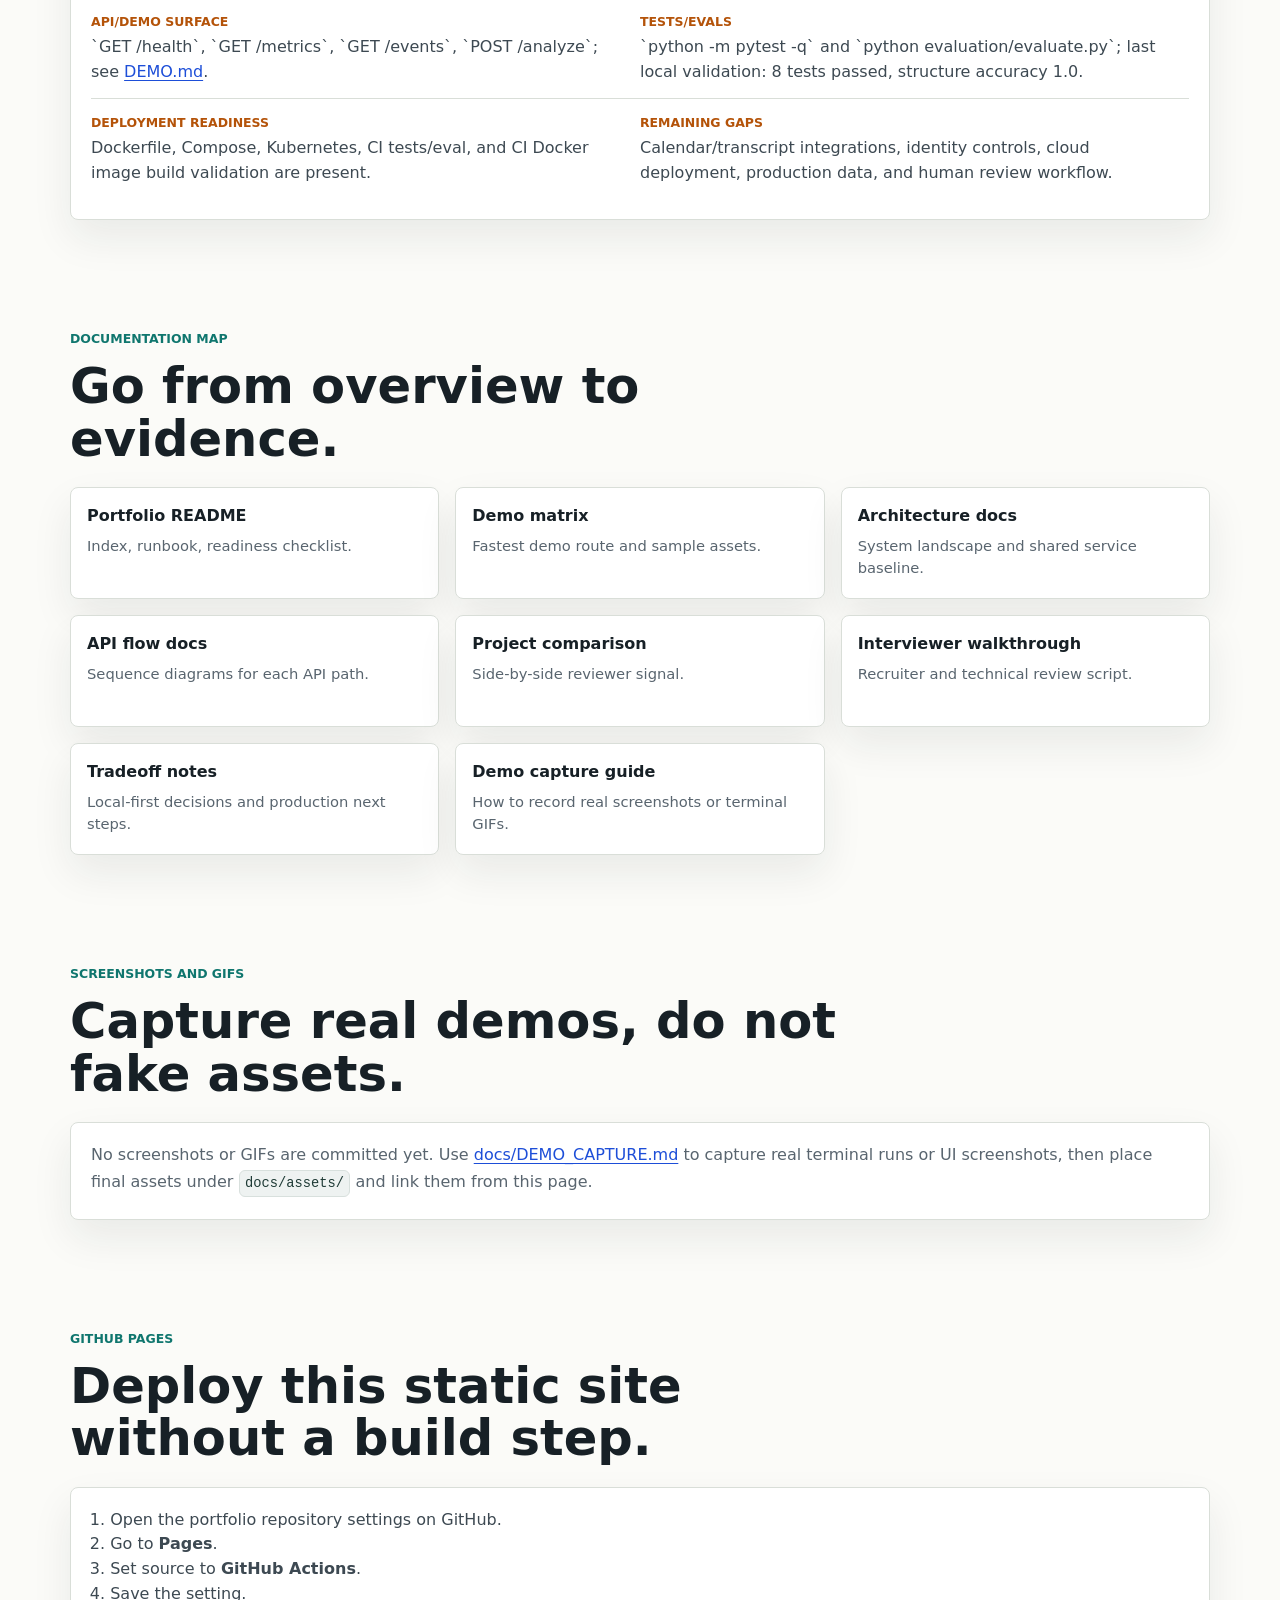
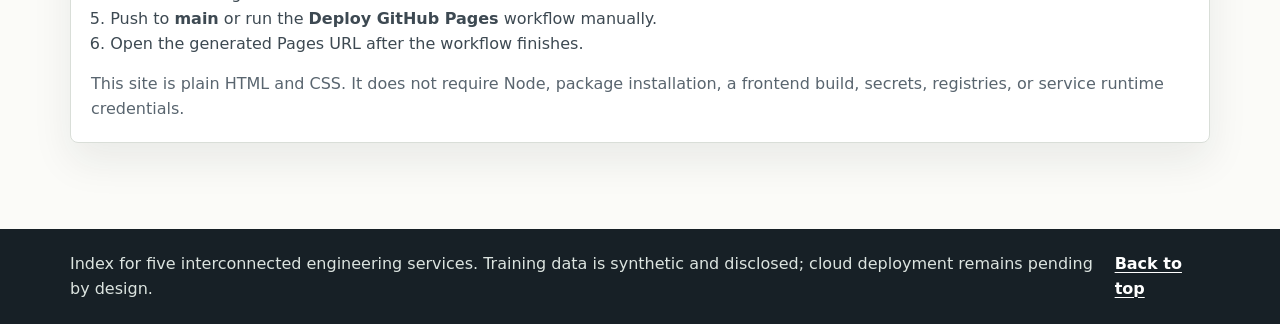
==== commit 8db36f36: "Compose the five services into one system (#2) Five independently runnable services, wired into one " ====
--- a/index.html
+++ b/index.html
@@ -5,7 +5,7 @@
     <meta name="viewport" content="width=device-width, initial-scale=1">
     <meta
       name="description"
-      content="A static reviewer guide for six runnable engineering portfolio projects covering retrieval, workflow orchestration, scoring, incident detection, meeting intelligence, and an HR assistant."
+      content="A reviewer guide for five interconnected engineering services covering retrieval, workflow orchestration, predictive scoring, incident detection, and meeting intelligence."
     >
     <title>AI Engineering Portfolio</title>
     <link rel="stylesheet" href="styles.css">
@@ -27,8 +27,8 @@
       </nav>
 
       <section class="hero" aria-labelledby="hero-title">
-        <p class="eyebrow">Public index for six runnable project repositories</p>
-        <h1 id="hero-title">Six applied systems, one fast review path.</h1>
+        <p class="eyebrow">Five interconnected services, independently runnable</p>
+        <h1 id="hero-title">Five services. One system. Every number measured.</h1>
         <p class="hero-copy">
           This static site presents the portfolio as an external reviewer would
           see it: project purpose, API surface, tests, evaluation evidence,
@@ -89,7 +89,7 @@
             <ol>
               <li>Clone one target repo and install dependencies.</li>
               <li>Run tests/evals, start the API, then run smoke tests.</li>
-              <li>Repeat with a scoring service or ADAAS backend.</li>
+              <li>Repeat with another service, or bring the whole stack up with <code>docker compose up</code>.</li>
             </ol>
           </article>
         </div>
@@ -153,10 +153,6 @@
           <a href="https://github.com/Adityansh-Chand/autonomous-meeting-intelligence/actions/workflows/ci.yml">
             <span>Meeting Intelligence</span>
             <img src="https://github.com/Adityansh-Chand/autonomous-meeting-intelligence/actions/workflows/ci.yml/badge.svg" alt="Meeting Intelligence CI status">
-          </a>
-          <a href="https://github.com/Adityansh-Chand/ADAAS/actions/workflows/ci.yml">
-            <span>ADAAS</span>
-            <img src="https://github.com/Adityansh-Chand/ADAAS/actions/workflows/ci.yml/badge.svg" alt="ADAAS CI status">
           </a>
         </div>
       </section>
@@ -234,17 +230,6 @@
                 <td>Locally tested, smoke-tested, cloud deployment pending, needs production data.</td>
                 <td>8 tests passed; structure accuracy 1.0.</td>
                 <td>Compose/K8s statically validated; image build validated in CI.</td>
-              </tr>
-              <tr>
-                <th scope="row">
-                  <a href="https://github.com/Adityansh-Chand/ADAAS">ADAAS</a>
-                </th>
-                <td>HR assistant application with leave workflows and policy chat.</td>
-                <td>Flutter, Dart, Node, Express, optional MongoDB, Docker, Kubernetes, CI.</td>
-                <td><code>cd hr-backend &amp;&amp; npm start</code><br><code>npm run smoke</code> in a second terminal</td>
-                <td>Locally tested, smoke-tested, cloud deployment pending, needs production data.</td>
-                <td>10 backend tests passed; Flutter analyze clean; 17 Flutter tests passed.</td>
-                <td>Backend Compose/K8s statically validated; backend image build validated in CI.</td>
               </tr>
             </tbody>
           </table>
@@ -264,7 +249,6 @@
             <a href="#incident">Anomaly scoring</a>
             <a href="#sales">Propensity scoring</a>
             <a href="#meeting">Transcript intelligence</a>
-            <a href="#adaas">Full-stack HR assistant</a>
           </div>
         </div>
       </section>
@@ -347,21 +331,6 @@
             <div><dt>Tests/evals</dt><dd>`python -m pytest -q` and `python evaluation/evaluate.py`; last local validation: 8 tests passed, structure accuracy 1.0.</dd></div>
             <div><dt>Deployment readiness</dt><dd>Dockerfile, Compose, Kubernetes, CI tests/eval, and CI Docker image build validation are present.</dd></div>
             <div><dt>Remaining gaps</dt><dd>Calendar/transcript integrations, identity controls, cloud deployment, production data, and human review workflow.</dd></div>
-          </dl>
-        </article>
-
-        <article class="project-detail" id="adaas">
-          <div class="project-title-row">
-            <h3>ADAAS HR Assistant</h3>
-            <a href="https://github.com/Adityansh-Chand/ADAAS">Repository</a>
-          </div>
-          <dl>
-            <div><dt>What it does</dt><dd>Combines a Flutter HR assistant with a Node backend for leave balances, leave applications, and policy chat.</dd></div>
-            <div><dt>Architecture summary</dt><dd>Flutter UI, intent routing, Express API, optional MongoDB persistence, seeded fallback data, optional provider-backed chat, metrics, and API key support.</dd></div>
-            <div><dt>API/demo surface</dt><dd>`GET /health`, `GET /metrics`, `GET /leave-balance`, `POST /leave-application`, `GET /leave-applications`, `POST /chat`; see <a href="https://github.com/Adityansh-Chand/ADAAS/blob/main/DEMO.md">DEMO.md</a>.</dd></div>
-            <div><dt>Tests/evals</dt><dd>`npm test`, `flutter analyze`, and `flutter test`; last local validation: 10 backend tests, clean analyze, 17 Flutter tests.</dd></div>
-            <div><dt>Deployment readiness</dt><dd>Backend Dockerfile, Compose, Kubernetes, CI backend tests, CI backend image build, and Flutter CI are present.</dd></div>
-            <div><dt>Remaining gaps</dt><dd>Production HR data integration, identity provider, managed MongoDB, cloud deployment, and policy data governance.</dd></div>
           </dl>
         </article>
       </section>
@@ -422,7 +391,7 @@
     </main>
 
     <footer class="site-footer">
-      <p>Portfolio index for six runnable engineering projects. Cloud deployment and production datasets remain pending by design.</p>
+      <p>Index for five interconnected engineering services. Training data is synthetic and disclosed; cloud deployment remains pending by design.</p>
       <a href="#top">Back to top</a>
     </footer>
   </body>
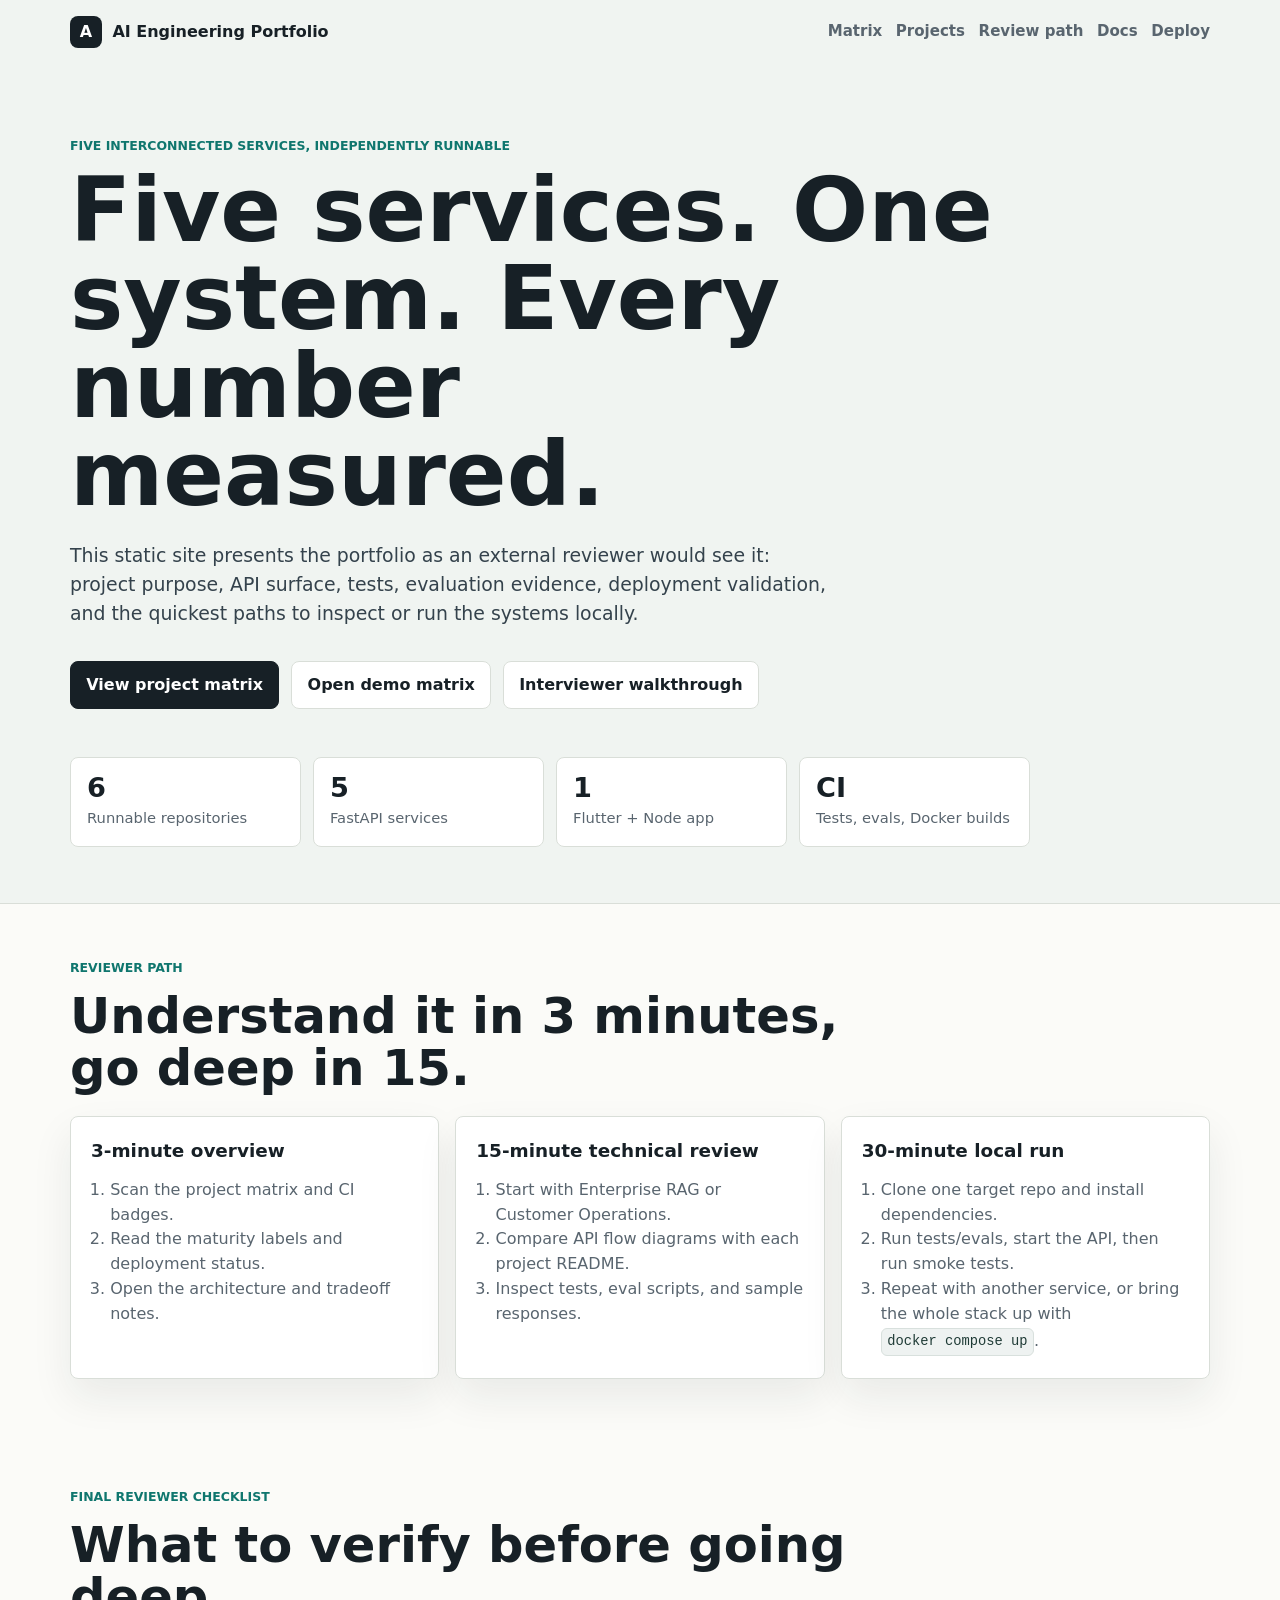
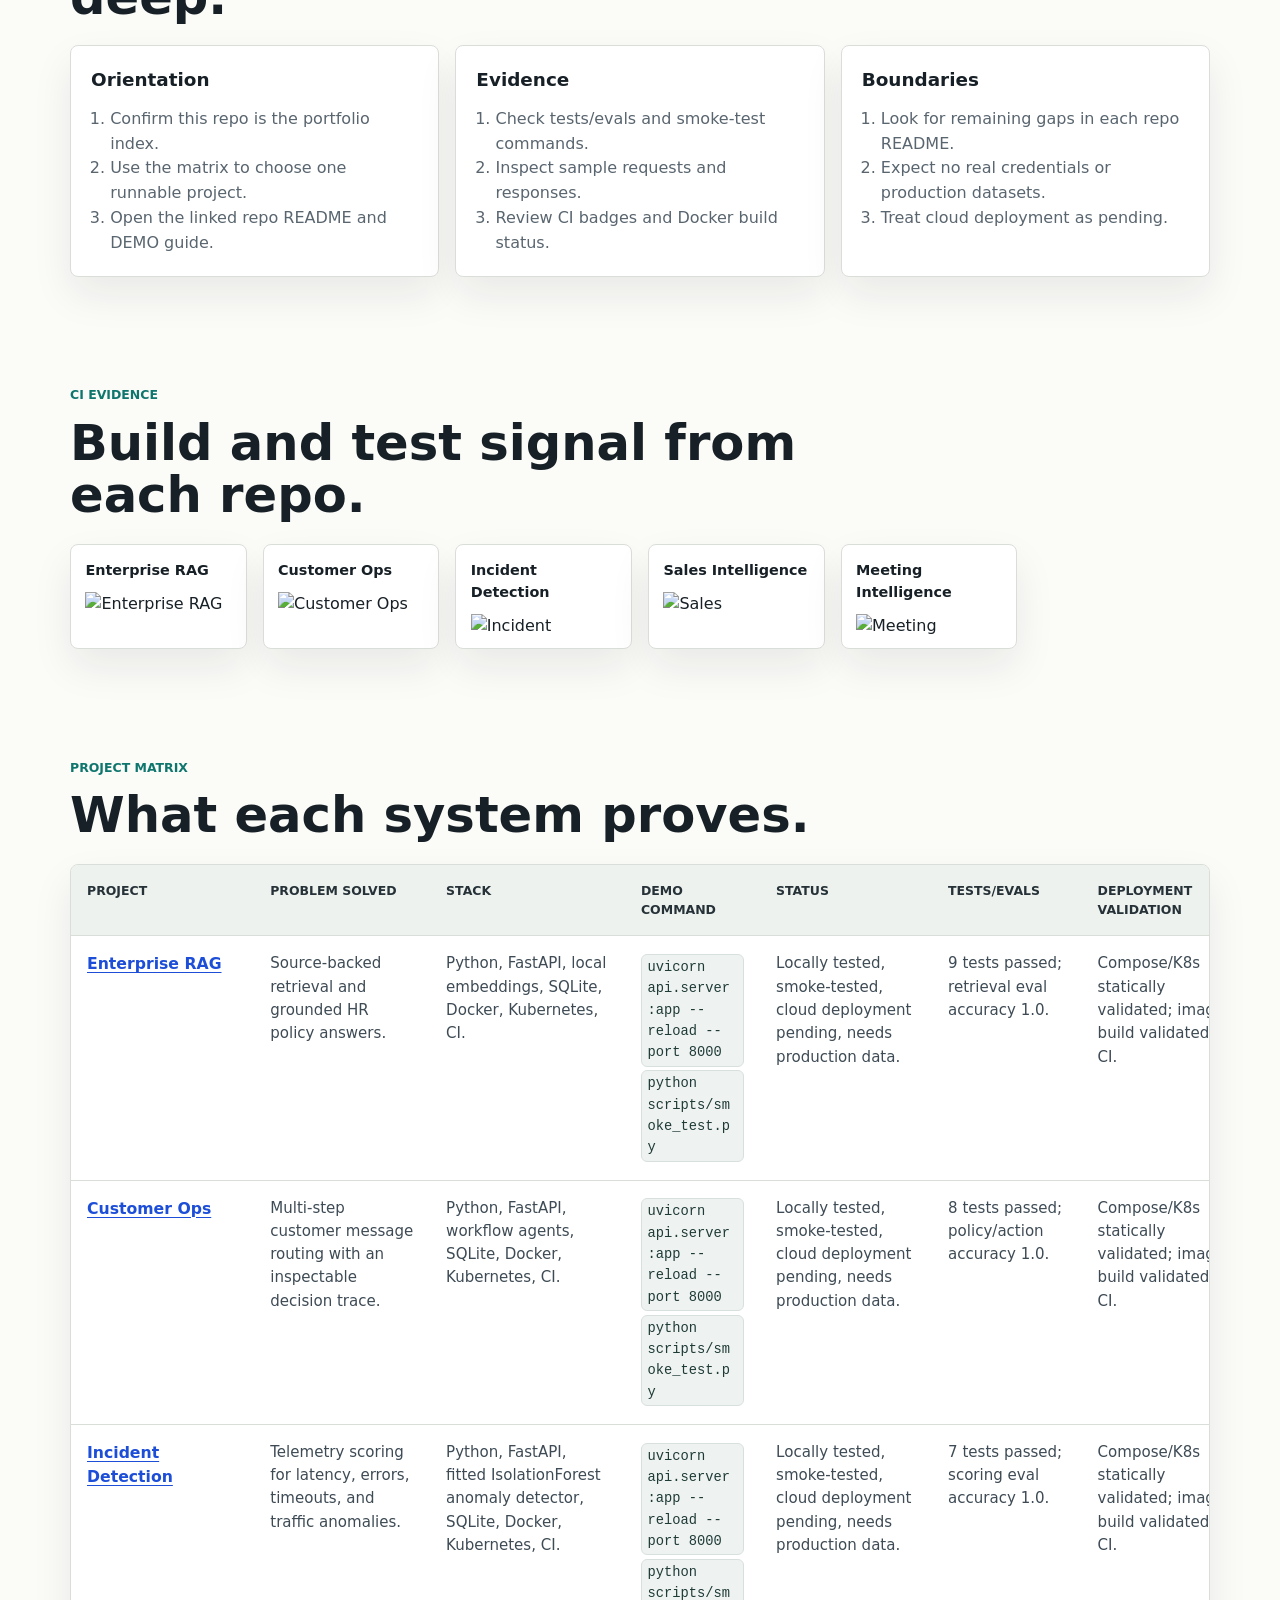
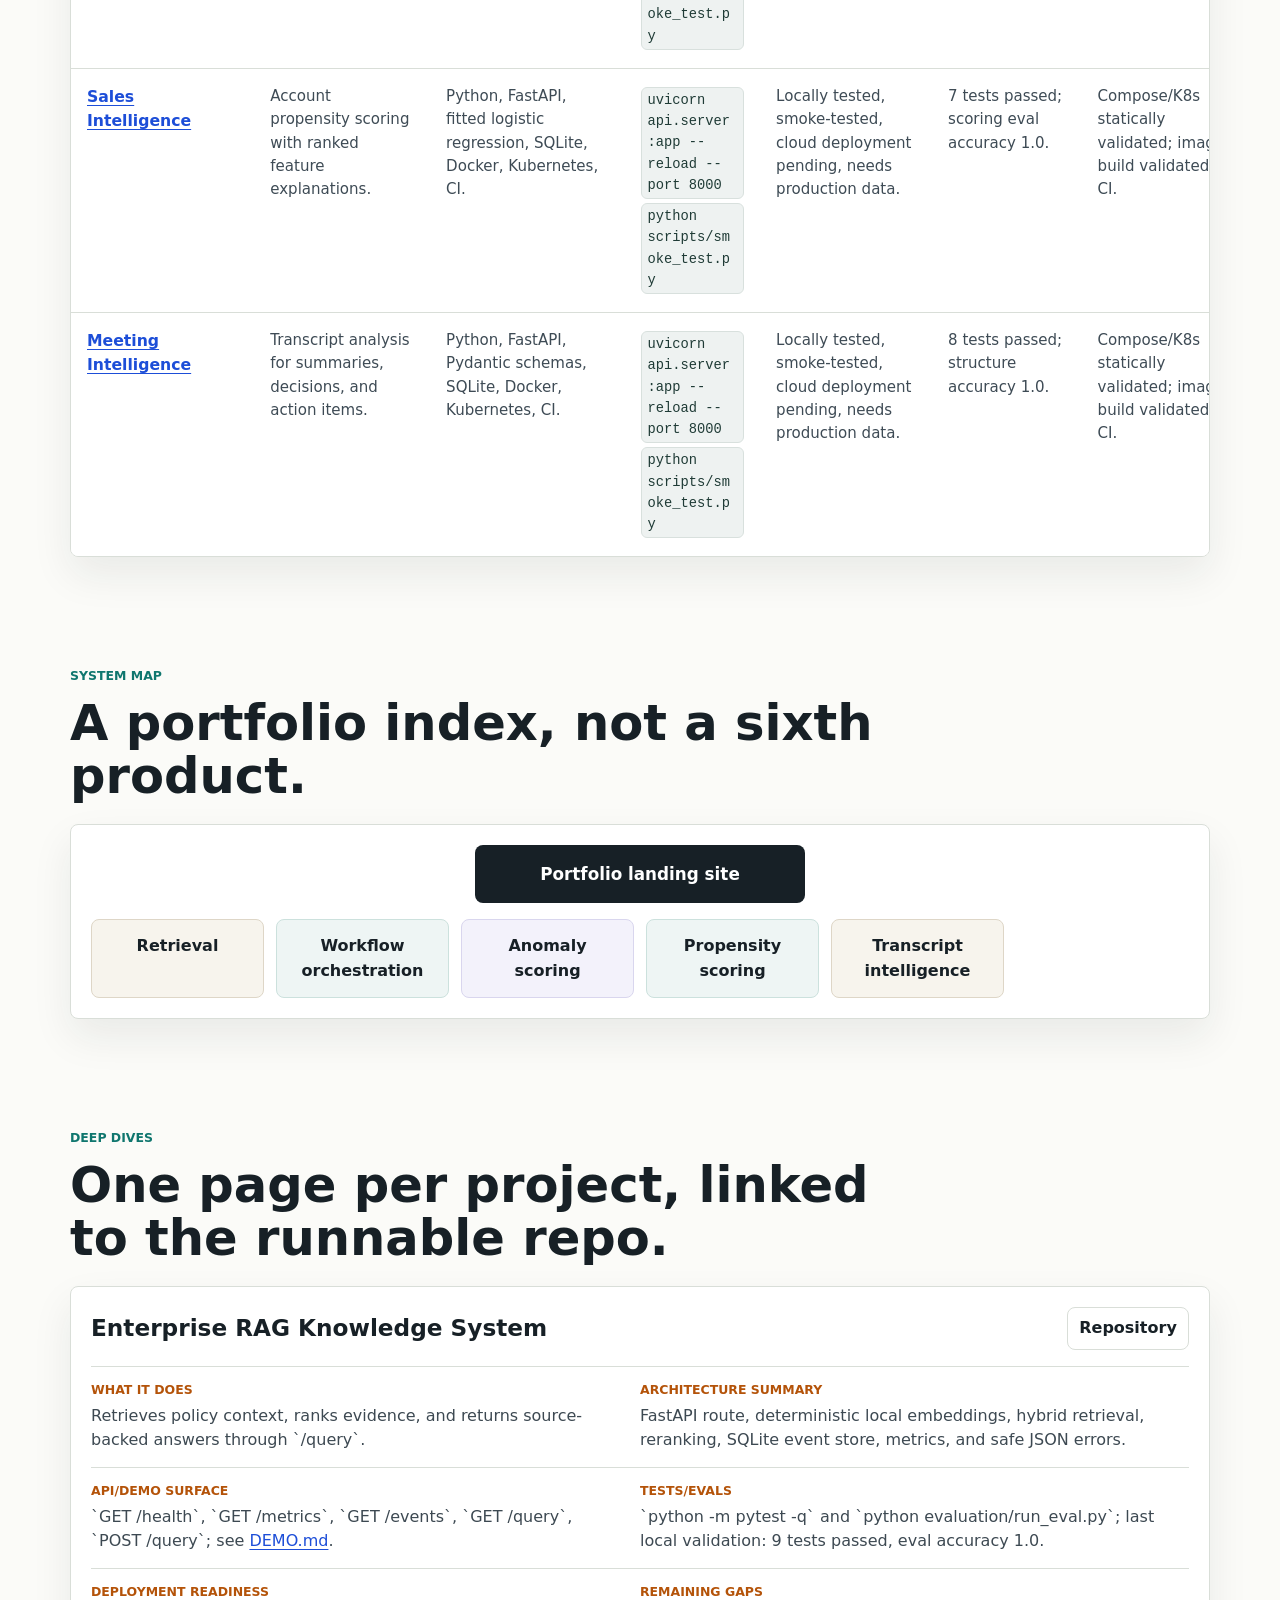
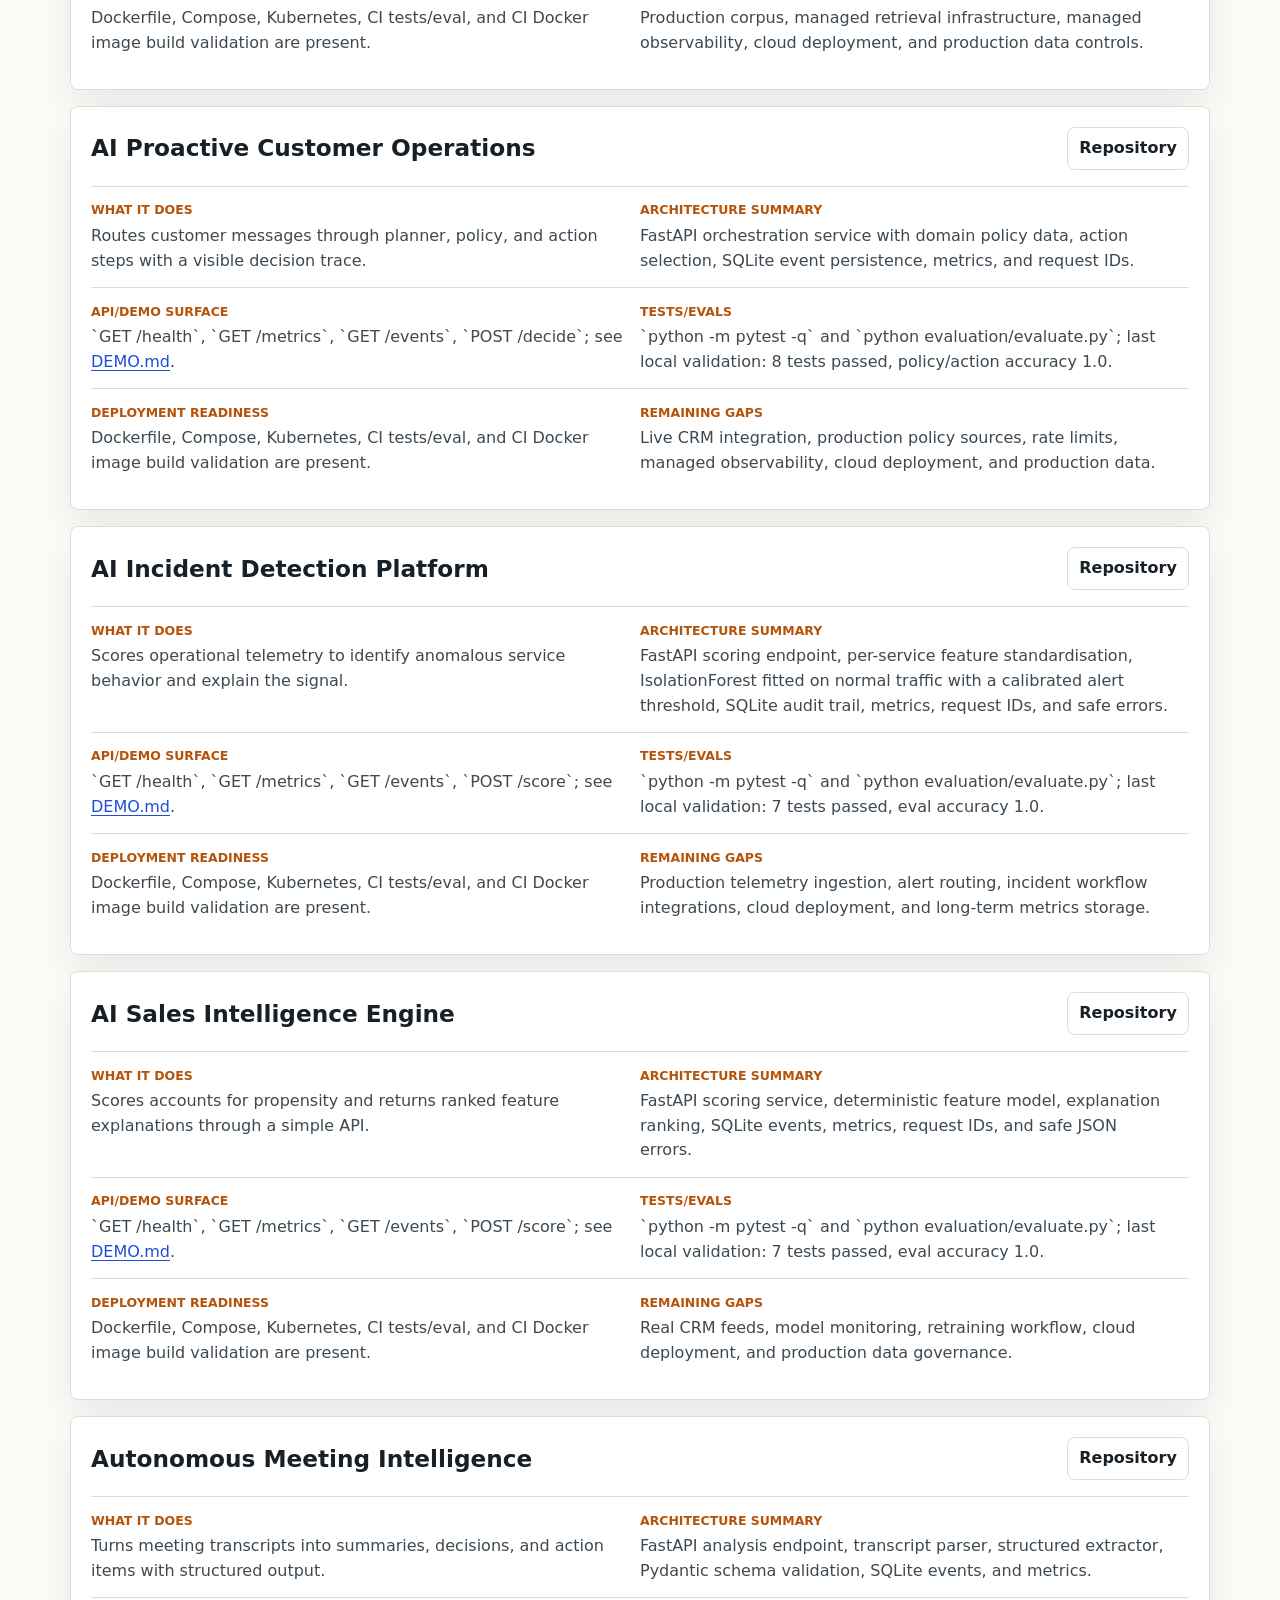
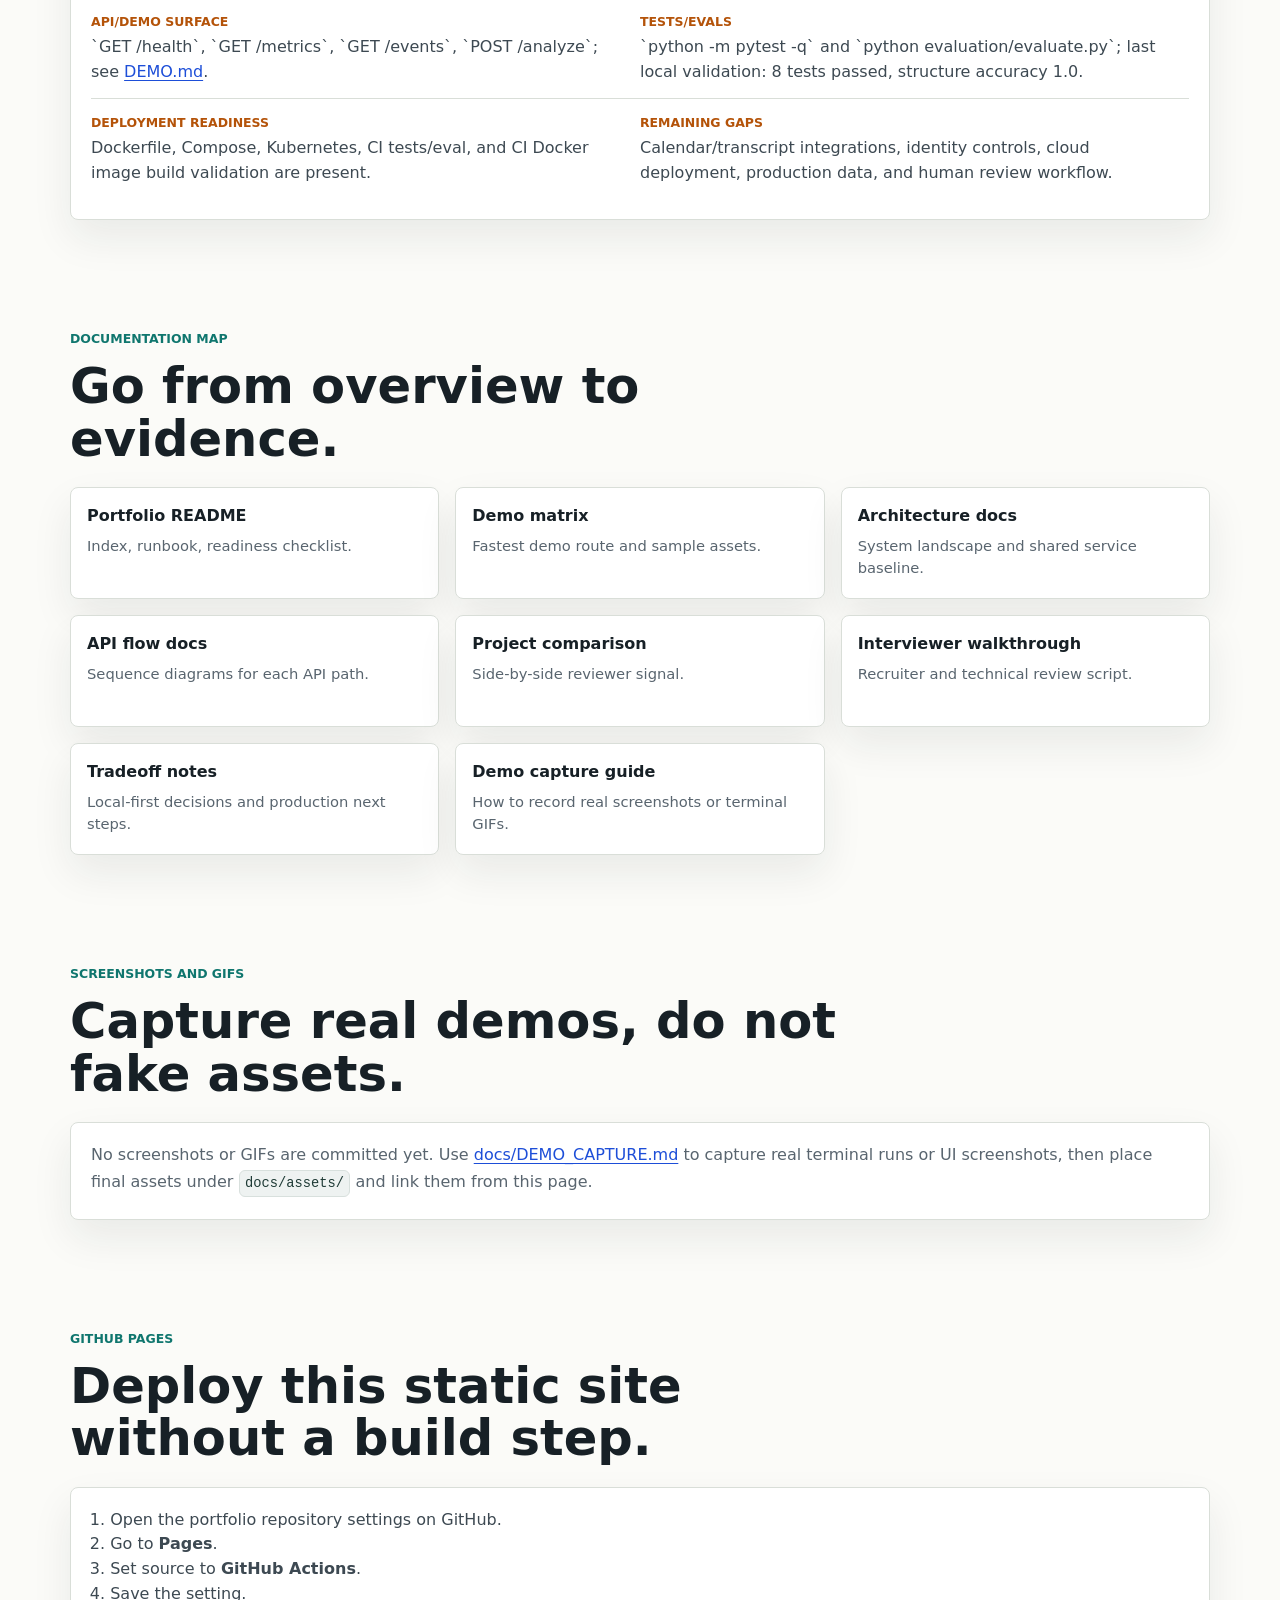
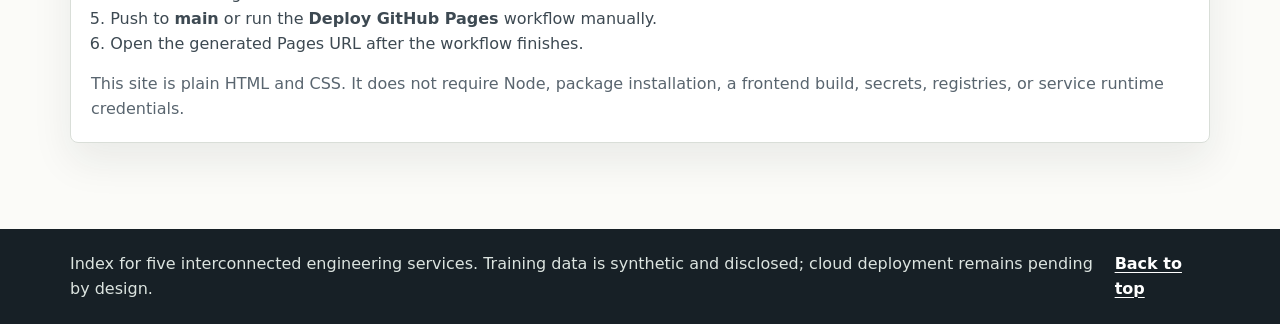
==== commit 91b04613: "Cosmetic changes." ====
--- a/index.html
+++ b/index.html
@@ -239,7 +239,7 @@
       <section class="section" aria-labelledby="map-title">
         <div class="section-heading">
           <p class="eyebrow">System map</p>
-          <h2 id="map-title">A portfolio index, not a seventh product.</h2>
+          <h2 id="map-title">A portfolio index, not a sixth product.</h2>
         </div>
         <div class="topology" aria-label="Portfolio system map">
           <div class="topology-node index-node">Portfolio landing site</div>
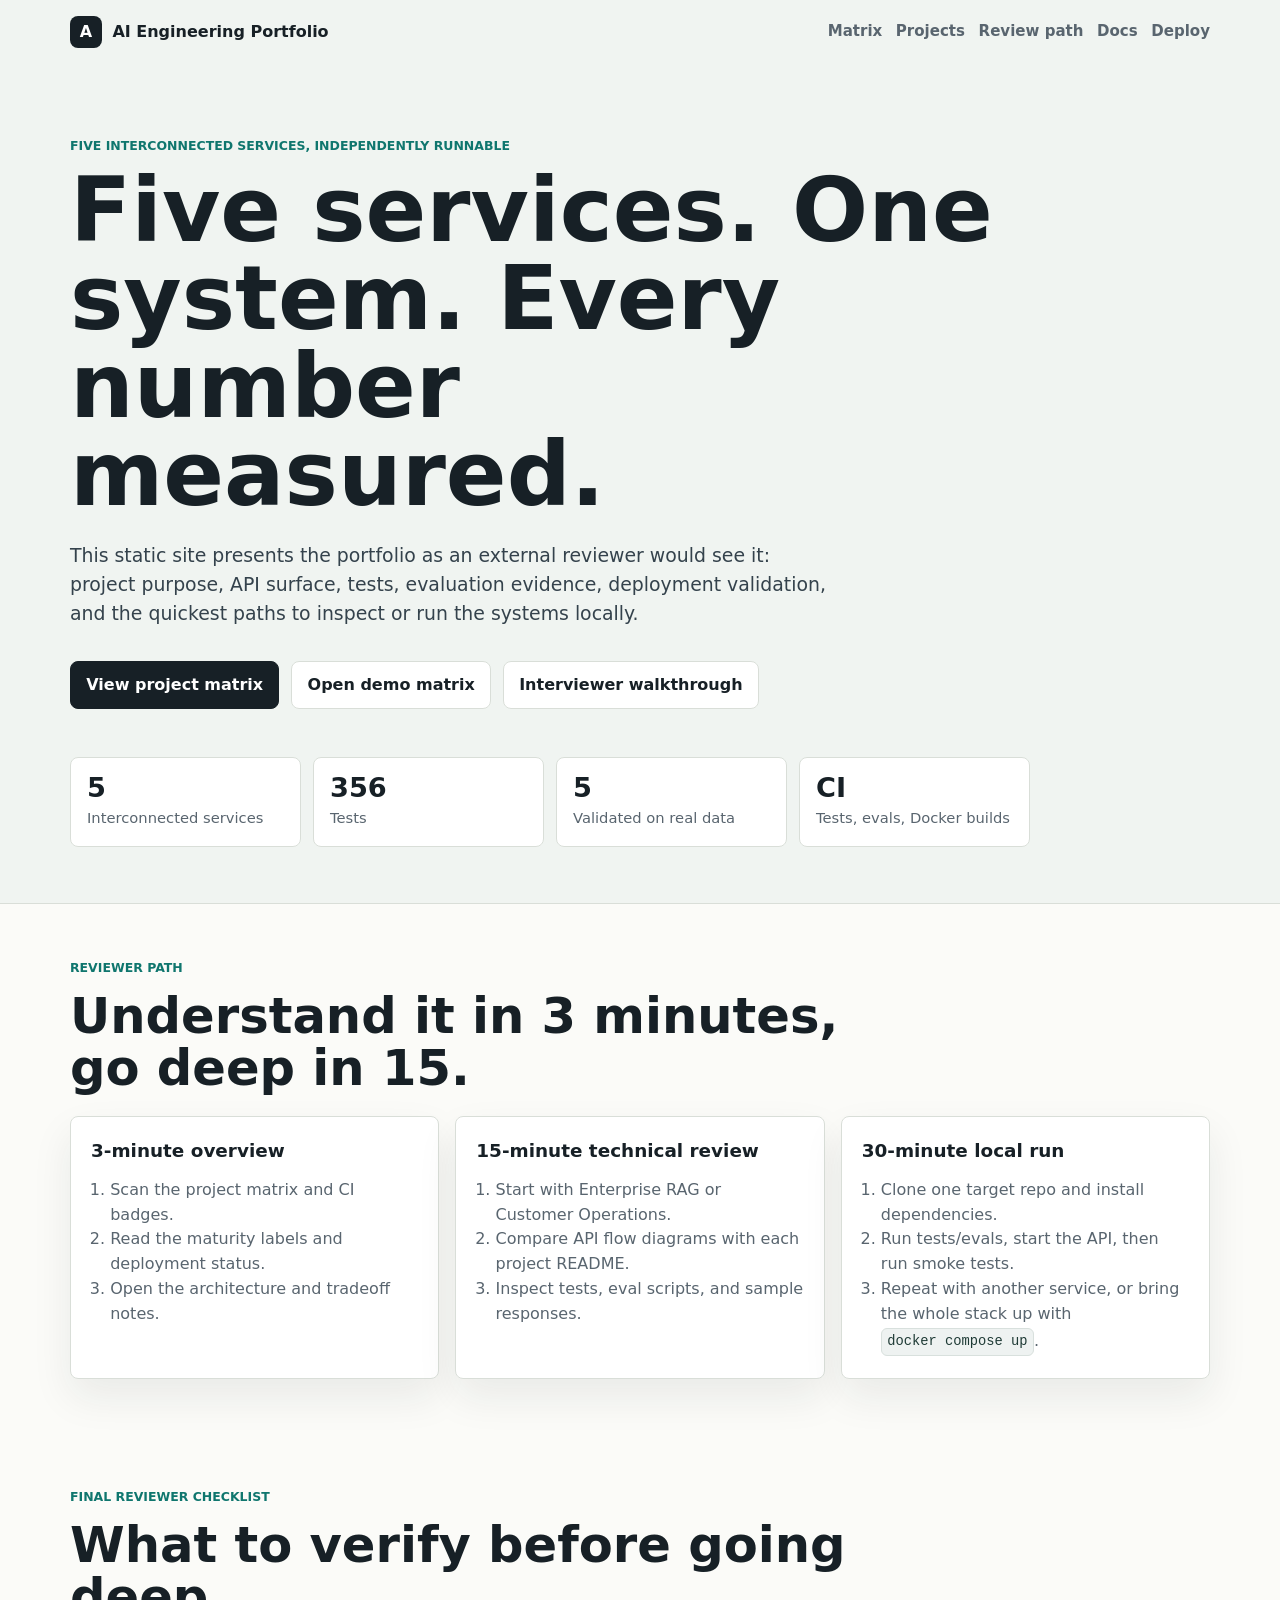
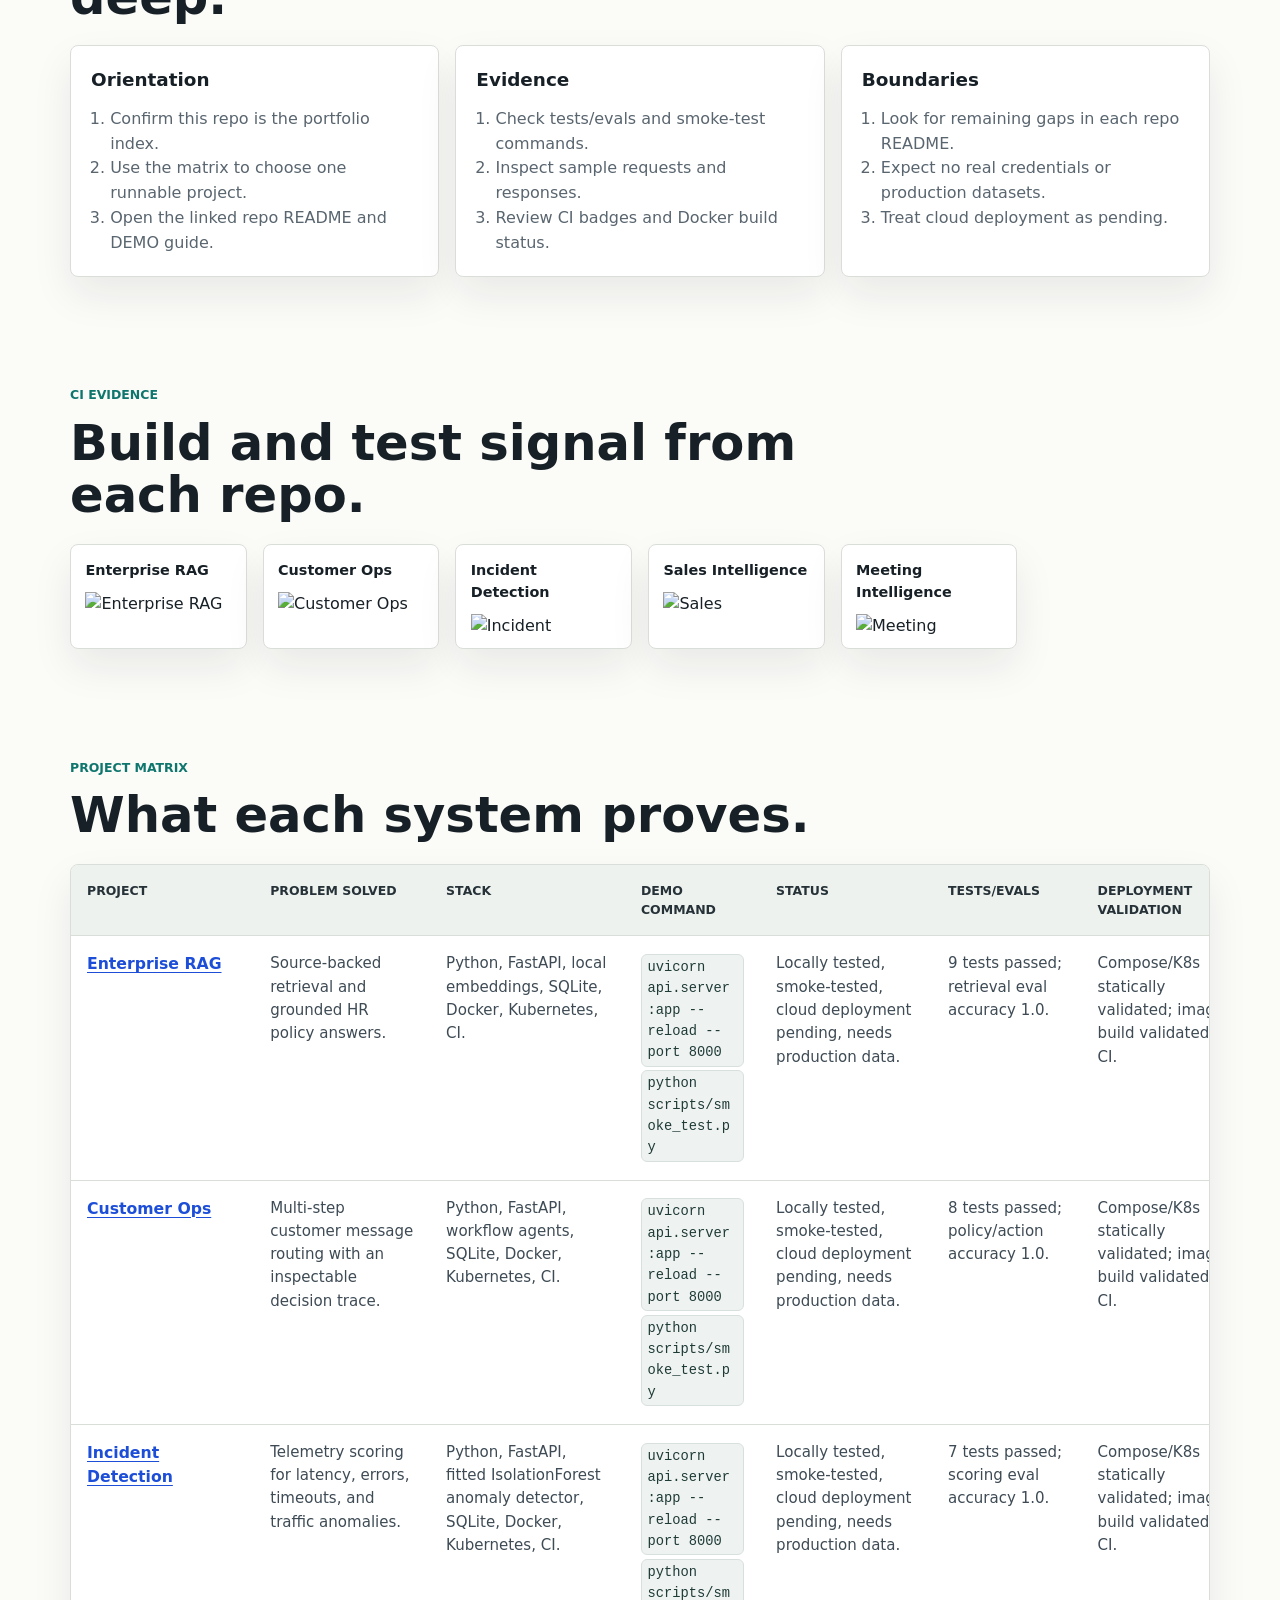
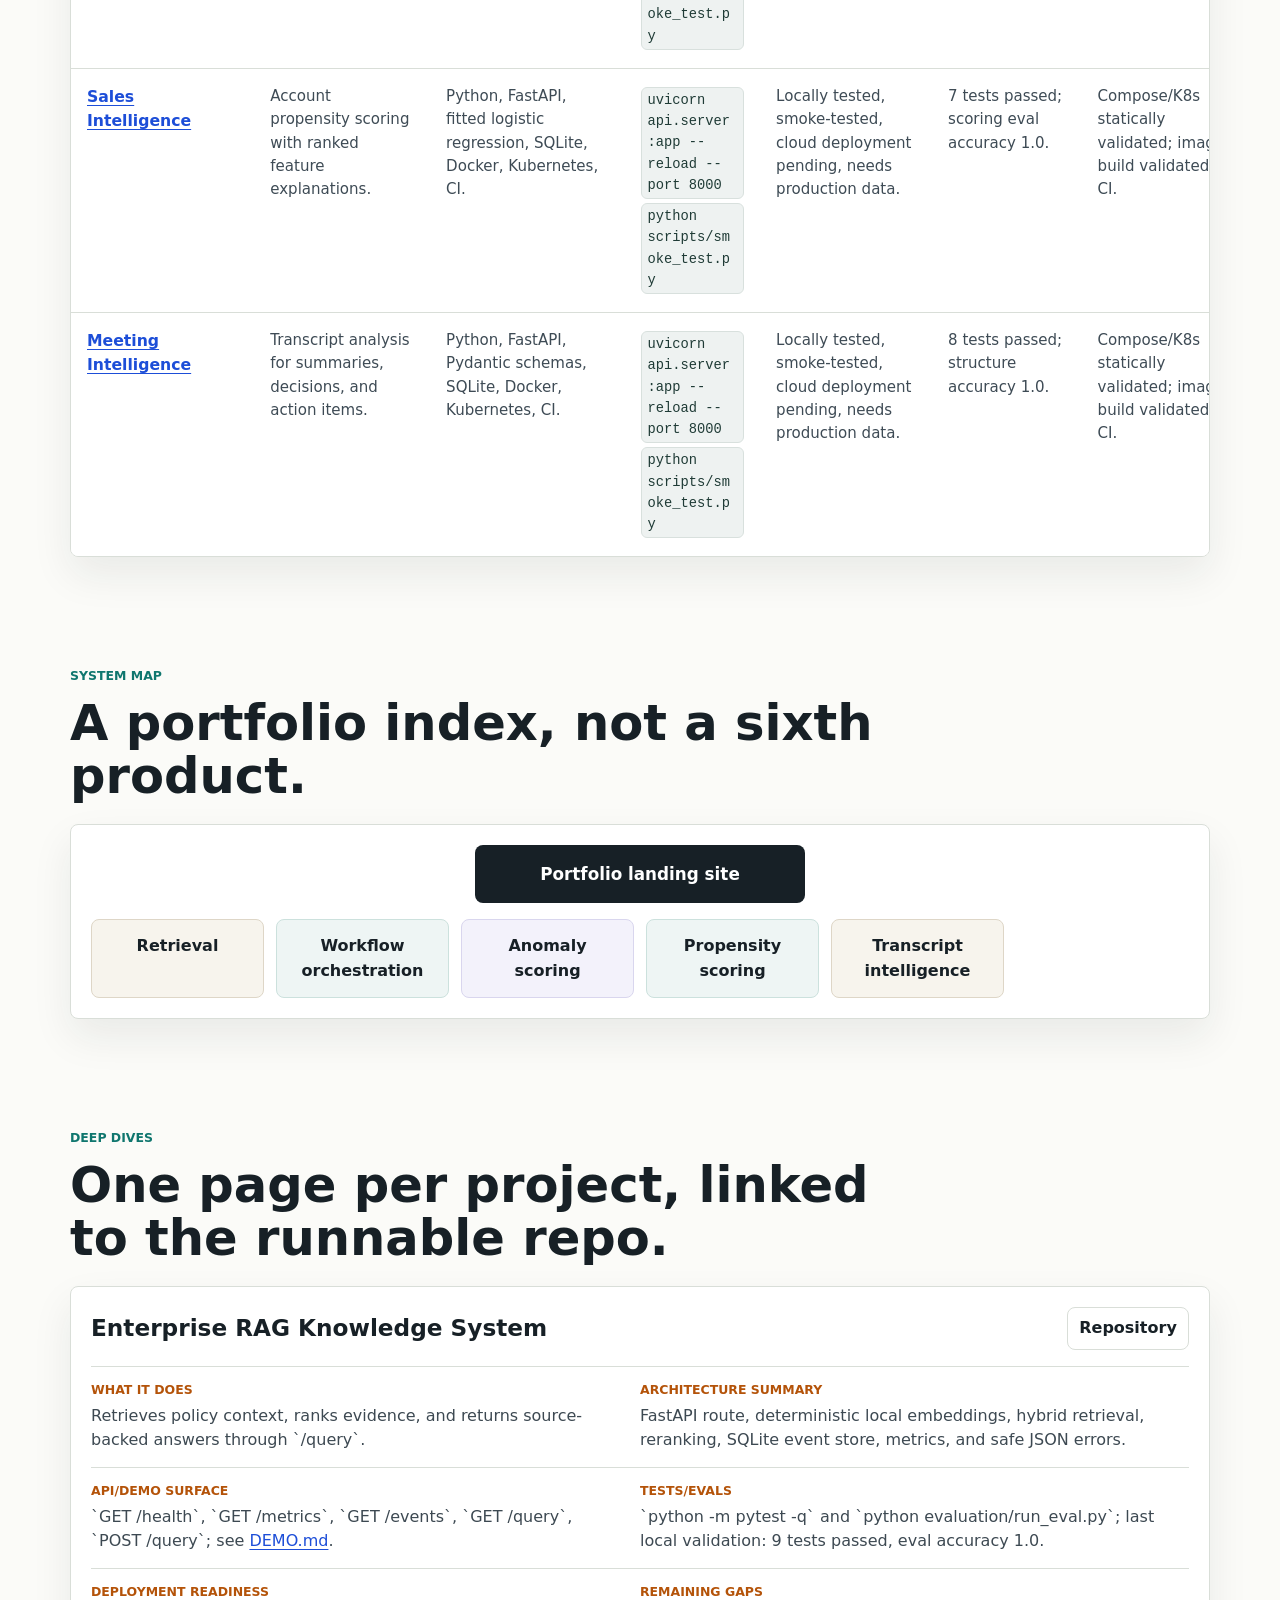
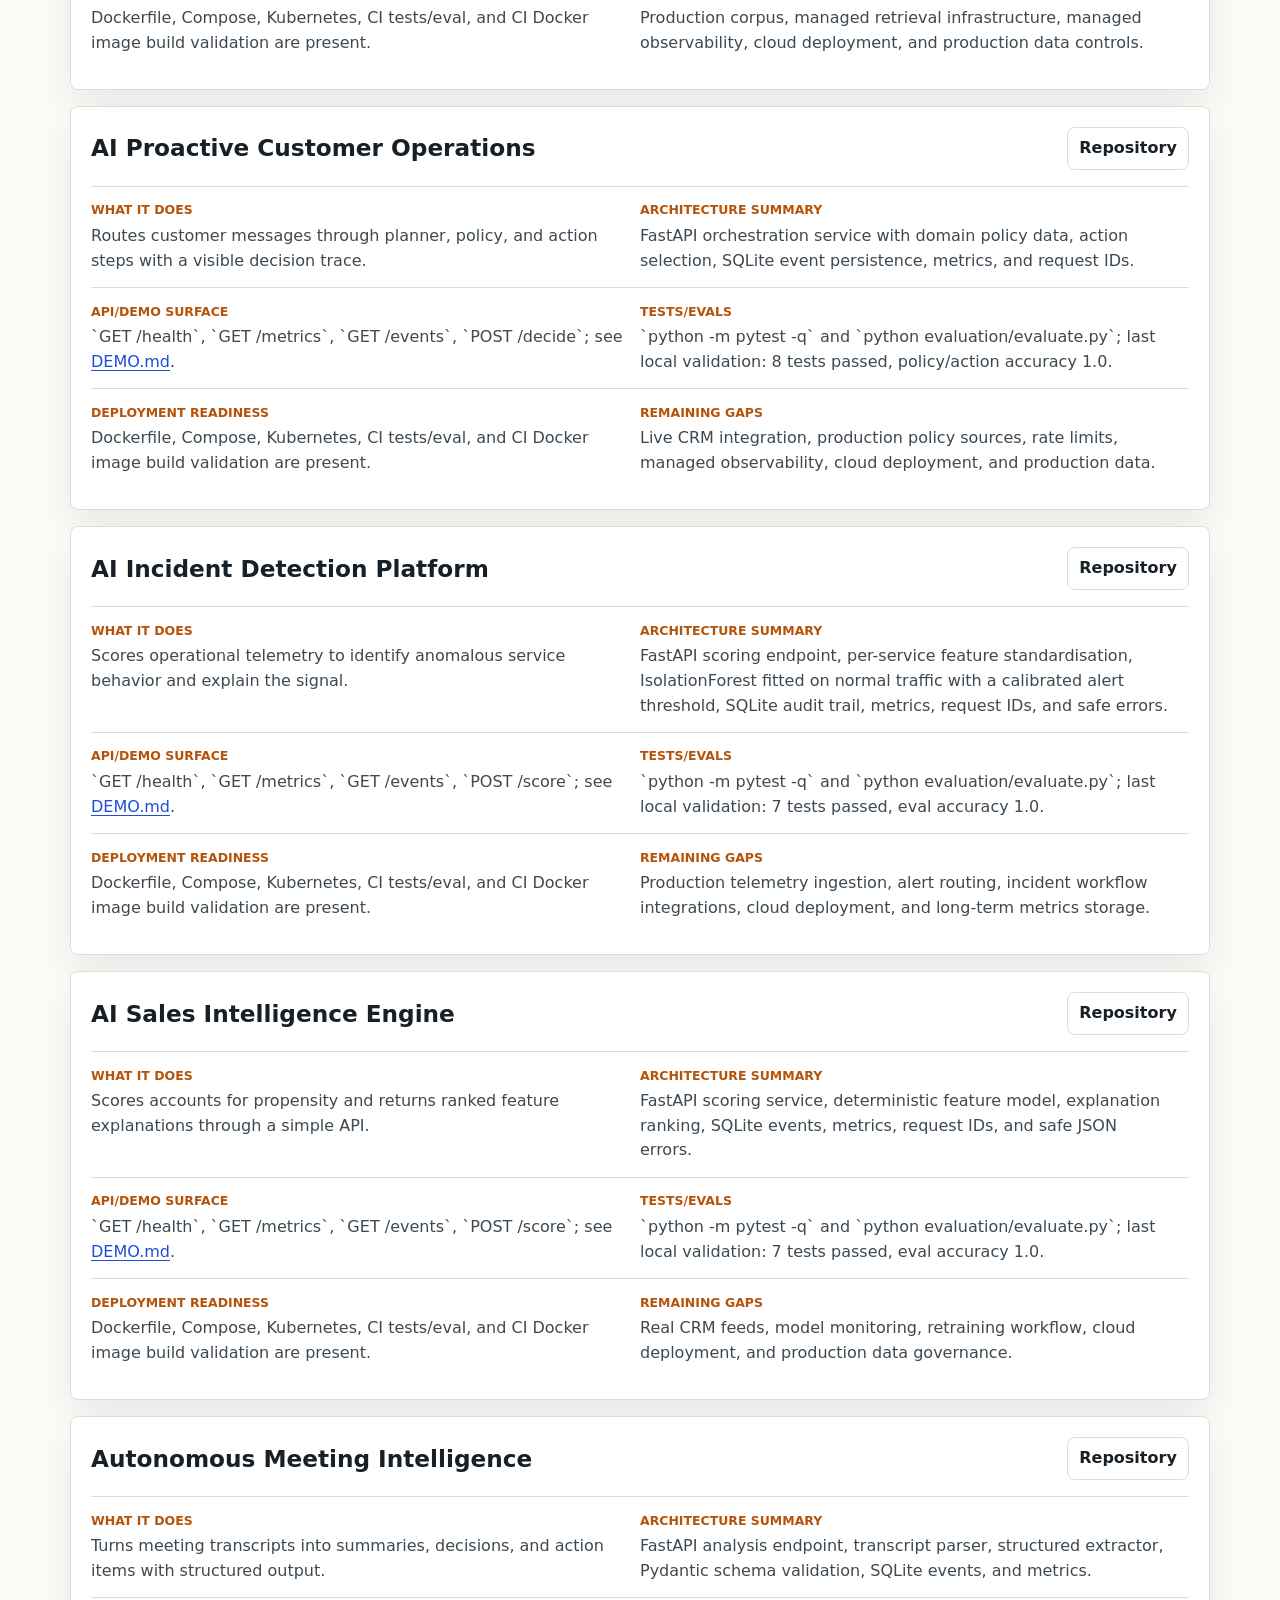
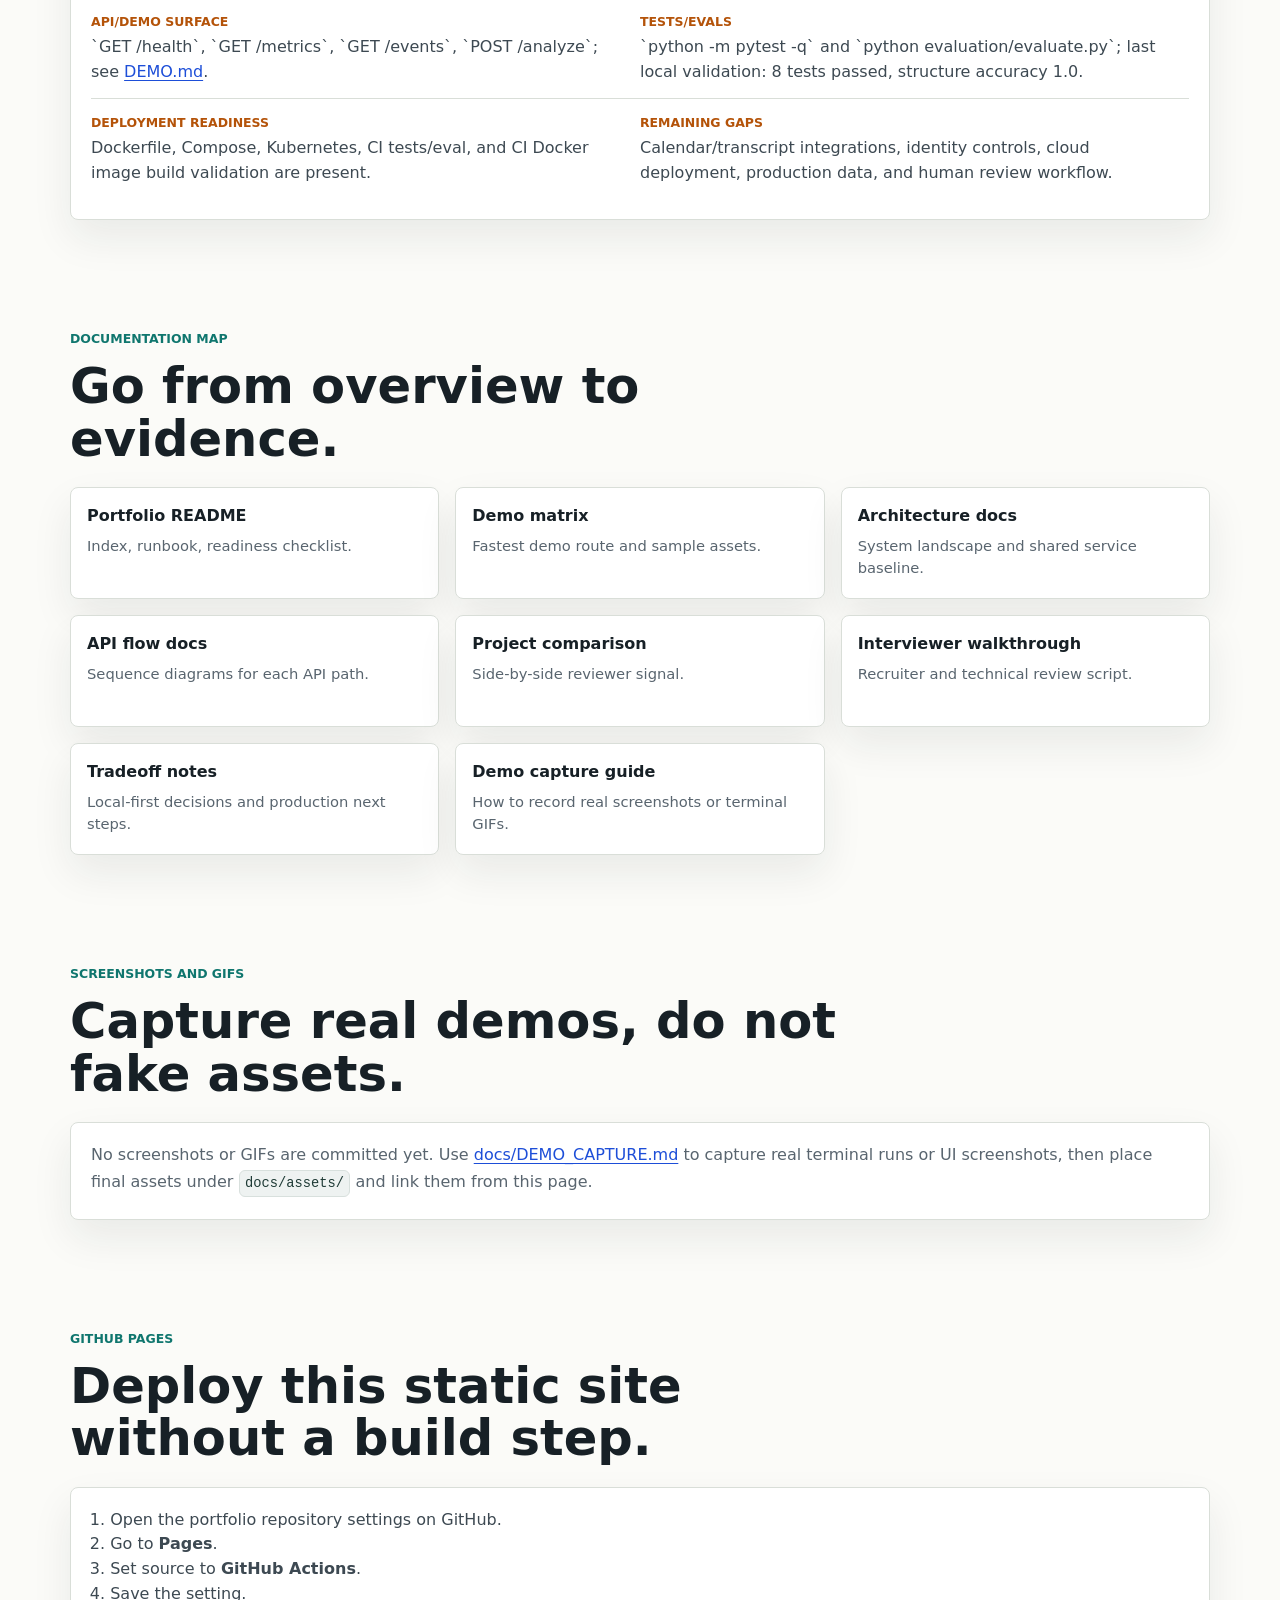
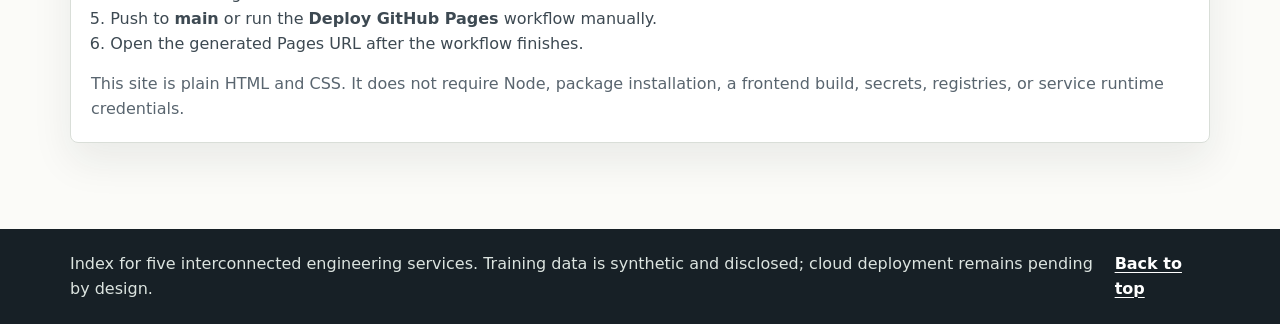
==== commit fdba5490: "Screenshot the landing site, and fix what the screenshot exposed The capture script now renders the " ====
--- a/index.html
+++ b/index.html
@@ -42,16 +42,16 @@
         </div>
         <dl class="signal-strip" aria-label="Portfolio highlights">
           <div>
-            <dt>6</dt>
-            <dd>Runnable repositories</dd>
+            <dt>5</dt>
+            <dd>Interconnected services</dd>
+          </div>
+          <div>
+            <dt>356</dt>
+            <dd>Tests</dd>
           </div>
           <div>
             <dt>5</dt>
-            <dd>FastAPI services</dd>
-          </div>
-          <div>
-            <dt>1</dt>
-            <dd>Flutter + Node app</dd>
+            <dd>Validated on real data</dd>
           </div>
           <div>
             <dt>CI</dt>
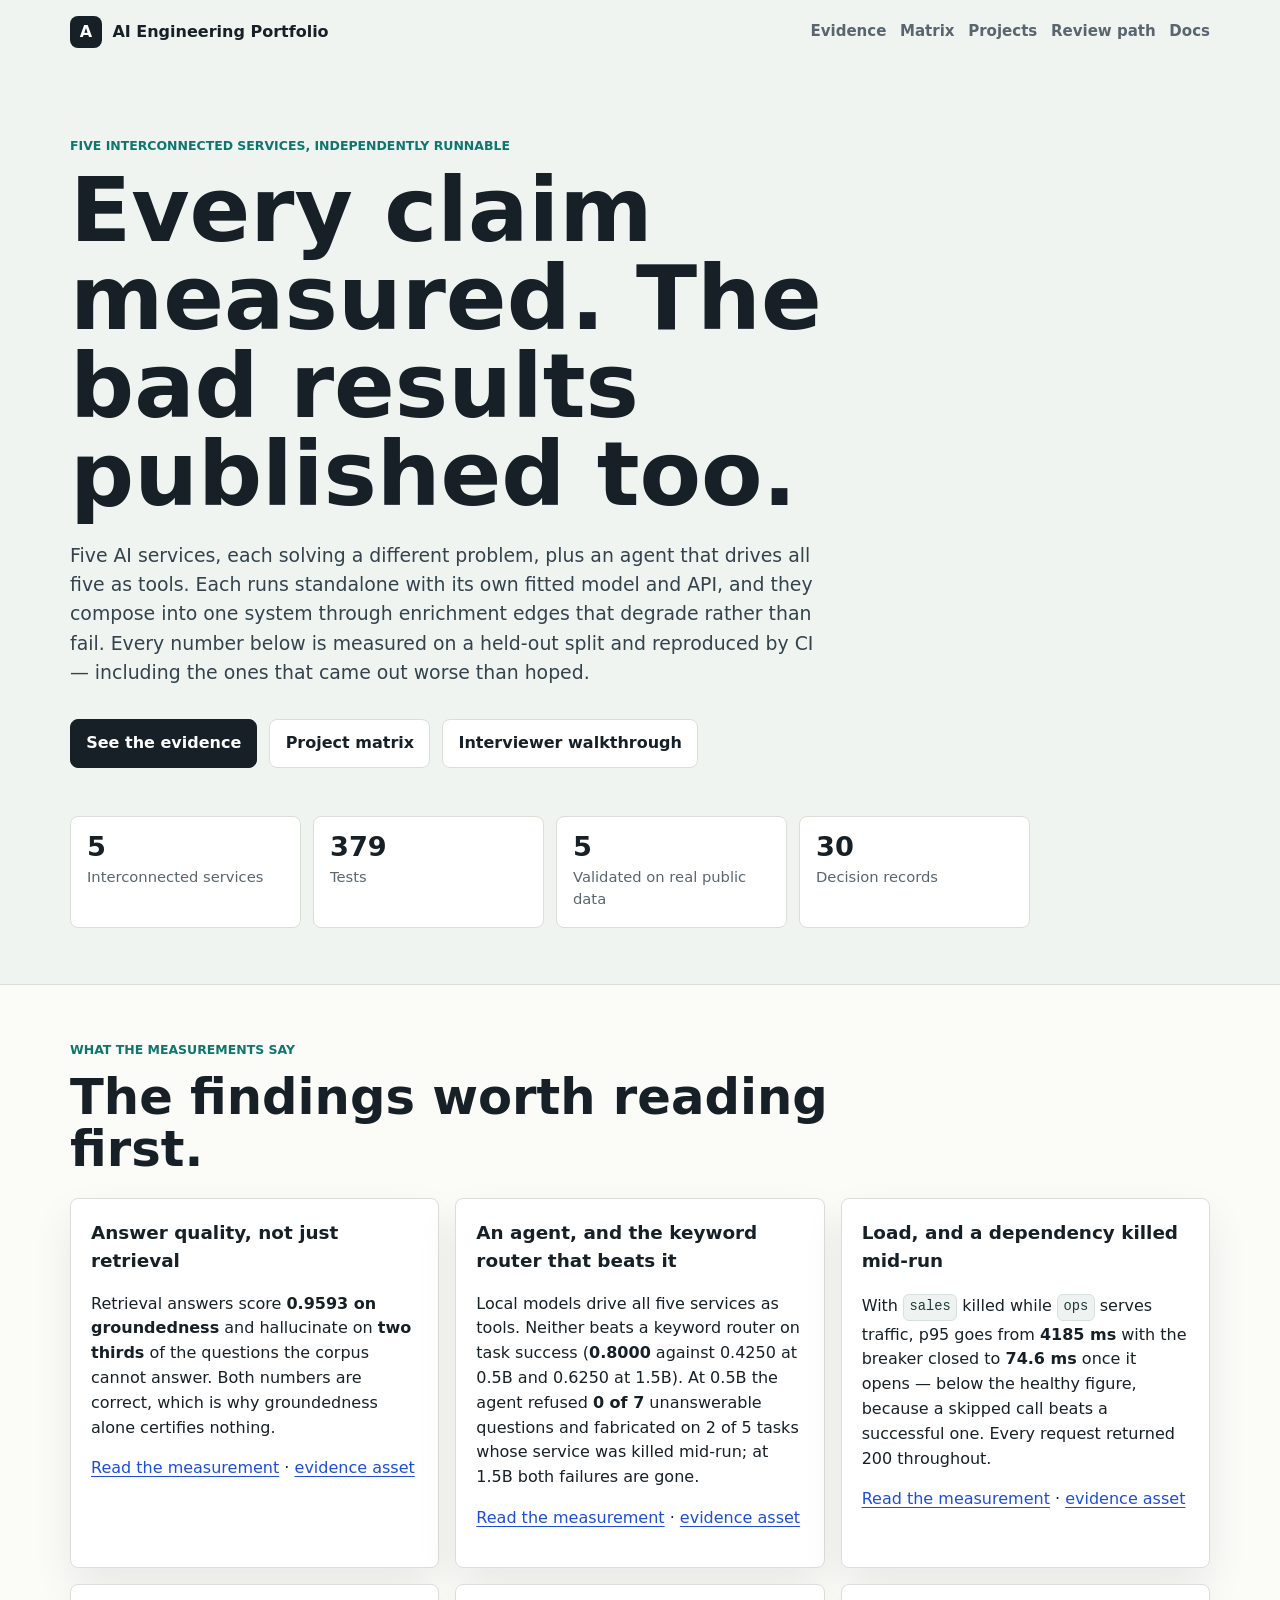
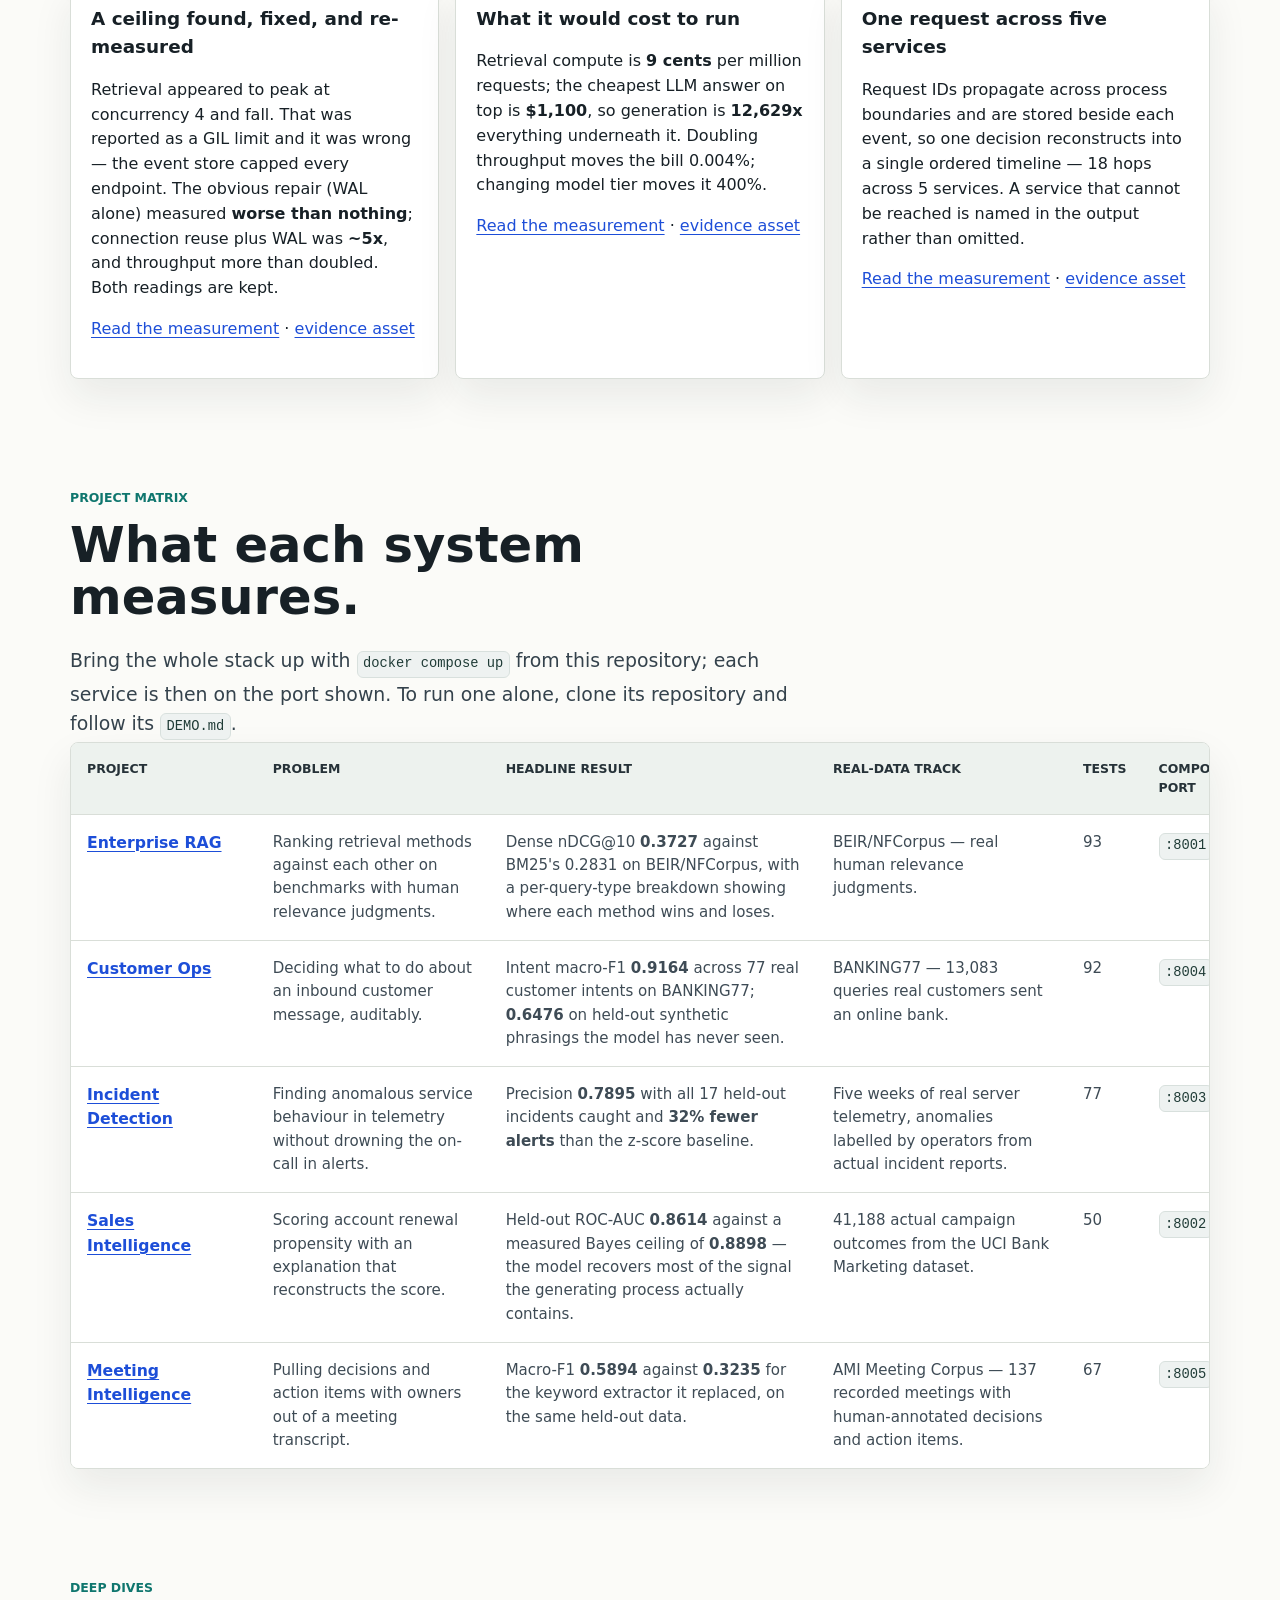
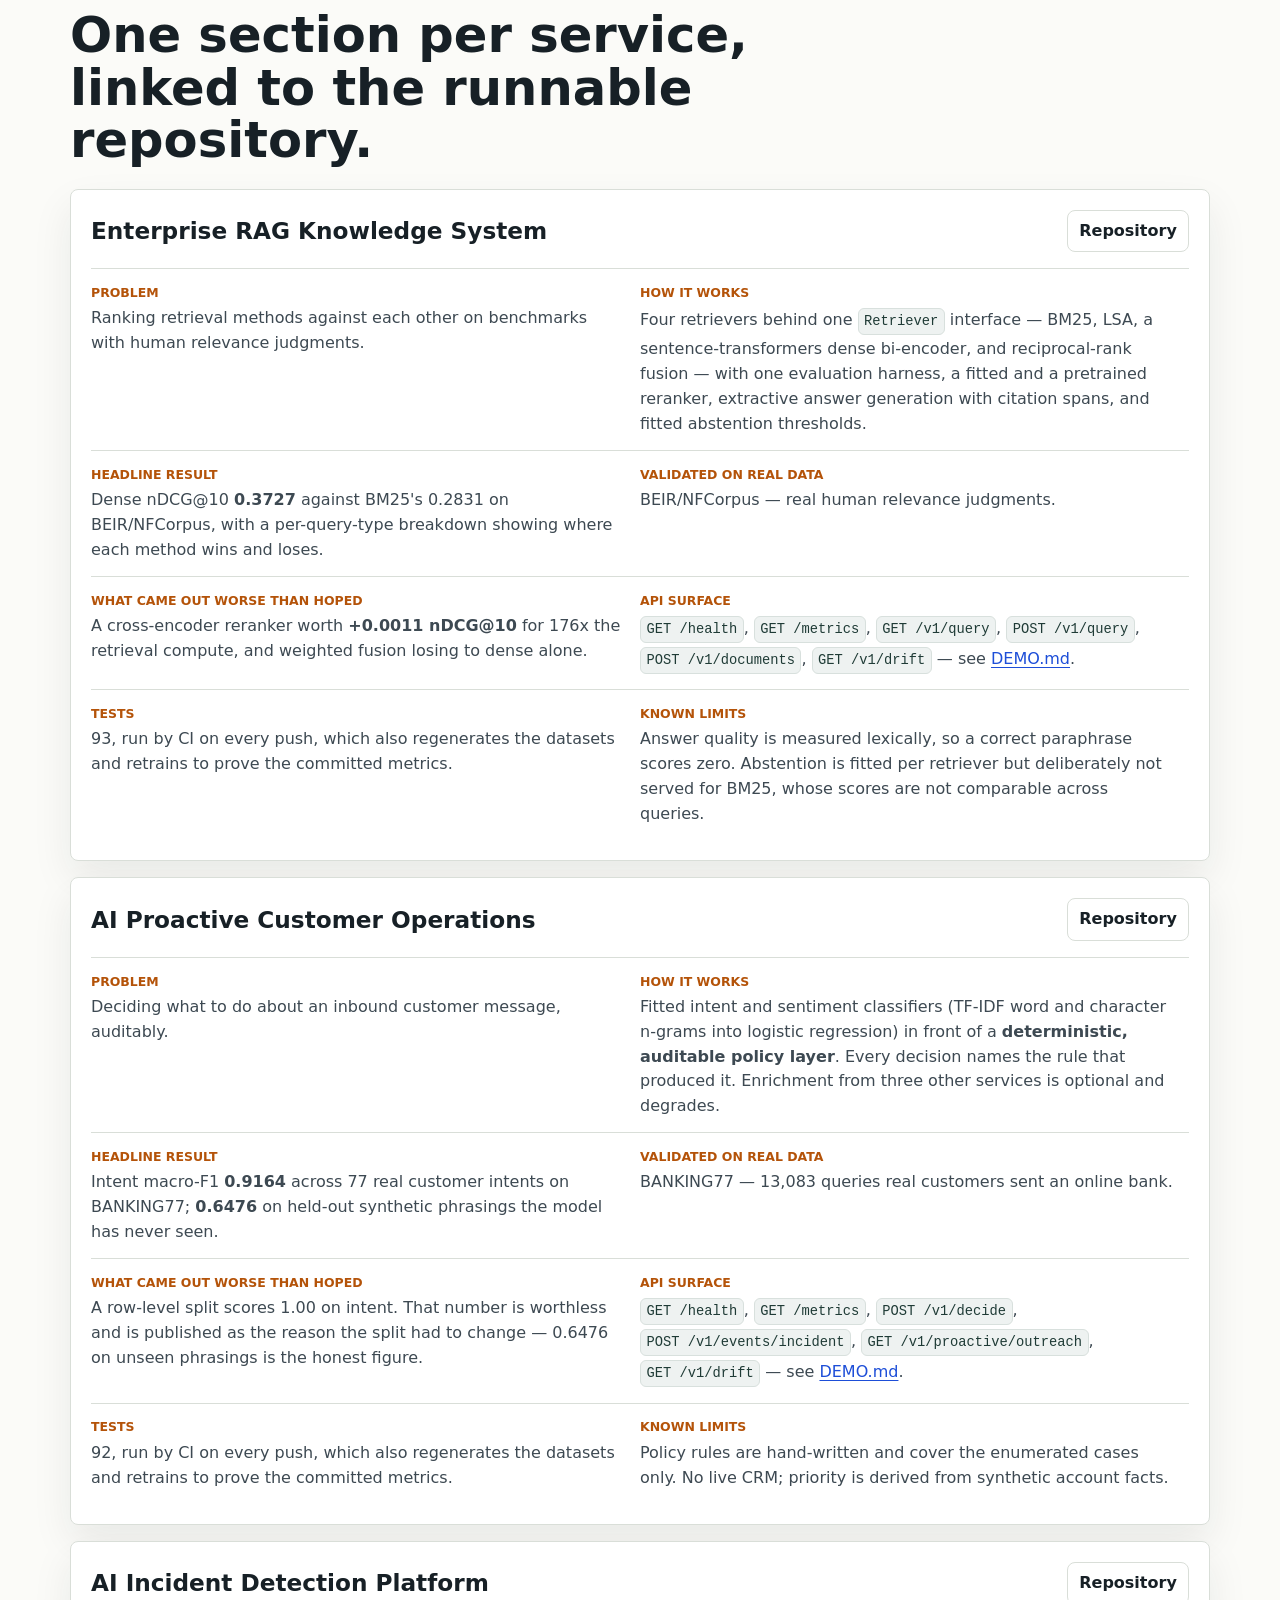
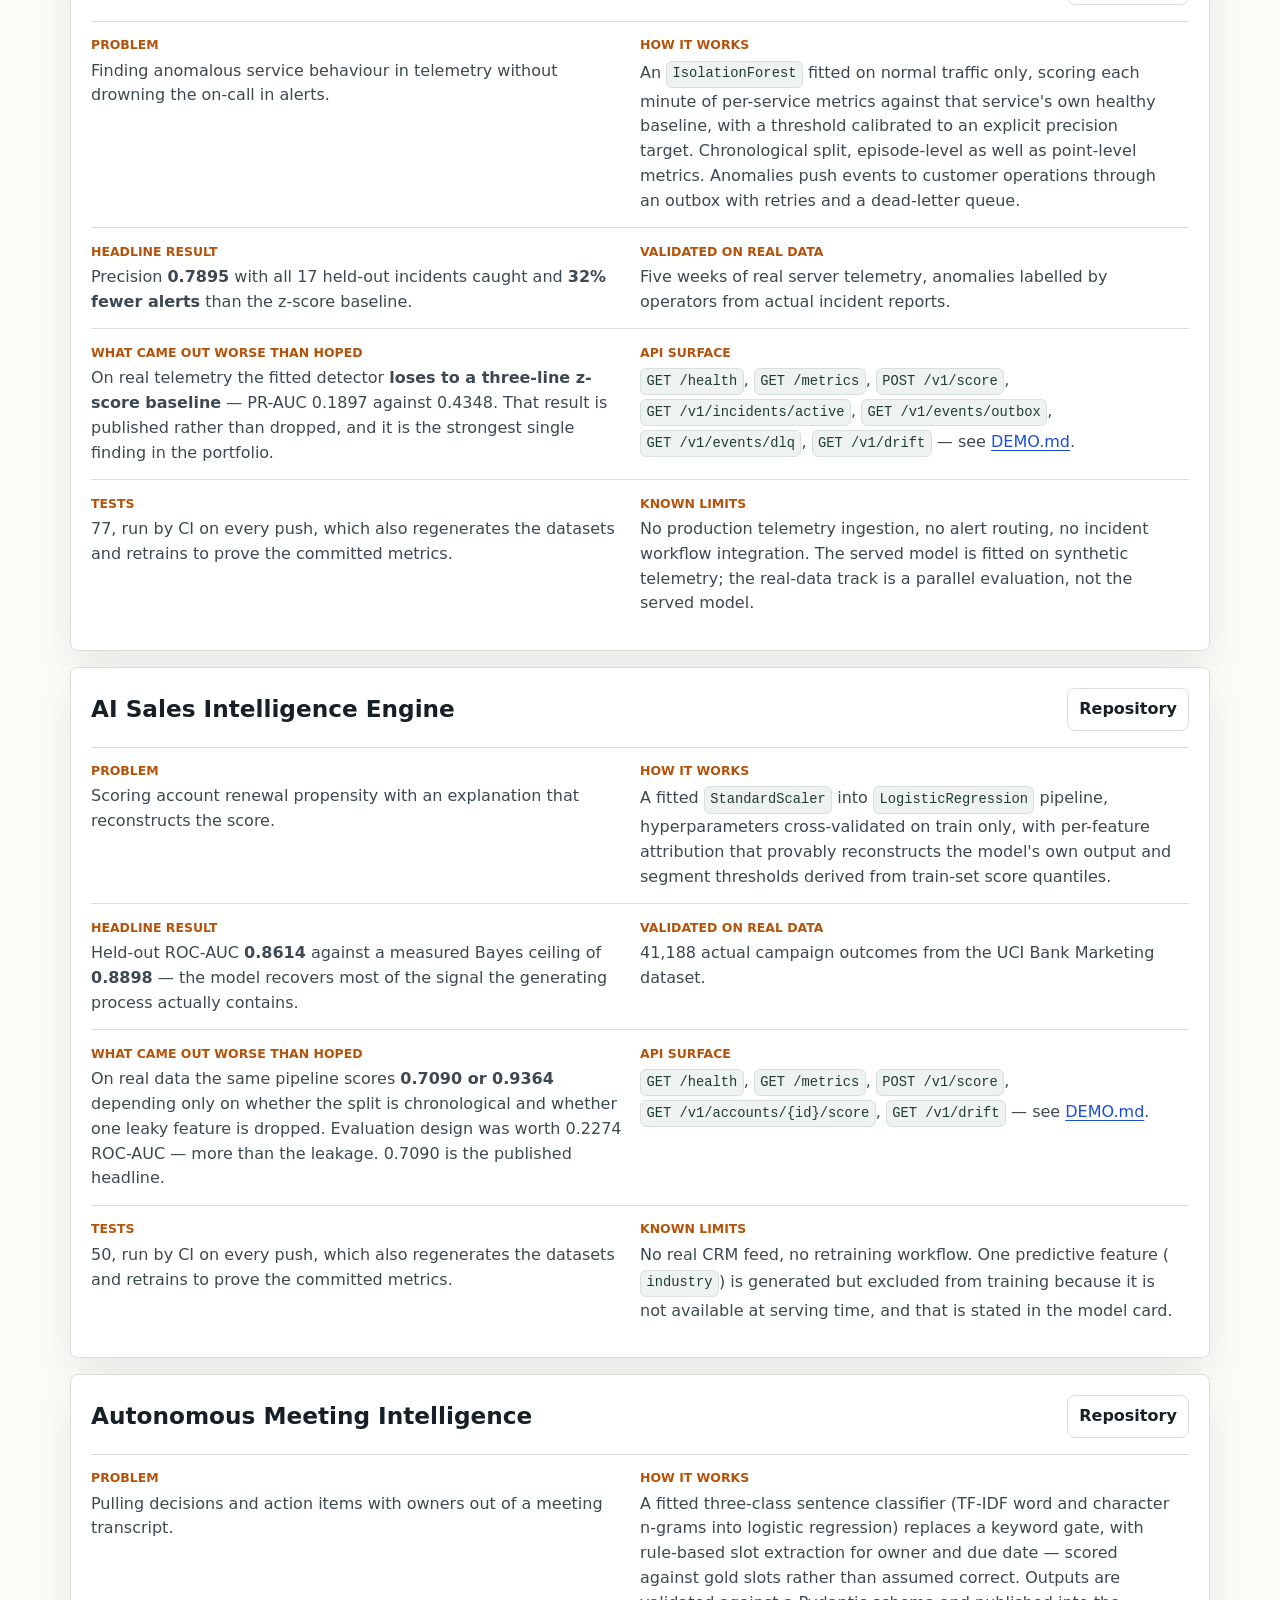
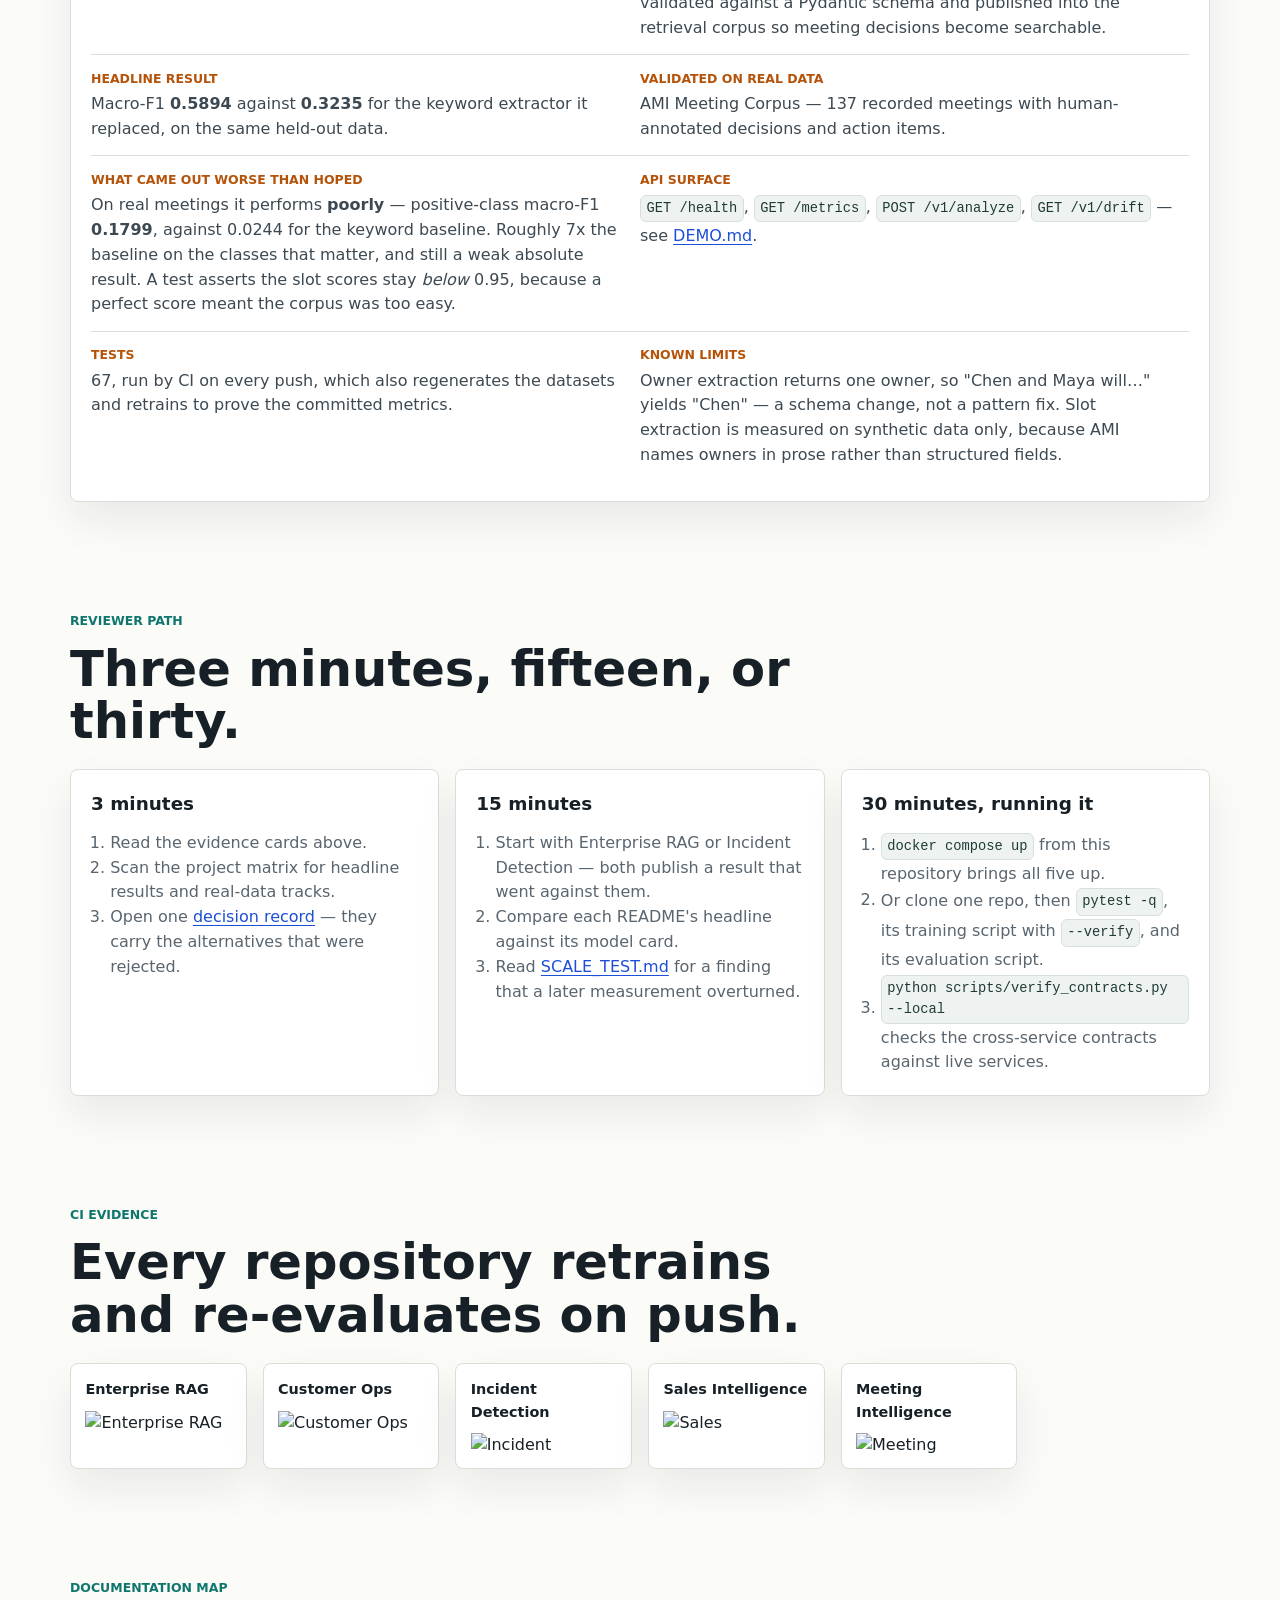
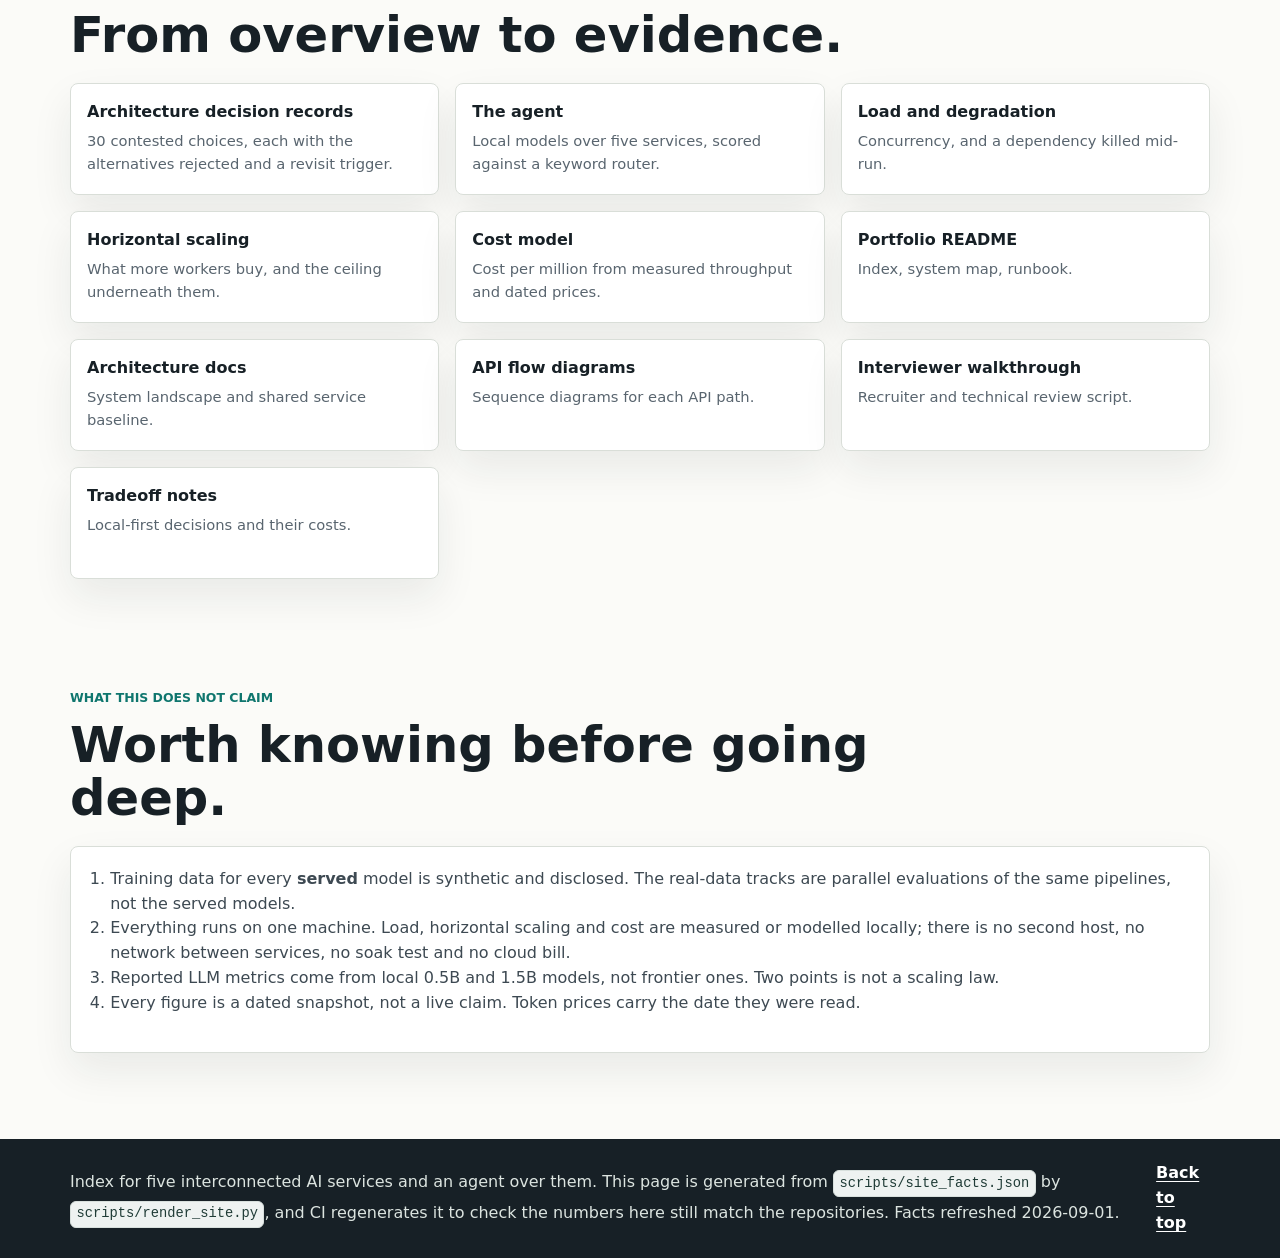
==== commit 24703643: "Generate the landing page, and stop it lying index.html is the first thing a reviewer sees and it wa" ====
--- a/index.html
+++ b/index.html
@@ -5,7 +5,7 @@
     <meta name="viewport" content="width=device-width, initial-scale=1">
     <meta
       name="description"
-      content="A reviewer guide for five interconnected engineering services covering retrieval, workflow orchestration, predictive scoring, incident detection, and meeting intelligence."
+      content="A reviewer guide to five interconnected AI services and an agent that drives them, where every claim is measured on a held-out split and the results that came out worse than hoped are published too."
     >
     <title>AI Engineering Portfolio</title>
     <link rel="stylesheet" href="styles.css">
@@ -18,120 +18,278 @@
           <span>AI Engineering Portfolio</span>
         </a>
         <div class="nav-links">
+          <a href="#evidence">Evidence</a>
           <a href="#matrix">Matrix</a>
           <a href="#projects">Projects</a>
           <a href="#review-path">Review path</a>
           <a href="#docs">Docs</a>
-          <a href="#pages">Deploy</a>
         </div>
       </nav>
 
       <section class="hero" aria-labelledby="hero-title">
         <p class="eyebrow">Five interconnected services, independently runnable</p>
-        <h1 id="hero-title">Five services. One system. Every number measured.</h1>
+        <h1 id="hero-title">Every claim measured. The bad results published too.</h1>
         <p class="hero-copy">
-          This static site presents the portfolio as an external reviewer would
-          see it: project purpose, API surface, tests, evaluation evidence,
-          deployment validation, and the quickest paths to inspect or run the
-          systems locally.
+          Five AI services, each solving a different problem, plus an agent that
+          drives all five as tools. Each runs standalone with its own fitted
+          model and API, and they compose into one system through enrichment
+          edges that degrade rather than fail. Every number below is measured on
+          a held-out split and reproduced by CI &mdash; including the ones that
+          came out worse than hoped.
         </p>
         <div class="hero-actions" aria-label="Primary links">
-          <a class="button primary" href="#matrix">View project matrix</a>
-          <a class="button" href="https://github.com/Adityansh-Chand/ai-engineering-portfolio/blob/main/DEMO.md">Open demo matrix</a>
+          <a class="button primary" href="#evidence">See the evidence</a>
+          <a class="button" href="#matrix">Project matrix</a>
           <a class="button" href="https://github.com/Adityansh-Chand/ai-engineering-portfolio/blob/main/docs/WALKTHROUGH.md">Interviewer walkthrough</a>
         </div>
         <dl class="signal-strip" aria-label="Portfolio highlights">
-          <div>
-            <dt>5</dt>
-            <dd>Interconnected services</dd>
-          </div>
-          <div>
-            <dt>356</dt>
-            <dd>Tests</dd>
-          </div>
-          <div>
-            <dt>5</dt>
-            <dd>Validated on real data</dd>
-          </div>
-          <div>
-            <dt>CI</dt>
-            <dd>Tests, evals, Docker builds</dd>
-          </div>
+          <div><dt>5</dt><dd>Interconnected services</dd></div>
+          <div><dt>379</dt><dd>Tests</dd></div>
+          <div><dt>5</dt><dd>Validated on real public data</dd></div>
+          <div><dt>30</dt><dd>Decision records</dd></div>
         </dl>
       </section>
     </header>
 
     <main>
+      <section class="section" id="evidence" aria-labelledby="evidence-title">
+        <div class="section-heading">
+          <p class="eyebrow">What the measurements say</p>
+          <h2 id="evidence-title">The findings worth reading first.</h2>
+        </div>
+        <div class="path-grid">
+          <article class="path-card">
+            <h3>Answer quality, not just retrieval</h3>
+            <p>Retrieval answers score <strong>0.9593 on groundedness</strong> and hallucinate on <strong>two thirds</strong> of the questions the corpus cannot answer. Both numbers are correct, which is why groundedness alone certifies nothing.</p>
+            <p><a href="https://github.com/Adityansh-Chand/enterprise-rag-knowledge-system#answer-quality--groundedness-is-not-correctness">Read the measurement</a> &middot;
+               <a href="https://github.com/Adityansh-Chand/ai-engineering-portfolio/blob/main/docs/assets/retrieval-bench.svg">evidence asset</a></p>
+          </article>
+          <article class="path-card">
+            <h3>An agent, and the keyword router that beats it</h3>
+            <p>Local models drive all five services as tools. Neither beats a keyword router on task success (<strong>0.8000</strong> against 0.4250 at 0.5B and 0.6250 at 1.5B). At 0.5B the agent refused <strong>0 of 7</strong> unanswerable questions and fabricated on 2 of 5 tasks whose service was killed mid-run; at 1.5B both failures are gone.</p>
+            <p><a href="https://github.com/Adityansh-Chand/ai-engineering-portfolio/blob/main/docs/AGENT.md">Read the measurement</a> &middot;
+               <a href="https://github.com/Adityansh-Chand/ai-engineering-portfolio/blob/main/docs/assets/agent-eval.svg">evidence asset</a></p>
+          </article>
+          <article class="path-card">
+            <h3>Load, and a dependency killed mid-run</h3>
+            <p>With <code>sales</code> killed while <code>ops</code> serves traffic, p95 goes from <strong>4185 ms</strong> with the breaker closed to <strong>74.6 ms</strong> once it opens — below the healthy figure, because a skipped call beats a successful one. Every request returned 200 throughout.</p>
+            <p><a href="https://github.com/Adityansh-Chand/ai-engineering-portfolio/blob/main/docs/LOAD_TEST.md">Read the measurement</a> &middot;
+               <a href="https://github.com/Adityansh-Chand/ai-engineering-portfolio/blob/main/docs/assets/load-test.svg">evidence asset</a></p>
+          </article>
+          <article class="path-card">
+            <h3>A ceiling found, fixed, and re-measured</h3>
+            <p>Retrieval appeared to peak at concurrency 4 and fall. That was reported as a GIL limit and it was wrong — the event store capped every endpoint. The obvious repair (WAL alone) measured <strong>worse than nothing</strong>; connection reuse plus WAL was <strong>~5x</strong>, and throughput more than doubled. Both readings are kept.</p>
+            <p><a href="https://github.com/Adityansh-Chand/ai-engineering-portfolio/blob/main/docs/SCALE_TEST.md">Read the measurement</a> &middot;
+               <a href="https://github.com/Adityansh-Chand/ai-engineering-portfolio/blob/main/docs/assets/scale-test.svg">evidence asset</a></p>
+          </article>
+          <article class="path-card">
+            <h3>What it would cost to run</h3>
+            <p>Retrieval compute is <strong>9 cents</strong> per million requests; the cheapest LLM answer on top is <strong>$1,100</strong>, so generation is <strong>12,629x</strong> everything underneath it. Doubling throughput moves the bill 0.004%; changing model tier moves it 400%.</p>
+            <p><a href="https://github.com/Adityansh-Chand/ai-engineering-portfolio/blob/main/docs/COST_MODEL.md">Read the measurement</a> &middot;
+               <a href="https://github.com/Adityansh-Chand/ai-engineering-portfolio/blob/main/docs/assets/cost-model.svg">evidence asset</a></p>
+          </article>
+          <article class="path-card">
+            <h3>One request across five services</h3>
+            <p>Request IDs propagate across process boundaries and are stored beside each event, so one decision reconstructs into a single ordered timeline — 18 hops across 5 services. A service that cannot be reached is named in the output rather than omitted.</p>
+            <p><a href="https://github.com/Adityansh-Chand/ai-engineering-portfolio#following-one-request-across-five-services">Read the measurement</a> &middot;
+               <a href="https://github.com/Adityansh-Chand/ai-engineering-portfolio/blob/main/docs/assets/run-report.png">evidence asset</a></p>
+          </article>
+        </div>
+      </section>
+
+      <section class="section" id="matrix" aria-labelledby="matrix-title">
+        <div class="section-heading">
+          <p class="eyebrow">Project matrix</p>
+          <h2 id="matrix-title">What each system measures.</h2>
+        </div>
+        <p class="hero-copy">
+          Bring the whole stack up with <code>docker compose up</code> from this
+          repository; each service is then on the port shown. To run one alone,
+          clone its repository and follow its <code>DEMO.md</code>.
+        </p>
+        <div class="table-wrap">
+          <table>
+            <thead>
+              <tr>
+                <th scope="col">Project</th>
+                <th scope="col">Problem</th>
+                <th scope="col">Headline result</th>
+                <th scope="col">Real-data track</th>
+                <th scope="col">Tests</th>
+                <th scope="col">Compose port</th>
+              </tr>
+            </thead>
+            <tbody>
+              <tr>
+                <th scope="row"><a href="https://github.com/Adityansh-Chand/enterprise-rag-knowledge-system">Enterprise RAG</a></th>
+                <td>Ranking retrieval methods against each other on benchmarks with human relevance judgments.</td>
+                <td>Dense nDCG@10 <strong>0.3727</strong> against BM25's 0.2831 on BEIR/NFCorpus, with a per-query-type breakdown showing where each method wins and loses.</td>
+                <td>BEIR/NFCorpus — real human relevance judgments.</td>
+                <td>93</td>
+                <td><code>:8001</code></td>
+              </tr>
+              <tr>
+                <th scope="row"><a href="https://github.com/Adityansh-Chand/ai-proactive-customer-operations">Customer Ops</a></th>
+                <td>Deciding what to do about an inbound customer message, auditably.</td>
+                <td>Intent macro-F1 <strong>0.9164</strong> across 77 real customer intents on BANKING77; <strong>0.6476</strong> on held-out synthetic phrasings the model has never seen.</td>
+                <td>BANKING77 — 13,083 queries real customers sent an online bank.</td>
+                <td>92</td>
+                <td><code>:8004</code></td>
+              </tr>
+              <tr>
+                <th scope="row"><a href="https://github.com/Adityansh-Chand/ai-incident-detection-platform">Incident Detection</a></th>
+                <td>Finding anomalous service behaviour in telemetry without drowning the on-call in alerts.</td>
+                <td>Precision <strong>0.7895</strong> with all 17 held-out incidents caught and <strong>32% fewer alerts</strong> than the z-score baseline.</td>
+                <td>Five weeks of real server telemetry, anomalies labelled by operators from actual incident reports.</td>
+                <td>77</td>
+                <td><code>:8003</code></td>
+              </tr>
+              <tr>
+                <th scope="row"><a href="https://github.com/Adityansh-Chand/ai-sales-intelligence-engine">Sales Intelligence</a></th>
+                <td>Scoring account renewal propensity with an explanation that reconstructs the score.</td>
+                <td>Held-out ROC-AUC <strong>0.8614</strong> against a measured Bayes ceiling of <strong>0.8898</strong> — the model recovers most of the signal the generating process actually contains.</td>
+                <td>41,188 actual campaign outcomes from the UCI Bank Marketing dataset.</td>
+                <td>50</td>
+                <td><code>:8002</code></td>
+              </tr>
+              <tr>
+                <th scope="row"><a href="https://github.com/Adityansh-Chand/autonomous-meeting-intelligence">Meeting Intelligence</a></th>
+                <td>Pulling decisions and action items with owners out of a meeting transcript.</td>
+                <td>Macro-F1 <strong>0.5894</strong> against <strong>0.3235</strong> for the keyword extractor it replaced, on the same held-out data.</td>
+                <td>AMI Meeting Corpus — 137 recorded meetings with human-annotated decisions and action items.</td>
+                <td>67</td>
+                <td><code>:8005</code></td>
+              </tr>
+            </tbody>
+          </table>
+        </div>
+      </section>
+
+      <section class="section" id="projects" aria-labelledby="projects-title">
+        <div class="section-heading">
+          <p class="eyebrow">Deep dives</p>
+          <h2 id="projects-title">One section per service, linked to the runnable repository.</h2>
+        </div>
+
+        <article class="project-detail" id="rag">
+          <div class="project-title-row">
+            <h3>Enterprise RAG Knowledge System</h3>
+            <a href="https://github.com/Adityansh-Chand/enterprise-rag-knowledge-system">Repository</a>
+          </div>
+          <dl>
+            <div><dt>Problem</dt><dd>Ranking retrieval methods against each other on benchmarks with human relevance judgments.</dd></div>
+            <div><dt>How it works</dt><dd>Four retrievers behind one <code>Retriever</code> interface — BM25, LSA, a sentence-transformers dense bi-encoder, and reciprocal-rank fusion — with one evaluation harness, a fitted and a pretrained reranker, extractive answer generation with citation spans, and fitted abstention thresholds.</dd></div>
+            <div><dt>Headline result</dt><dd>Dense nDCG@10 <strong>0.3727</strong> against BM25's 0.2831 on BEIR/NFCorpus, with a per-query-type breakdown showing where each method wins and loses.</dd></div>
+            <div><dt>Validated on real data</dt><dd>BEIR/NFCorpus — real human relevance judgments.</dd></div>
+            <div><dt>What came out worse than hoped</dt><dd>A cross-encoder reranker worth <strong>+0.0011 nDCG@10</strong> for 176x the retrieval compute, and weighted fusion losing to dense alone.</dd></div>
+            <div><dt>API surface</dt><dd><code>GET /health</code>, <code>GET /metrics</code>, <code>GET /v1/query</code>, <code>POST /v1/query</code>, <code>POST /v1/documents</code>, <code>GET /v1/drift</code> &mdash; see <a href="https://github.com/Adityansh-Chand/enterprise-rag-knowledge-system/blob/main/DEMO.md">DEMO.md</a>.</dd></div>
+            <div><dt>Tests</dt><dd>93, run by CI on every push, which also regenerates the datasets and retrains to prove the committed metrics.</dd></div>
+            <div><dt>Known limits</dt><dd>Answer quality is measured lexically, so a correct paraphrase scores zero. Abstention is fitted per retriever but deliberately not served for BM25, whose scores are not comparable across queries.</dd></div>
+          </dl>
+        </article>
+        <article class="project-detail" id="customer-ops">
+          <div class="project-title-row">
+            <h3>AI Proactive Customer Operations</h3>
+            <a href="https://github.com/Adityansh-Chand/ai-proactive-customer-operations">Repository</a>
+          </div>
+          <dl>
+            <div><dt>Problem</dt><dd>Deciding what to do about an inbound customer message, auditably.</dd></div>
+            <div><dt>How it works</dt><dd>Fitted intent and sentiment classifiers (TF-IDF word and character n-grams into logistic regression) in front of a <strong>deterministic, auditable policy layer</strong>. Every decision names the rule that produced it. Enrichment from three other services is optional and degrades.</dd></div>
+            <div><dt>Headline result</dt><dd>Intent macro-F1 <strong>0.9164</strong> across 77 real customer intents on BANKING77; <strong>0.6476</strong> on held-out synthetic phrasings the model has never seen.</dd></div>
+            <div><dt>Validated on real data</dt><dd>BANKING77 — 13,083 queries real customers sent an online bank.</dd></div>
+            <div><dt>What came out worse than hoped</dt><dd>A row-level split scores 1.00 on intent. That number is worthless and is published as the reason the split had to change — 0.6476 on unseen phrasings is the honest figure.</dd></div>
+            <div><dt>API surface</dt><dd><code>GET /health</code>, <code>GET /metrics</code>, <code>POST /v1/decide</code>, <code>POST /v1/events/incident</code>, <code>GET /v1/proactive/outreach</code>, <code>GET /v1/drift</code> &mdash; see <a href="https://github.com/Adityansh-Chand/ai-proactive-customer-operations/blob/main/DEMO.md">DEMO.md</a>.</dd></div>
+            <div><dt>Tests</dt><dd>92, run by CI on every push, which also regenerates the datasets and retrains to prove the committed metrics.</dd></div>
+            <div><dt>Known limits</dt><dd>Policy rules are hand-written and cover the enumerated cases only. No live CRM; priority is derived from synthetic account facts.</dd></div>
+          </dl>
+        </article>
+        <article class="project-detail" id="incident">
+          <div class="project-title-row">
+            <h3>AI Incident Detection Platform</h3>
+            <a href="https://github.com/Adityansh-Chand/ai-incident-detection-platform">Repository</a>
+          </div>
+          <dl>
+            <div><dt>Problem</dt><dd>Finding anomalous service behaviour in telemetry without drowning the on-call in alerts.</dd></div>
+            <div><dt>How it works</dt><dd>An <code>IsolationForest</code> fitted on normal traffic only, scoring each minute of per-service metrics against that service's own healthy baseline, with a threshold calibrated to an explicit precision target. Chronological split, episode-level as well as point-level metrics. Anomalies push events to customer operations through an outbox with retries and a dead-letter queue.</dd></div>
+            <div><dt>Headline result</dt><dd>Precision <strong>0.7895</strong> with all 17 held-out incidents caught and <strong>32% fewer alerts</strong> than the z-score baseline.</dd></div>
+            <div><dt>Validated on real data</dt><dd>Five weeks of real server telemetry, anomalies labelled by operators from actual incident reports.</dd></div>
+            <div><dt>What came out worse than hoped</dt><dd>On real telemetry the fitted detector <strong>loses to a three-line z-score baseline</strong> — PR-AUC 0.1897 against 0.4348. That result is published rather than dropped, and it is the strongest single finding in the portfolio.</dd></div>
+            <div><dt>API surface</dt><dd><code>GET /health</code>, <code>GET /metrics</code>, <code>POST /v1/score</code>, <code>GET /v1/incidents/active</code>, <code>GET /v1/events/outbox</code>, <code>GET /v1/events/dlq</code>, <code>GET /v1/drift</code> &mdash; see <a href="https://github.com/Adityansh-Chand/ai-incident-detection-platform/blob/main/DEMO.md">DEMO.md</a>.</dd></div>
+            <div><dt>Tests</dt><dd>77, run by CI on every push, which also regenerates the datasets and retrains to prove the committed metrics.</dd></div>
+            <div><dt>Known limits</dt><dd>No production telemetry ingestion, no alert routing, no incident workflow integration. The served model is fitted on synthetic telemetry; the real-data track is a parallel evaluation, not the served model.</dd></div>
+          </dl>
+        </article>
+        <article class="project-detail" id="sales">
+          <div class="project-title-row">
+            <h3>AI Sales Intelligence Engine</h3>
+            <a href="https://github.com/Adityansh-Chand/ai-sales-intelligence-engine">Repository</a>
+          </div>
+          <dl>
+            <div><dt>Problem</dt><dd>Scoring account renewal propensity with an explanation that reconstructs the score.</dd></div>
+            <div><dt>How it works</dt><dd>A fitted <code>StandardScaler</code> into <code>LogisticRegression</code> pipeline, hyperparameters cross-validated on train only, with per-feature attribution that provably reconstructs the model's own output and segment thresholds derived from train-set score quantiles.</dd></div>
+            <div><dt>Headline result</dt><dd>Held-out ROC-AUC <strong>0.8614</strong> against a measured Bayes ceiling of <strong>0.8898</strong> — the model recovers most of the signal the generating process actually contains.</dd></div>
+            <div><dt>Validated on real data</dt><dd>41,188 actual campaign outcomes from the UCI Bank Marketing dataset.</dd></div>
+            <div><dt>What came out worse than hoped</dt><dd>On real data the same pipeline scores <strong>0.7090 or 0.9364</strong> depending only on whether the split is chronological and whether one leaky feature is dropped. Evaluation design was worth 0.2274 ROC-AUC — more than the leakage. 0.7090 is the published headline.</dd></div>
+            <div><dt>API surface</dt><dd><code>GET /health</code>, <code>GET /metrics</code>, <code>POST /v1/score</code>, <code>GET /v1/accounts/{id}/score</code>, <code>GET /v1/drift</code> &mdash; see <a href="https://github.com/Adityansh-Chand/ai-sales-intelligence-engine/blob/main/DEMO.md">DEMO.md</a>.</dd></div>
+            <div><dt>Tests</dt><dd>50, run by CI on every push, which also regenerates the datasets and retrains to prove the committed metrics.</dd></div>
+            <div><dt>Known limits</dt><dd>No real CRM feed, no retraining workflow. One predictive feature (<code>industry</code>) is generated but excluded from training because it is not available at serving time, and that is stated in the model card.</dd></div>
+          </dl>
+        </article>
+        <article class="project-detail" id="meeting">
+          <div class="project-title-row">
+            <h3>Autonomous Meeting Intelligence</h3>
+            <a href="https://github.com/Adityansh-Chand/autonomous-meeting-intelligence">Repository</a>
+          </div>
+          <dl>
+            <div><dt>Problem</dt><dd>Pulling decisions and action items with owners out of a meeting transcript.</dd></div>
+            <div><dt>How it works</dt><dd>A fitted three-class sentence classifier (TF-IDF word and character n-grams into logistic regression) replaces a keyword gate, with rule-based slot extraction for owner and due date — scored against gold slots rather than assumed correct. Outputs are validated against a Pydantic schema and published into the retrieval corpus so meeting decisions become searchable.</dd></div>
+            <div><dt>Headline result</dt><dd>Macro-F1 <strong>0.5894</strong> against <strong>0.3235</strong> for the keyword extractor it replaced, on the same held-out data.</dd></div>
+            <div><dt>Validated on real data</dt><dd>AMI Meeting Corpus — 137 recorded meetings with human-annotated decisions and action items.</dd></div>
+            <div><dt>What came out worse than hoped</dt><dd>On real meetings it performs <strong>poorly</strong> — positive-class macro-F1 <strong>0.1799</strong>, against 0.0244 for the keyword baseline. Roughly 7x the baseline on the classes that matter, and still a weak absolute result. A test asserts the slot scores stay <em>below</em> 0.95, because a perfect score meant the corpus was too easy.</dd></div>
+            <div><dt>API surface</dt><dd><code>GET /health</code>, <code>GET /metrics</code>, <code>POST /v1/analyze</code>, <code>GET /v1/drift</code> &mdash; see <a href="https://github.com/Adityansh-Chand/autonomous-meeting-intelligence/blob/main/DEMO.md">DEMO.md</a>.</dd></div>
+            <div><dt>Tests</dt><dd>67, run by CI on every push, which also regenerates the datasets and retrains to prove the committed metrics.</dd></div>
+            <div><dt>Known limits</dt><dd>Owner extraction returns one owner, so "Chen and Maya will…" yields "Chen" — a schema change, not a pattern fix. Slot extraction is measured on synthetic data only, because AMI names owners in prose rather than structured fields.</dd></div>
+          </dl>
+        </article>
+      </section>
+
       <section class="section" id="review-path" aria-labelledby="review-path-title">
         <div class="section-heading">
           <p class="eyebrow">Reviewer path</p>
-          <h2 id="review-path-title">Understand it in 3 minutes, go deep in 15.</h2>
+          <h2 id="review-path-title">Three minutes, fifteen, or thirty.</h2>
         </div>
         <div class="path-grid">
           <article class="path-card">
-            <h3>3-minute overview</h3>
+            <h3>3 minutes</h3>
             <ol>
-              <li>Scan the project matrix and CI badges.</li>
-              <li>Read the maturity labels and deployment status.</li>
-              <li>Open the architecture and tradeoff notes.</li>
+              <li>Read the evidence cards above.</li>
+              <li>Scan the project matrix for headline results and real-data tracks.</li>
+              <li>Open one <a href="https://github.com/Adityansh-Chand/ai-engineering-portfolio/blob/main/docs/adr">decision record</a> &mdash; they carry the alternatives that were rejected.</li>
             </ol>
           </article>
           <article class="path-card">
-            <h3>15-minute technical review</h3>
+            <h3>15 minutes</h3>
             <ol>
-              <li>Start with Enterprise RAG or Customer Operations.</li>
-              <li>Compare API flow diagrams with each project README.</li>
-              <li>Inspect tests, eval scripts, and sample responses.</li>
+              <li>Start with Enterprise RAG or Incident Detection &mdash; both publish a result that went against them.</li>
+              <li>Compare each README's headline against its model card.</li>
+              <li>Read <a href="https://github.com/Adityansh-Chand/ai-engineering-portfolio/blob/main/docs/SCALE_TEST.md">SCALE_TEST.md</a> for a finding that a later measurement overturned.</li>
             </ol>
           </article>
           <article class="path-card">
-            <h3>30-minute local run</h3>
+            <h3>30 minutes, running it</h3>
             <ol>
-              <li>Clone one target repo and install dependencies.</li>
-              <li>Run tests/evals, start the API, then run smoke tests.</li>
-              <li>Repeat with another service, or bring the whole stack up with <code>docker compose up</code>.</li>
+              <li><code>docker compose up</code> from this repository brings all five up.</li>
+              <li>Or clone one repo, then <code>pytest -q</code>, its training script with <code>--verify</code>, and its evaluation script.</li>
+              <li><code>python scripts/verify_contracts.py --local</code> checks the cross-service contracts against live services.</li>
             </ol>
           </article>
         </div>
       </section>
 
-      <section class="section" aria-labelledby="checklist-title">
-        <div class="section-heading">
-          <p class="eyebrow">Final reviewer checklist</p>
-          <h2 id="checklist-title">What to verify before going deep.</h2>
-        </div>
-        <div class="path-grid">
-          <article class="path-card">
-            <h3>Orientation</h3>
-            <ol>
-              <li>Confirm this repo is the portfolio index.</li>
-              <li>Use the matrix to choose one runnable project.</li>
-              <li>Open the linked repo README and DEMO guide.</li>
-            </ol>
-          </article>
-          <article class="path-card">
-            <h3>Evidence</h3>
-            <ol>
-              <li>Check tests/evals and smoke-test commands.</li>
-              <li>Inspect sample requests and responses.</li>
-              <li>Review CI badges and Docker build status.</li>
-            </ol>
-          </article>
-          <article class="path-card">
-            <h3>Boundaries</h3>
-            <ol>
-              <li>Look for remaining gaps in each repo README.</li>
-              <li>Expect no real credentials or production datasets.</li>
-              <li>Treat cloud deployment as pending.</li>
-            </ol>
-          </article>
-        </div>
-      </section>
-
       <section class="section" aria-labelledby="badge-title">
         <div class="section-heading">
           <p class="eyebrow">CI evidence</p>
-          <h2 id="badge-title">Build and test signal from each repo.</h2>
+          <h2 id="badge-title">Every repository retrains and re-evaluates on push.</h2>
         </div>
         <div class="badge-grid" aria-label="GitHub Actions status badges">
           <a href="https://github.com/Adityansh-Chand/enterprise-rag-knowledge-system/actions/workflows/ci.yml">
@@ -157,241 +315,50 @@
         </div>
       </section>
 
-      <section class="section" id="matrix" aria-labelledby="matrix-title">
-        <div class="section-heading">
-          <p class="eyebrow">Project matrix</p>
-          <h2 id="matrix-title">What each system proves.</h2>
-        </div>
-        <div class="table-wrap">
-          <table>
-            <thead>
-              <tr>
-                <th scope="col">Project</th>
-                <th scope="col">Problem solved</th>
-                <th scope="col">Stack</th>
-                <th scope="col">Demo command</th>
-                <th scope="col">Status</th>
-                <th scope="col">Tests/evals</th>
-                <th scope="col">Deployment validation</th>
-              </tr>
-            </thead>
-            <tbody>
-              <tr>
-                <th scope="row">
-                  <a href="https://github.com/Adityansh-Chand/enterprise-rag-knowledge-system">Enterprise RAG</a>
-                </th>
-                <td>Source-backed retrieval and grounded HR policy answers.</td>
-                <td>Python, FastAPI, local embeddings, SQLite, Docker, Kubernetes, CI.</td>
-                <td><code>uvicorn api.server:app --reload --port 8000</code><br><code>python scripts/smoke_test.py</code></td>
-                <td>Locally tested, smoke-tested, cloud deployment pending, needs production data.</td>
-                <td>9 tests passed; retrieval eval accuracy 1.0.</td>
-                <td>Compose/K8s statically validated; image build validated in CI.</td>
-              </tr>
-              <tr>
-                <th scope="row">
-                  <a href="https://github.com/Adityansh-Chand/ai-proactive-customer-operations">Customer Ops</a>
-                </th>
-                <td>Multi-step customer message routing with an inspectable decision trace.</td>
-                <td>Python, FastAPI, workflow agents, SQLite, Docker, Kubernetes, CI.</td>
-                <td><code>uvicorn api.server:app --reload --port 8000</code><br><code>python scripts/smoke_test.py</code></td>
-                <td>Locally tested, smoke-tested, cloud deployment pending, needs production data.</td>
-                <td>8 tests passed; policy/action accuracy 1.0.</td>
-                <td>Compose/K8s statically validated; image build validated in CI.</td>
-              </tr>
-              <tr>
-                <th scope="row">
-                  <a href="https://github.com/Adityansh-Chand/ai-incident-detection-platform">Incident Detection</a>
-                </th>
-                <td>Telemetry scoring for latency, errors, timeouts, and traffic anomalies.</td>
-                <td>Python, FastAPI, fitted IsolationForest anomaly detector, SQLite, Docker, Kubernetes, CI.</td>
-                <td><code>uvicorn api.server:app --reload --port 8000</code><br><code>python scripts/smoke_test.py</code></td>
-                <td>Locally tested, smoke-tested, cloud deployment pending, needs production data.</td>
-                <td>7 tests passed; scoring eval accuracy 1.0.</td>
-                <td>Compose/K8s statically validated; image build validated in CI.</td>
-              </tr>
-              <tr>
-                <th scope="row">
-                  <a href="https://github.com/Adityansh-Chand/ai-sales-intelligence-engine">Sales Intelligence</a>
-                </th>
-                <td>Account propensity scoring with ranked feature explanations.</td>
-                <td>Python, FastAPI, fitted logistic regression, SQLite, Docker, Kubernetes, CI.</td>
-                <td><code>uvicorn api.server:app --reload --port 8000</code><br><code>python scripts/smoke_test.py</code></td>
-                <td>Locally tested, smoke-tested, cloud deployment pending, needs production data.</td>
-                <td>7 tests passed; scoring eval accuracy 1.0.</td>
-                <td>Compose/K8s statically validated; image build validated in CI.</td>
-              </tr>
-              <tr>
-                <th scope="row">
-                  <a href="https://github.com/Adityansh-Chand/autonomous-meeting-intelligence">Meeting Intelligence</a>
-                </th>
-                <td>Transcript analysis for summaries, decisions, and action items.</td>
-                <td>Python, FastAPI, Pydantic schemas, SQLite, Docker, Kubernetes, CI.</td>
-                <td><code>uvicorn api.server:app --reload --port 8000</code><br><code>python scripts/smoke_test.py</code></td>
-                <td>Locally tested, smoke-tested, cloud deployment pending, needs production data.</td>
-                <td>8 tests passed; structure accuracy 1.0.</td>
-                <td>Compose/K8s statically validated; image build validated in CI.</td>
-              </tr>
-            </tbody>
-          </table>
-        </div>
-      </section>
-
-      <section class="section" aria-labelledby="map-title">
-        <div class="section-heading">
-          <p class="eyebrow">System map</p>
-          <h2 id="map-title">A portfolio index, not a sixth product.</h2>
-        </div>
-        <div class="topology" aria-label="Portfolio system map">
-          <div class="topology-node index-node">Portfolio landing site</div>
-          <div class="topology-rail">
-            <a href="#rag">Retrieval</a>
-            <a href="#customer-ops">Workflow orchestration</a>
-            <a href="#incident">Anomaly scoring</a>
-            <a href="#sales">Propensity scoring</a>
-            <a href="#meeting">Transcript intelligence</a>
-          </div>
-        </div>
-      </section>
-
-      <section class="section" id="projects" aria-labelledby="projects-title">
-        <div class="section-heading">
-          <p class="eyebrow">Deep dives</p>
-          <h2 id="projects-title">One page per project, linked to the runnable repo.</h2>
-        </div>
-
-        <article class="project-detail" id="rag">
-          <div class="project-title-row">
-            <h3>Enterprise RAG Knowledge System</h3>
-            <a href="https://github.com/Adityansh-Chand/enterprise-rag-knowledge-system">Repository</a>
-          </div>
-          <dl>
-            <div><dt>What it does</dt><dd>Retrieves policy context, ranks evidence, and returns source-backed answers through `/query`.</dd></div>
-            <div><dt>Architecture summary</dt><dd>FastAPI route, deterministic local embeddings, hybrid retrieval, reranking, SQLite event store, metrics, and safe JSON errors.</dd></div>
-            <div><dt>API/demo surface</dt><dd>`GET /health`, `GET /metrics`, `GET /events`, `GET /query`, `POST /query`; see <a href="https://github.com/Adityansh-Chand/enterprise-rag-knowledge-system/blob/main/DEMO.md">DEMO.md</a>.</dd></div>
-            <div><dt>Tests/evals</dt><dd>`python -m pytest -q` and `python evaluation/run_eval.py`; last local validation: 9 tests passed, eval accuracy 1.0.</dd></div>
-            <div><dt>Deployment readiness</dt><dd>Dockerfile, Compose, Kubernetes, CI tests/eval, and CI Docker image build validation are present.</dd></div>
-            <div><dt>Remaining gaps</dt><dd>Production corpus, managed retrieval infrastructure, managed observability, cloud deployment, and production data controls.</dd></div>
-          </dl>
-        </article>
-
-        <article class="project-detail" id="customer-ops">
-          <div class="project-title-row">
-            <h3>AI Proactive Customer Operations</h3>
-            <a href="https://github.com/Adityansh-Chand/ai-proactive-customer-operations">Repository</a>
-          </div>
-          <dl>
-            <div><dt>What it does</dt><dd>Routes customer messages through planner, policy, and action steps with a visible decision trace.</dd></div>
-            <div><dt>Architecture summary</dt><dd>FastAPI orchestration service with domain policy data, action selection, SQLite event persistence, metrics, and request IDs.</dd></div>
-            <div><dt>API/demo surface</dt><dd>`GET /health`, `GET /metrics`, `GET /events`, `POST /decide`; see <a href="https://github.com/Adityansh-Chand/ai-proactive-customer-operations/blob/main/DEMO.md">DEMO.md</a>.</dd></div>
-            <div><dt>Tests/evals</dt><dd>`python -m pytest -q` and `python evaluation/evaluate.py`; last local validation: 8 tests passed, policy/action accuracy 1.0.</dd></div>
-            <div><dt>Deployment readiness</dt><dd>Dockerfile, Compose, Kubernetes, CI tests/eval, and CI Docker image build validation are present.</dd></div>
-            <div><dt>Remaining gaps</dt><dd>Live CRM integration, production policy sources, rate limits, managed observability, cloud deployment, and production data.</dd></div>
-          </dl>
-        </article>
-
-        <article class="project-detail" id="incident">
-          <div class="project-title-row">
-            <h3>AI Incident Detection Platform</h3>
-            <a href="https://github.com/Adityansh-Chand/ai-incident-detection-platform">Repository</a>
-          </div>
-          <dl>
-            <div><dt>What it does</dt><dd>Scores operational telemetry to identify anomalous service behavior and explain the signal.</dd></div>
-            <div><dt>Architecture summary</dt><dd>FastAPI scoring endpoint, per-service feature standardisation, IsolationForest fitted on normal traffic with a calibrated alert threshold, SQLite audit trail, metrics, request IDs, and safe errors.</dd></div>
-            <div><dt>API/demo surface</dt><dd>`GET /health`, `GET /metrics`, `GET /events`, `POST /score`; see <a href="https://github.com/Adityansh-Chand/ai-incident-detection-platform/blob/main/DEMO.md">DEMO.md</a>.</dd></div>
-            <div><dt>Tests/evals</dt><dd>`python -m pytest -q` and `python evaluation/evaluate.py`; last local validation: 7 tests passed, eval accuracy 1.0.</dd></div>
-            <div><dt>Deployment readiness</dt><dd>Dockerfile, Compose, Kubernetes, CI tests/eval, and CI Docker image build validation are present.</dd></div>
-            <div><dt>Remaining gaps</dt><dd>Production telemetry ingestion, alert routing, incident workflow integrations, cloud deployment, and long-term metrics storage.</dd></div>
-          </dl>
-        </article>
-
-        <article class="project-detail" id="sales">
-          <div class="project-title-row">
-            <h3>AI Sales Intelligence Engine</h3>
-            <a href="https://github.com/Adityansh-Chand/ai-sales-intelligence-engine">Repository</a>
-          </div>
-          <dl>
-            <div><dt>What it does</dt><dd>Scores accounts for propensity and returns ranked feature explanations through a simple API.</dd></div>
-            <div><dt>Architecture summary</dt><dd>FastAPI scoring service, deterministic feature model, explanation ranking, SQLite events, metrics, request IDs, and safe JSON errors.</dd></div>
-            <div><dt>API/demo surface</dt><dd>`GET /health`, `GET /metrics`, `GET /events`, `POST /score`; see <a href="https://github.com/Adityansh-Chand/ai-sales-intelligence-engine/blob/main/DEMO.md">DEMO.md</a>.</dd></div>
-            <div><dt>Tests/evals</dt><dd>`python -m pytest -q` and `python evaluation/evaluate.py`; last local validation: 7 tests passed, eval accuracy 1.0.</dd></div>
-            <div><dt>Deployment readiness</dt><dd>Dockerfile, Compose, Kubernetes, CI tests/eval, and CI Docker image build validation are present.</dd></div>
-            <div><dt>Remaining gaps</dt><dd>Real CRM feeds, model monitoring, retraining workflow, cloud deployment, and production data governance.</dd></div>
-          </dl>
-        </article>
-
-        <article class="project-detail" id="meeting">
-          <div class="project-title-row">
-            <h3>Autonomous Meeting Intelligence</h3>
-            <a href="https://github.com/Adityansh-Chand/autonomous-meeting-intelligence">Repository</a>
-          </div>
-          <dl>
-            <div><dt>What it does</dt><dd>Turns meeting transcripts into summaries, decisions, and action items with structured output.</dd></div>
-            <div><dt>Architecture summary</dt><dd>FastAPI analysis endpoint, transcript parser, structured extractor, Pydantic schema validation, SQLite events, and metrics.</dd></div>
-            <div><dt>API/demo surface</dt><dd>`GET /health`, `GET /metrics`, `GET /events`, `POST /analyze`; see <a href="https://github.com/Adityansh-Chand/autonomous-meeting-intelligence/blob/main/DEMO.md">DEMO.md</a>.</dd></div>
-            <div><dt>Tests/evals</dt><dd>`python -m pytest -q` and `python evaluation/evaluate.py`; last local validation: 8 tests passed, structure accuracy 1.0.</dd></div>
-            <div><dt>Deployment readiness</dt><dd>Dockerfile, Compose, Kubernetes, CI tests/eval, and CI Docker image build validation are present.</dd></div>
-            <div><dt>Remaining gaps</dt><dd>Calendar/transcript integrations, identity controls, cloud deployment, production data, and human review workflow.</dd></div>
-          </dl>
-        </article>
-      </section>
-
       <section class="section" id="docs" aria-labelledby="docs-title">
         <div class="section-heading">
           <p class="eyebrow">Documentation map</p>
-          <h2 id="docs-title">Go from overview to evidence.</h2>
+          <h2 id="docs-title">From overview to evidence.</h2>
         </div>
         <div class="docs-grid">
-          <a href="https://github.com/Adityansh-Chand/ai-engineering-portfolio/blob/main/README.md"><strong>Portfolio README</strong><span>Index, runbook, readiness checklist.</span></a>
-          <a href="https://github.com/Adityansh-Chand/ai-engineering-portfolio/blob/main/DEMO.md"><strong>Demo matrix</strong><span>Fastest demo route and sample assets.</span></a>
+          <a href="https://github.com/Adityansh-Chand/ai-engineering-portfolio/tree/main/docs/adr"><strong>Architecture decision records</strong><span>30 contested choices, each with the alternatives rejected and a revisit trigger.</span></a>
+          <a href="https://github.com/Adityansh-Chand/ai-engineering-portfolio/blob/main/docs/AGENT.md"><strong>The agent</strong><span>Local models over five services, scored against a keyword router.</span></a>
+          <a href="https://github.com/Adityansh-Chand/ai-engineering-portfolio/blob/main/docs/LOAD_TEST.md"><strong>Load and degradation</strong><span>Concurrency, and a dependency killed mid-run.</span></a>
+          <a href="https://github.com/Adityansh-Chand/ai-engineering-portfolio/blob/main/docs/SCALE_TEST.md"><strong>Horizontal scaling</strong><span>What more workers buy, and the ceiling underneath them.</span></a>
+          <a href="https://github.com/Adityansh-Chand/ai-engineering-portfolio/blob/main/docs/COST_MODEL.md"><strong>Cost model</strong><span>Cost per million from measured throughput and dated prices.</span></a>
+          <a href="https://github.com/Adityansh-Chand/ai-engineering-portfolio/blob/main/README.md"><strong>Portfolio README</strong><span>Index, system map, runbook.</span></a>
           <a href="https://github.com/Adityansh-Chand/ai-engineering-portfolio/blob/main/docs/ARCHITECTURE.md"><strong>Architecture docs</strong><span>System landscape and shared service baseline.</span></a>
-          <a href="https://github.com/Adityansh-Chand/ai-engineering-portfolio/blob/main/docs/API_FLOWS.md"><strong>API flow docs</strong><span>Sequence diagrams for each API path.</span></a>
-          <a href="https://github.com/Adityansh-Chand/ai-engineering-portfolio/blob/main/docs/PROJECT_COMPARISON.md"><strong>Project comparison</strong><span>Side-by-side reviewer signal.</span></a>
+          <a href="https://github.com/Adityansh-Chand/ai-engineering-portfolio/blob/main/docs/API_FLOWS.md"><strong>API flow diagrams</strong><span>Sequence diagrams for each API path.</span></a>
           <a href="https://github.com/Adityansh-Chand/ai-engineering-portfolio/blob/main/docs/WALKTHROUGH.md"><strong>Interviewer walkthrough</strong><span>Recruiter and technical review script.</span></a>
-          <a href="https://github.com/Adityansh-Chand/ai-engineering-portfolio/blob/main/docs/TRADEOFFS.md"><strong>Tradeoff notes</strong><span>Local-first decisions and production next steps.</span></a>
-          <a href="https://github.com/Adityansh-Chand/ai-engineering-portfolio/blob/main/docs/DEMO_CAPTURE.md"><strong>Demo capture guide</strong><span>How to record real screenshots or terminal GIFs.</span></a>
-        </div>
-      </section>
-
-      <section class="section" aria-labelledby="media-title">
-        <div class="section-heading">
-          <p class="eyebrow">Screenshots and GIFs</p>
-          <h2 id="media-title">Capture real demos, do not fake assets.</h2>
-        </div>
-        <div class="notice">
-          <p>
-            No screenshots or GIFs are committed yet. Use
-            <a href="https://github.com/Adityansh-Chand/ai-engineering-portfolio/blob/main/docs/DEMO_CAPTURE.md">docs/DEMO_CAPTURE.md</a> to capture
-            real terminal runs or UI screenshots, then place final assets under
-            <code>docs/assets/</code> and link them from this page.
-          </p>
-        </div>
-      </section>
-
-      <section class="section" id="pages" aria-labelledby="pages-title">
-        <div class="section-heading">
-          <p class="eyebrow">GitHub Pages</p>
-          <h2 id="pages-title">Deploy this static site without a build step.</h2>
+          <a href="https://github.com/Adityansh-Chand/ai-engineering-portfolio/blob/main/docs/TRADEOFFS.md"><strong>Tradeoff notes</strong><span>Local-first decisions and their costs.</span></a>
+        </div>
+      </section>
+
+      <section class="section" aria-labelledby="boundaries-title">
+        <div class="section-heading">
+          <p class="eyebrow">What this does not claim</p>
+          <h2 id="boundaries-title">Worth knowing before going deep.</h2>
         </div>
         <div class="deploy-panel">
           <ol>
-            <li>Open the portfolio repository settings on GitHub.</li>
-            <li>Go to <strong>Pages</strong>.</li>
-            <li>Set source to <strong>GitHub Actions</strong>.</li>
-            <li>Save the setting.</li>
-            <li>Push to <strong>main</strong> or run the <strong>Deploy GitHub Pages</strong> workflow manually.</li>
-            <li>Open the generated Pages URL after the workflow finishes.</li>
+            <li>Training data for every <strong>served</strong> model is synthetic and disclosed. The real-data tracks are parallel evaluations of the same pipelines, not the served models.</li>
+            <li>Everything runs on one machine. Load, horizontal scaling and cost are measured or modelled locally; there is no second host, no network between services, no soak test and no cloud bill.</li>
+            <li>Reported LLM metrics come from local 0.5B and 1.5B models, not frontier ones. Two points is not a scaling law.</li>
+            <li>Every figure is a dated snapshot, not a live claim. Token prices carry the date they were read.</li>
           </ol>
-          <p>
-            This site is plain HTML and CSS. It does not require Node, package
-            installation, a frontend build, secrets, registries, or service
-            runtime credentials.
-          </p>
-        </div>
-      </section>
+        </div>
+      </section>
+
     </main>
 
     <footer class="site-footer">
-      <p>Index for five interconnected engineering services. Training data is synthetic and disclosed; cloud deployment remains pending by design.</p>
+      <p>
+        Index for five interconnected AI services and an agent over them.
+        This page is generated from <code>scripts/site_facts.json</code> by
+        <code>scripts/render_site.py</code>, and CI regenerates it to check the
+        numbers here still match the repositories. Facts refreshed
+        2026-09-01.
+      </p>
       <a href="#top">Back to top</a>
     </footer>
   </body>
